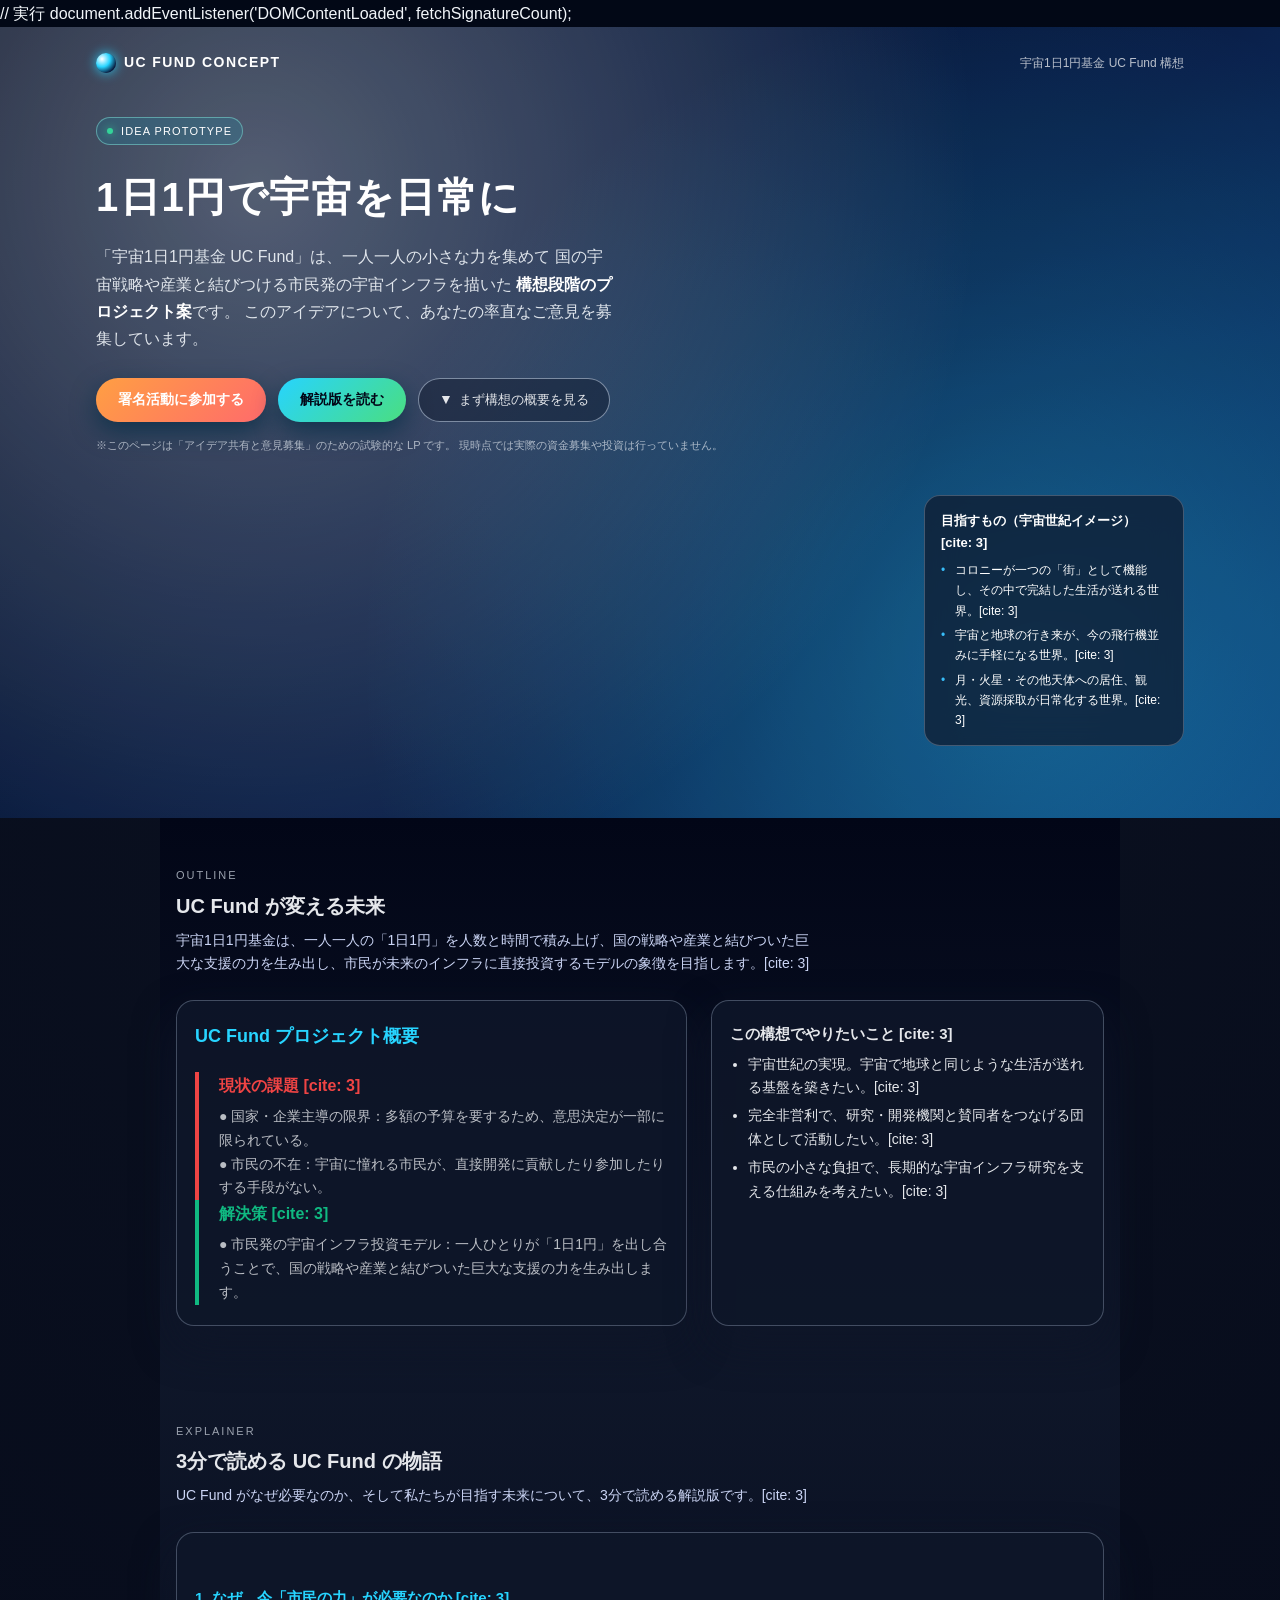
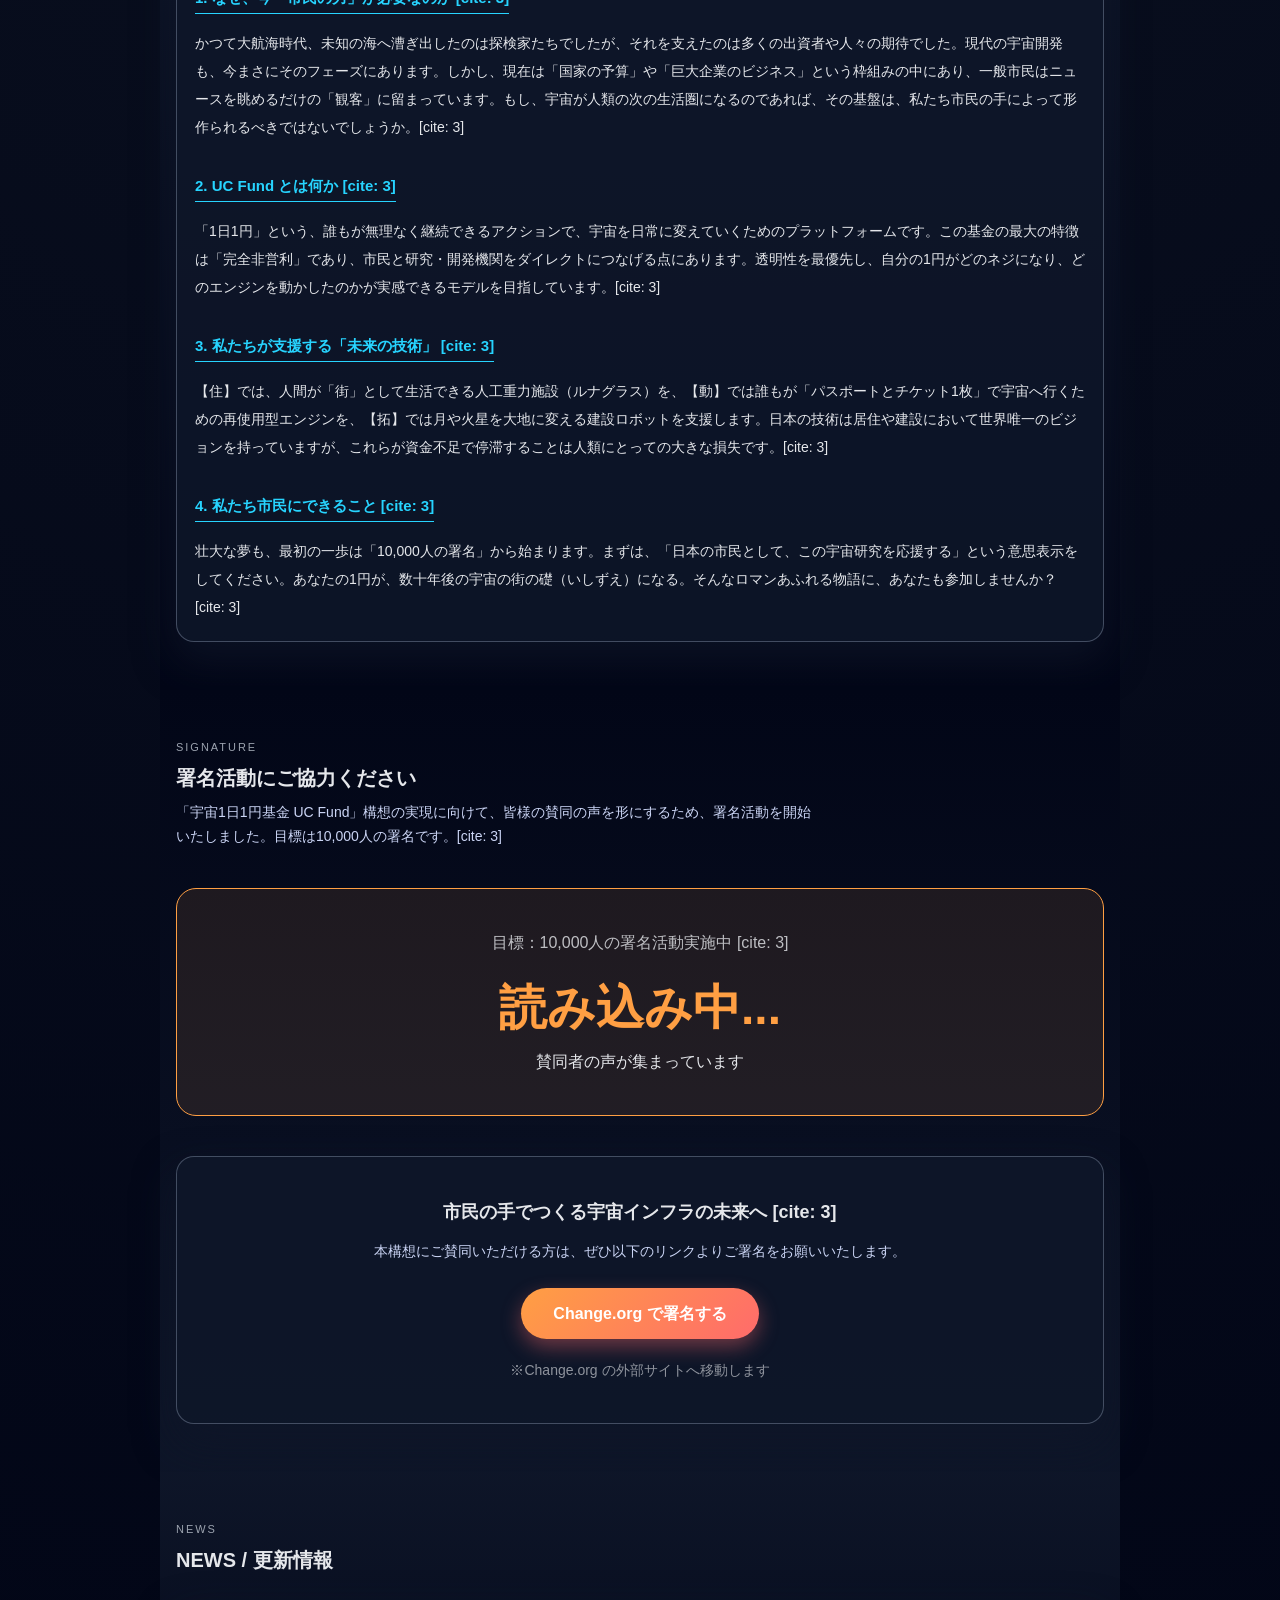
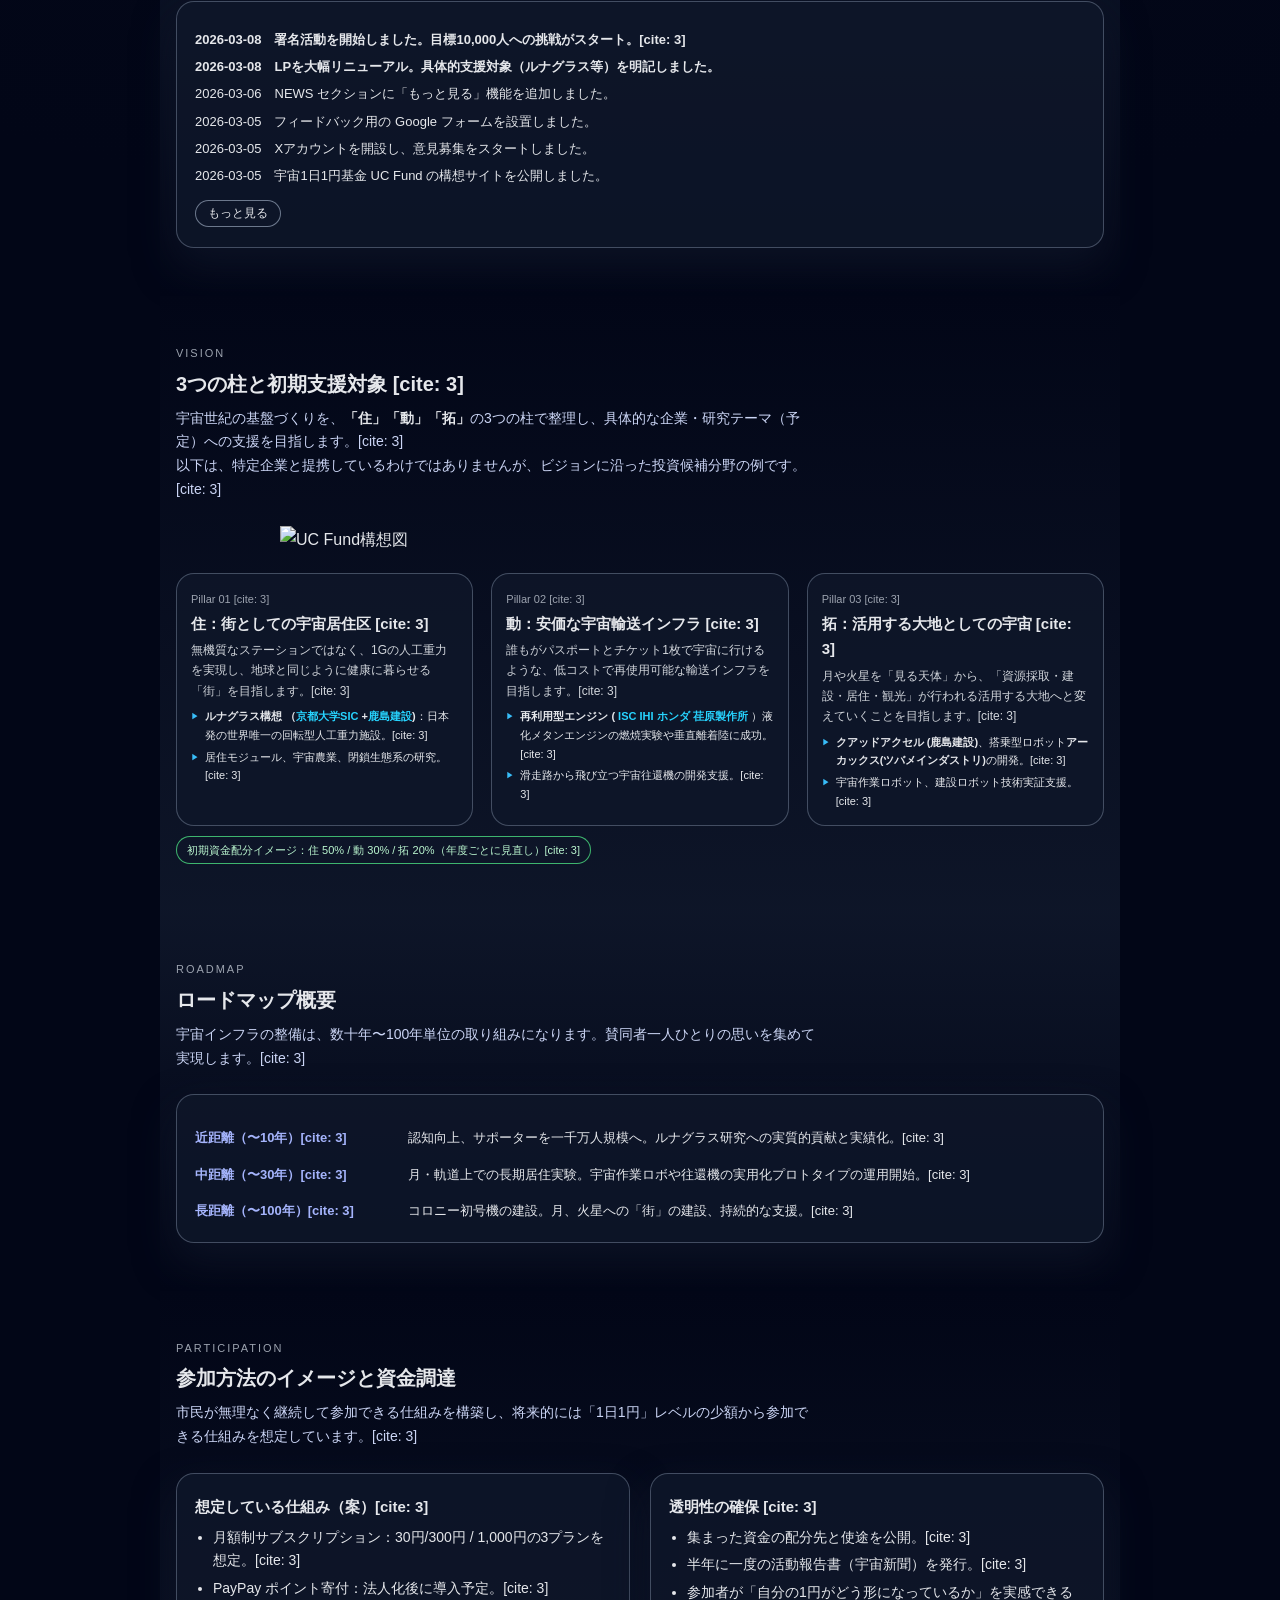
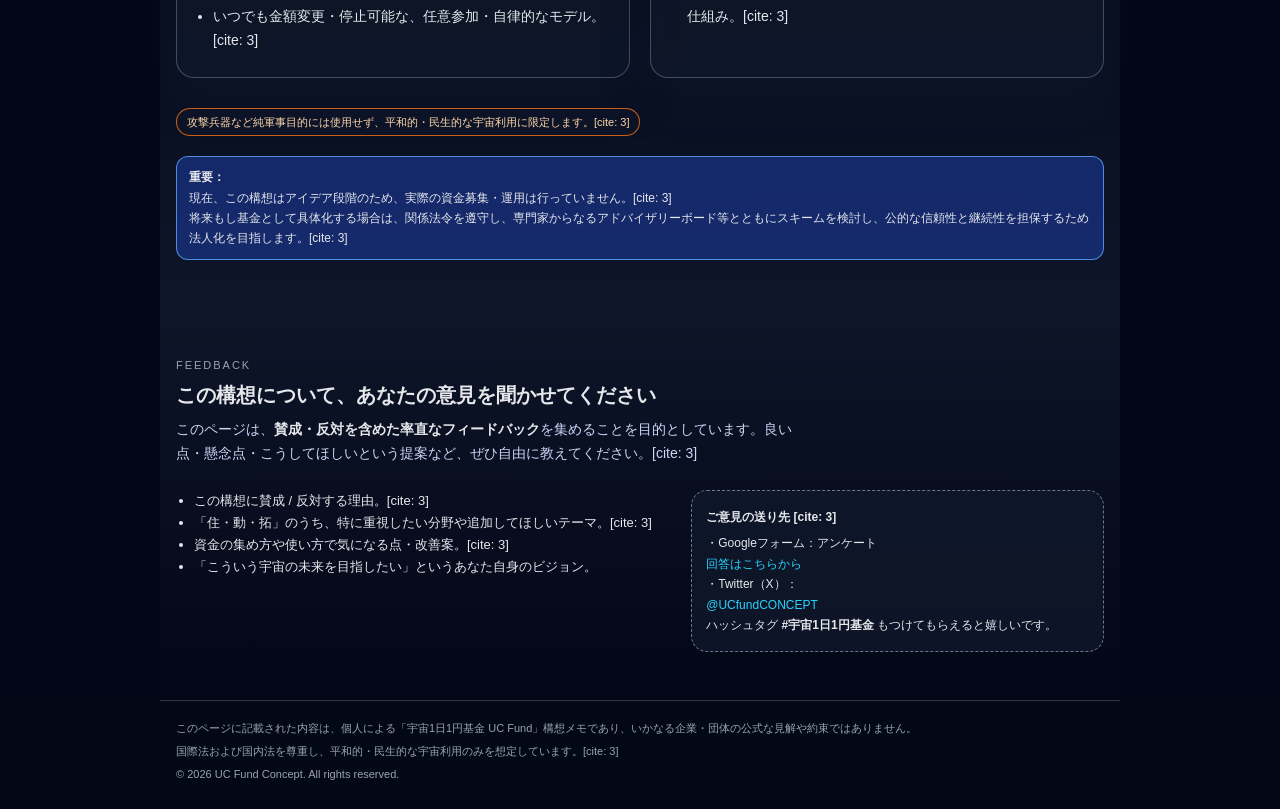
==== index.html @ dba1841e "Initial commit via Netlify" ====
<!DOCTYPE html>
<html lang="ja">
<head>
<meta charset="UTF-8">
<title>宇宙1日1円基金 UC Fund 構想</title>
<meta name="viewport" content="width=device-width, initial-scale=1">
<meta name="description" content="一日一円で宇宙を日常に。市民がつくる未来の宇宙インフラ『宇宙1日1円基金 UC Fund』構想へのご意見を募集しています。京都大学や鹿島建設等の研究を支援。">
<style>
:root {
  --main-blue: #0b3c75;
  --accent-cyan: #27d4ff;
  --accent-orange: #ff9f43;
  --bg-dark: #020816;
  --bg-light: #f5f7fb;
  --text-main: #f1f5f9;
}
* {
  box-sizing: border-box;
  margin: 0;
  padding: 0;
}
body {
  font-family: -apple-system, BlinkMacSystemFont, "Segoe UI", sans-serif;
  line-height: 1.7;
  color: var(--text-main);
  background: var(--bg-dark);
}
img {
  max-width: 100%;
  height: auto;
  display: block;
}
a {
  color: var(--accent-cyan);
  text-decoration: none;
}
a:hover {
  text-decoration: underline;
}
header {
  position: relative;
  min-height: 80vh;
  color: #fff;
  overflow: hidden;
}
header::before {
  content: "";
  position: absolute;
  inset: 0;
  background: radial-gradient(circle at 20% 20%, rgba(255,255,255,0.35), transparent 60%),
              radial-gradient(circle at 80% 80%, rgba(39,212,255,0.35), transparent 55%),
              linear-gradient(135deg, #020816, #081b3f 60%, #0b3c75);
  mix-blend-mode: screen;
  opacity: 0.9;
  z-index: 1;
}
.hero-bg {
  position: absolute;
  inset: 0;
  background: url("IMG_0103.PNG") center/cover no-repeat;
  filter: blur(2px) brightness(0.55);
  transform: scale(1.04);
  z-index: 0;
}
.hero-inner {
  position: relative;
  z-index: 2;
  max-width: 1120px;
  margin: 0 auto;
  padding: 24px 16px 72px;
  display: flex;
  flex-direction: column;
  justify-content: space-between;
  min-height: 80vh;
}
.hero-top {
  display: flex;
  justify-content: space-between;
  align-items: center;
  gap: 24px;
  flex-wrap: wrap;
}
.logo {
  font-weight: 700;
  letter-spacing: 0.1em;
  font-size: 14px;
  text-transform: uppercase;
  display: flex;
  align-items: center;
  gap: 8px;
}
.logo-mark {
  width: 20px;
  height: 20px;
  border-radius: 50%;
  background: radial-gradient(circle at 30% 30%, #fff, #27d4ff 40%, #081b3f 75%);
  box-shadow: 0 0 12px rgba(39,212,255,0.9);
}
.hero-content {
  max-width: 640px;
  margin-top: 40px;
}
.hero-tag {
  display: inline-flex;
  align-items: center;
  gap: 8px;
  padding: 4px 10px;
  border-radius: 999px;
  background: rgba(6, 182, 212, 0.15);
  border: 1px solid rgba(129, 230, 217, 0.5);
  font-size: 11px;
  letter-spacing: 0.1em;
  text-transform: uppercase;
}
.hero-tag span.dot {
  width: 6px;
  height: 6px;
  border-radius: 999px;
  background: #34d399;
  box-shadow: 0 0 8px rgba(52,211,153,0.9);
}
.hero-title {
  font-size: clamp(28px, 5vw, 40px);
  margin: 18px 0 12px;
  font-weight: 800;
  letter-spacing: 0.04em;
}
.hero-sub {
  font-size: 16px;
  max-width: 520px;
  color: rgba(241,245,249,0.9);
}
.hero-sub strong {
  color: #fff;
}
.hero-cta {
  margin-top: 26px;
  display: flex;
  flex-wrap: wrap;
  gap: 12px;
  align-items: center;
}
.btn-primary {
  display: inline-flex;
  align-items: center;
  justify-content: center;
  padding: 10px 22px;
  border-radius: 999px;
  border: none;
  background: linear-gradient(135deg, #27d4ff, #4ade80);
  color: #020617;
  font-weight: 700;
  font-size: 14px;
  cursor: pointer;
  box-shadow: 0 10px 25px rgba(8, 47, 73, 0.8);
  transition: transform 0.15s ease, box-shadow 0.15s ease, filter 0.15s ease;
}
.btn-primary:hover {
  transform: translateY(-1px);
  filter: brightness(1.05);
  box-shadow: 0 14px 32px rgba(8, 47, 73, 0.95);
}
.btn-signature {
  background: linear-gradient(135deg, #ff9f43, #ff6b6b);
  color: #fff;
}
.btn-signature:hover {
    box-shadow: 0 14px 32px rgba(255, 107, 107, 0.5);
}
.btn-outline {
  display: inline-flex;
  align-items: center;
  justify-content: center;
  padding: 9px 20px;
  border-radius: 999px;
  border: 1px solid rgba(148, 163, 184, 0.8);
  background: rgba(15,23,42,0.45);
  color: #e5e7eb;
  font-size: 13px;
  cursor: pointer;
  gap: 6px;
}
.btn-outline span.icon {
  font-size: 14px;
}
.hero-note {
  margin-top: 14px;
  font-size: 11px;
  color: rgba(226,232,240,0.7);
}
.hero-note strong {
  color: #e5e7eb;
}
.hero-side-card {
  margin-top: 40px;
  margin-left: auto;
  max-width: 260px;
  padding: 14px 16px;
  border-radius: 16px;
  background: rgba(15,23,42,0.7);
  backdrop-filter: blur(16px);
  border: 1px solid rgba(148,163,184,0.4);
  font-size: 12px;
}
.hero-side-card h3 {
  font-size: 13px;
  margin-bottom: 6px;
}
.hero-side-card ul {
  list-style: none;
  padding-left: 0;
}
.hero-side-card li {
  margin-left: 0;
  padding-left: 14px;
  position: relative;
  margin-top: 4px;
}
.hero-side-card li::before {
  content: "•";
  position: absolute;
  left: 0;
  color: #38bdf8;
}
main {
  background: radial-gradient(circle at top, #0b1120, #020617 55%, #020617);
  color: #e5e7eb;
}
section {
  max-width: 960px;
  margin: 0 auto;
  padding: 48px 16px;
}
section:nth-of-type(even) {
  background: linear-gradient(180deg, rgba(15,23,42,0.9), #020617);
}
section:nth-of-type(odd) {
  background: linear-gradient(180deg, #020617, rgba(15,23,42,0.9));
}
.section-header {
  margin-bottom: 24px;
}
.section-label {
  font-size: 11px;
  letter-spacing: 0.18em;
  text-transform: uppercase;
  color: #9ca3af;
  margin-bottom: 4px;
}
.section-title {
  font-size: 20px;
  font-weight: 700;
  margin-bottom: 6px;
}
.section-desc {
  font-size: 14px;
  color: #cbd5f5;
  max-width: 640px;
}
.section-desc strong {
  color: #e5e7eb;
}
.columns {
  display: grid;
  grid-template-columns: 1.3fr 1fr;
  gap: 24px;
}
.card {
  background: rgba(15,23,42,0.85);
  border-radius: 18px;
  padding: 20px 18px;
  border: 1px solid rgba(148,163,184,0.4);
  box-shadow: 0 18px 40px rgba(15, 23, 42, 0.7);
  font-size: 14px;
}
.card h3 {
  font-size: 15px;
  margin-bottom: 6px;
}
.card ul {
  margin-top: 6px;
  padding-left: 18px;
}
.card li {
  margin-bottom: 4px;
}
.pill-list {
  display: flex;
  flex-wrap: wrap;
  gap: 8px;
  margin-top: 10px;
  font-size: 11px;
}
.pill {
  padding: 4px 10px;
  border-radius: 999px;
  border: 1px solid rgba(148,163,184,0.7);
  background: rgba(15,23,42,0.6);
}
.pill--green {
  border-color: rgba(74, 222, 128, 0.8);
  color: #bbf7d0;
}
.pill--orange {
  border-color: rgba(249, 115, 22, 0.8);
  color: #fed7aa;
}
.pill--blue {
  border-color: rgba(56, 189, 248, 0.8);
  color: #bae6fd;
}
.three-columns {
  display: grid;
  grid-template-columns: repeat(3, minmax(0, 1fr));
  gap: 18px;
  margin-top: 10px;
}
.pillar-card {
  background: rgba(15,23,42,0.85);
  border-radius: 18px;
  padding: 16px 14px 14px;
  border: 1px solid rgba(148,163,184,0.4);
  font-size: 13px;
}
.pillar-tag {
  font-size: 11px;
  color: #9ca3af;
  margin-bottom: 2px;
}
.pillar-title {
  font-size: 15px;
  font-weight: 600;
  margin-bottom: 4px;
}
.pillar-body {
  font-size: 12px;
  color: #d1d5db;
  margin-bottom: 6px;
  min-height: 52px;
}
.pillar-list {
  list-style: none;
  padding-left: 0;
  font-size: 11px;
  color: #e5e7eb;
}
.pillar-list li {
  margin-top: 3px;
  padding-left: 14px;
  position: relative;
}
.pillar-list li::before {
  content: "▶";
  font-size: 8px;
  position: absolute;
  left: 0;
  top: 3px;
  color: #38bdf8;
}
.timeline {
  margin-top: 12px;
  display: grid;
  gap: 14px;
}
.timeline-item {
  display: grid;
  grid-template-columns: 0.9fr 3fr;
  gap: 10px;
  font-size: 13px;
}
.timeline-term {
  font-weight: 600;
  color: #a5b4fc;
}
.timeline-desc {
  color: #e5e7eb;
}
.participation-grid {
  display: grid;
  grid-template-columns: 1fr;
  gap: 20px;
  margin-top: 10px;
  font-size: 13px;
}
.participation-box {
    display: grid;
    grid-template-columns: 1fr 1fr;
    gap: 20px;
}
.note-box {
  font-size: 12px;
  padding: 10px 12px;
  border-radius: 12px;
  background: rgba(30,64,175,0.5);
  border: 1px solid rgba(96,165,250,0.8);
}
.story-card {
    line-height: 2;
}
.story-card h3 {
    color: var(--accent-cyan);
    margin: 30px 0 15px;
    border-bottom: 1px solid var(--accent-cyan);
    display: inline-block;
}
.counter-box {
    text-align: center;
    padding: 40px;
    background: rgba(255, 159, 67, 0.1);
    border-radius: 20px;
    border: 1px solid var(--accent-orange);
    margin: 40px 0;
}
.counter-num {
    font-size: 48px;
    font-weight: 900;
    color: var(--accent-orange);
    display: block;
}
.feedback-grid {
  display: grid;
  grid-template-columns: 1.2fr 1fr;
  gap: 20px;
  margin-top: 12px;
  font-size: 13px;
}
.feedback-list {
  list-style: disc;
  padding-left: 18px;
}
.feedback-card {
  background: rgba(15,23,42,0.9);
  border-radius: 16px;
  padding: 16px 14px;
  border: 1px dashed rgba(148,163,184,0.7);
  font-size: 12px;
}
.feedback-card strong {
  color: #e5e7eb;
}
.footer {
  border-top: 1px solid rgba(55,65,81,0.8);
  padding: 18px 16px 26px;
  font-size: 11px;
  color: #9ca3af;
  max-width: 960px;
  margin: 0 auto;
}
.footer p + p {
  margin-top: 4px;
}
@media (max-width: 768px) {
  .columns,
  .three-columns,
  .timeline-item,
  .participation-box,
  .feedback-grid {
    grid-template-columns: 1fr;
  }
  header {
    min-height: 90vh;
  }
  .hero-side-card {
    margin-left: 0;
    max-width: none;
  }
}
</style>
</head>
<body>
<script>
(function () {
  const maxVisible = 5; // 表示する最大件数
  document.addEventListener('DOMContentLoaded', () => {
    const list = document.getElementById('news-list');
    const items = list ? Array.from(list.querySelectorAll('li')) : [];
    const toggle = document.getElementById('news-toggle');
    if (!list || !toggle || items.length <= maxVisible) {
      if (toggle) toggle.style.display = 'none';
      return;
    }
    // 6件目以降を一旦非表示
    items.slice(maxVisible).forEach(li => {
      li.style.display = 'none';
    });
    let expanded = false;
    toggle.addEventListener('click', () => {
      expanded = !expanded;
      if (expanded) {
        items.forEach(li => li.style.display = '');
        toggle.textContent = '閉じる';
      } else {
        items.slice(maxVisible).forEach(li => {
          li.style.display = 'none';
        });
        toggle.textContent = 'もっと見る';
        // 上に戻す
        list.scrollIntoView({ behavior: 'smooth', block: 'start' });
      }
    });
  });
})();
async function fetchSignatureCount() {
  const gasUrl = "https://script.google.com/macros/s/AKfycbzK-saSpspj0CFCc8A-3s8QRPx3gKOolFUBikqXvl8yb0HFgFHilr3ZGt-QhFejClx8Ug/exec";
  const countElement = document.getElementById('sig-count');

  try {
    const response = await fetch(gasUrl);
    const data = await response.json();
    
    // data.count が数字として解釈可能かチェック
    const numCount = parseInt(data.count, 10);
    
    if (!isNaN(numCount)) {
      countElement.innerText = numCount.toLocaleString();
    } else {
      countElement.innerText = "---"; // 数字じゃない場合はハイフンを表示
    }
  } catch (error) {
    console.error("取得エラー:", error);
    countElement.innerText = "---";
  }
}
<!-- Google tag (gtag.js) -->
<script async src="https://www.googletagmanager.com/gtag/js?id=G-PY8CK51GXH"></script>
<script>
  window.dataLayer = window.dataLayer || [];
  function gtag(){dataLayer.push(arguments);}
  gtag('js', new Date());

  gtag('config', 'G-PY8CK51GXH');
</script>

// 実行
document.addEventListener('DOMContentLoaded', fetchSignatureCount);
</script>
<header>
  <div class="hero-bg" aria-hidden="true"></div>
  <div class="hero-inner">
    <div class="hero-top">
      <div class="logo">
        <div class="logo-mark"></div>
        <span>UC Fund Concept</span>
      </div>
      <div style="font-size:12px;color:#e5e7eb;opacity:.8;">
        宇宙1日1円基金 UC Fund 構想
      </div>
    </div>
    <div class="hero-content">
      <div class="hero-tag">
        <span class="dot"></span>
        <span>Idea Prototype</span>
      </div>
      <h1 class="hero-title">1日1円で宇宙を日常に</h1>
      <p class="hero-sub">
        「宇宙1日1円基金 UC Fund」は、一人一人の小さな力を集めて
        国の宇宙戦略や産業と結びつける市民発の宇宙インフラを描いた
        <strong>構想段階のプロジェクト案</strong>です。
        このアイデアについて、あなたの率直なご意見を募集しています。
      </p>
      <div class="hero-cta">
        <a href="#signature" class="btn-primary btn-signature">署名活動に参加する</a>
        <a href="#story" class="btn-primary">解説版を読む</a>
        <a href="#outline" class="btn-outline">
          <span class="icon">▼</span>
          まず構想の概要を見る
        </a>
      </div>
      <p class="hero-note">
        ※このページは「アイデア共有と意見募集」のための試験的な LP です。
        現時点では実際の資金募集や投資は行っていません。
      </p>
    </div>
    <aside class="hero-side-card">
      <h3>目指すもの（宇宙世紀イメージ）[cite: 3]</h3>
      <ul>
        <li>コロニーが一つの「街」として機能し、その中で完結した生活が送れる世界。[cite: 3]</li>
        <li>宇宙と地球の行き来が、今の飛行機並みに手軽になる世界。[cite: 3]</li>
        <li>月・火星・その他天体への居住、観光、資源採取が日常化する世界。[cite: 3]</li>
      </ul>
    </aside>
  </div>
</header>
<main>
  <section id="outline">
    <div class="section-header">
      <div class="section-label">Outline</div>
      <h2 class="section-title">UC Fund が変える未来</h2>
      <p class="section-desc">
        宇宙1日1円基金は、一人一人の「1日1円」を人数と時間で積み上げ、国の戦略や産業と結びついた巨大な支援の力を生み出し、市民が未来のインフラに直接投資するモデルの象徴を目指します。[cite: 3]
      </p>
    </div>
    <div class="columns">
      <div class="card">
        <h2 style="color: var(--accent-cyan); margin-bottom: 20px; font-size: 18px;">UC Fund プロジェクト概要</h2>
        <div class="grid-2">
          <div class="problem-box" style="border-left: 4px solid #ef4444; padding-left: 20px;">
            <h3 style="color: #ef4444; font-size: 16px;">現状の課題 [cite: 3]</h3>
            <p style="font-size: 14px; opacity: 0.8;">
              ● 国家・企業主導の限界：多額の予算を要するため、意思決定が一部に限られている。<br>
              ● 市民の不在：宇宙に憧れる市民が、直接開発に貢献したり参加したりする手段がない。
            </p>
          </div>
          <div class="solution-box" style="border-left: 4px solid #10b981; padding-left: 20px;">
            <h3 style="color: #10b981; font-size: 16px;">解決策 [cite: 3]</h3>
            <p style="font-size: 14px; opacity: 0.8;">
              ● 市民発の宇宙インフラ投資モデル：一人ひとりが「1日1円」を出し合うことで、国の戦略や産業と結びついた巨大な支援の力を生み出します。
            </p>
          </div>
        </div>
      </div>
      <div class="card">
        <h3>この構想でやりたいこと [cite: 3]</h3>
        <ul>
          <li>宇宙世紀の実現。宇宙で地球と同じような生活が送れる基盤を築きたい。[cite: 3]</li>
          <li>完全非営利で、研究・開発機関と賛同者をつなげる団体として活動したい。[cite: 3]</li>
          <li>市民の小さな負担で、長期的な宇宙インフラ研究を支える仕組みを考えたい。[cite: 3]</li>
        </ul>
      </div>
    </div>
  </section>

  <section id="story">
    <div class="section-header">
      <div class="section-label">Explainer</div>
      <h2 class="section-title">3分で読める UC Fund の物語</h2>
      <p class="section-desc">
        UC Fund がなぜ必要なのか、そして私たちが目指す未来について、3分で読める解説版です。[cite: 3]
      </p>
    </div>
    <div class="card story-card">
        <h3>1. なぜ、今「市民の力」が必要なのか [cite: 3]</h3>
        <p>かつて大航海時代、未知の海へ漕ぎ出したのは探検家たちでしたが、それを支えたのは多くの出資者や人々の期待でした。現代の宇宙開発も、今まさにそのフェーズにあります。しかし、現在は「国家の予算」や「巨大企業のビジネス」という枠組みの中にあり、一般市民はニュースを眺めるだけの「観客」に留まっています。もし、宇宙が人類の次の生活圏になるのであれば、その基盤は、私たち市民の手によって形作られるべきではないでしょうか。[cite: 3]</p>

        <h3>2. UC Fund とは何か [cite: 3]</h3>
        <p>「1日1円」という、誰もが無理なく継続できるアクションで、宇宙を日常に変えていくためのプラットフォームです。この基金の最大の特徴は「完全非営利」であり、市民と研究・開発機関をダイレクトにつなげる点にあります。透明性を最優先し、自分の1円がどのネジになり、どのエンジンを動かしたのかが実感できるモデルを目指しています。[cite: 3]</p>

        <h3>3. 私たちが支援する「未来の技術」 [cite: 3]</h3>
        <p>【住】では、人間が「街」として生活できる人工重力施設（ルナグラス）を、【動】では誰もが「パスポートとチケット1枚」で宇宙へ行くための再使用型エンジンを、【拓】では月や火星を大地に変える建設ロボットを支援します。日本の技術は居住や建設において世界唯一のビジョンを持っていますが、これらが資金不足で停滞することは人類にとっての大きな損失です。[cite: 3]</p>

        <h3>4. 私たち市民にできること [cite: 3]</h3>
        <p>壮大な夢も、最初の一歩は「10,000人の署名」から始まります。まずは、「日本の市民として、この宇宙研究を応援する」という意思表示をしてください。あなたの1円が、数十年後の宇宙の街の礎（いしずえ）になる。そんなロマンあふれる物語に、あなたも参加しませんか？[cite: 3]</p>
    </div>
  </section>

  <section id="signature">
    <div class="section-header">
      <div class="section-label">Signature</div>
      <h2 class="section-title">署名活動にご協力ください</h2>
      <p class="section-desc">
        「宇宙1日1円基金 UC Fund」構想の実現に向けて、皆様の賛同の声を形にするため、署名活動を開始いたしました。目標は10,000人の署名です。[cite: 3]
      </p>
    </div>
    <div class="counter-box">
        <p style="margin-bottom: 10px; opacity: 0.8;">目標：10,000人の署名活動実施中 [cite: 3]</p>
        <span class="counter-num" id="sig-count">読み込み中...</span>
        <p>賛同者の声が集まっています</p>
    </div>
    <div class="card" style="text-align: center; padding: 40px 20px;">
      <h3 style="font-size: 18px; margin-bottom: 12px;">市民の手でつくる宇宙インフラの未来へ [cite: 3]</h3>
      <p style="margin-bottom: 24px; color: #cbd5f5;">本構想にご賛同いただける方は、ぜひ以下のリンクよりご署名をお願いいたします。</p>
      <a href="https://c.org/QYcgwPDdTQ" target="_blank" rel="noopener noreferrer" class="btn-primary" style="background: linear-gradient(135deg, #ff9f43, #ff6b6b); color: white; padding: 12px 32px; font-size: 16px; display: inline-flex; box-shadow: 0 8px 20px rgba(255, 107, 107, 0.4);">
        Change.org で署名する
      </a>
      <p style="margin-top: 20px; font-size: 14px; opacity: 0.6;">※Change.org の外部サイトへ移動します</p>
    </div>
  </section>

  <section id="news">
    <div class="section-header">
      <div class="section-label">News</div>
      <h2 class="section-title">NEWS / 更新情報</h2>
    </div>
    <div class="card">
      <ul id="news-list" style="list-style:none;padding-left:0;font-size:13px;line-height:1.8;">
        <li><strong>2026-03-08　署名活動を開始しました。目標10,000人への挑戦がスタート。[cite: 3]</strong></li>
        <li><strong>2026-03-08　LPを大幅リニューアル。具体的支援対象（ルナグラス等）を明記しました。</strong></li>
        <li>2026-03-06　NEWS セクションに「もっと見る」機能を追加しました。</li>
        <li>2026-03-05　フィードバック用の Google フォームを設置しました。</li>
        <li>2026-03-05　Xアカウントを開設し、意見募集をスタートしました。</li>
        <li>2026-03-05　宇宙1日1円基金 UC Fund の構想サイトを公開しました。</li>
      </ul>
      <button id="news-toggle"
        style="margin-top:8px;font-size:12px;border-radius:999px;
        border:1px solid rgba(148,163,184,0.7);
        background:rgba(15,23,42,0.6);color:#e5e7eb;
        padding:4px 12px;cursor:pointer;">
        もっと見る
      </button>
    </div>
  </section>

  <section id="pillars">
    <div class="section-header">
      <div class="section-label">Vision</div>
      <h2 class="section-title">3つの柱と初期支援対象 [cite: 3]</h2>
      <p class="section-desc">
        宇宙世紀の基盤づくりを、<strong>「住」「動」「拓」</strong>の3つの柱で整理し、具体的な企業・研究テーマ（予定）への支援を目指します。[cite: 3]<br>
        以下は、特定企業と提携しているわけではありませんが、ビジョンに沿った投資候補分野の例です。[cite: 3]
      </p>
    </div>
    <div style="max-width: 720px;margin: 0 auto 20px;">
      <img src="IMG_0121.png" alt="UC Fund構想図">
    </div>
    <div class="three-columns">
      <div class="pillar-card">
        <div class="pillar-tag">Pillar 01 [cite: 3]</div>
        <div class="pillar-title">住：街としての宇宙居住区 [cite: 3]</div>
        <p class="pillar-body">
          無機質なステーションではなく、1Gの人工重力を実現し、地球と同じように健康に暮らせる「街」を目指します。[cite: 3]
        </p>
        <ul class="pillar-list">
          <li><strong>ルナグラス構想 （<a href="https://space.innovationkyoto.org/"target="_blank" rel="noopener noreferrer">京都大学SIC</a> +<a href="https://www.kajima.co.jp/"target="_blank" rel="noopener noreferrer">鹿島建設</a>)</strong>：日本発の世界唯一の回転型人工重力施設。[cite: 3]</li>
          <li>居住モジュール、宇宙農業、閉鎖生態系の研究。[cite: 3]</li>
        </ul>
      </div>
      <div class="pillar-card">
        <div class="pillar-tag">Pillar 02 [cite: 3]</div>
        <div class="pillar-title">動：安価な宇宙輸送インフラ [cite: 3]</div>
        <p class="pillar-body">
          誰もがパスポートとチケット1枚で宇宙に行けるような、低コストで再使用可能な輸送インフラを目指します。[cite: 3]
        </p>
        <ul class="pillar-list">
          <li><strong>再利用型エンジン (
            <a href="https://innovative-space-carrier.co.jp/"target="_blank" rel="noopener noreferrer">ISC</a>
            <a href="https://www.ihi.co.jp/"target="_blank" rel="noopener noreferrer">IHI</a>
            <a href="https://global.honda/jp/topics/2025/c_2025-06-17c.html"target="_blank" rel="noopener noreferrer">ホンダ</a>
            <a href="https://www.ebara.com/jp-ja/"target="_blank" rel="noopener noreferrer">荏原製作所</a>
            </strong>）液化メタンエンジンの燃焼実験や垂直離着陸に成功。[cite: 3]</li>
          <li>滑走路から飛び立つ宇宙往還機の開発支援。[cite: 3]</li>
        </ul>
      </div>
      <div class="pillar-card">
        <div class="pillar-tag">Pillar 03 [cite: 3]</div>
        <div class="pillar-title">拓：活用する大地としての宇宙 [cite: 3]</div>
        <p class="pillar-body">
          月や火星を「見る天体」から、「資源採取・建設・居住・観光」が行われる活用する大地へと変えていくことを目指します。[cite: 3]
        </p>
        <ul class="pillar-list">
          <li><strong>クアッドアクセル (鹿島建設)</strong>、搭乗型ロボット<strong>アーカックス(ツバメインダストリ)</strong>の開発。[cite: 3]</li>
          <li>宇宙作業ロボット、建設ロボット技術実証支援。[cite: 3]</li>
        </ul>
      </div>
    </div>
    <div class="pill-list">
      <div class="pill pill--green">初期資金配分イメージ：住 50% / 動 30% / 拓 20%（年度ごとに見直し）[cite: 3]</div>
    </div>
  </section>

  <section id="roadmap">
    <div class="section-header">
      <div class="section-label">Roadmap</div>
      <h2 class="section-title">ロードマップ概要</h2>
      <p class="section-desc">
        宇宙インフラの整備は、数十年〜100年単位の取り組みになります。賛同者一人ひとりの思いを集めて実現します。[cite: 3]
      </p>
    </div>
    <div class="card">
      <div class="timeline">
        <div class="timeline-item">
          <div class="timeline-term">近距離（〜10年）[cite: 3]</div>
          <div class="timeline-desc">
            認知向上、サポーターを一千万人規模へ。ルナグラス研究への実質的貢献と実績化。[cite: 3]
          </div>
        </div>
        <div class="timeline-item">
          <div class="timeline-term">中距離（〜30年）[cite: 3]</div>
          <div class="timeline-desc">
            月・軌道上での長期居住実験。宇宙作業ロボや往還機の実用化プロトタイプの運用開始。[cite: 3]
          </div>
        </div>
        <div class="timeline-item">
          <div class="timeline-term">長距離（〜100年）[cite: 3]</div>
          <div class="timeline-desc">
            コロニー初号機の建設。月、火星への「街」の建設、持続的な支援。[cite: 3]
          </div>
        </div>
      </div>
    </div>
  </section>

  <section id="join">
    <div class="section-header">
      <div class="section-label">Participation</div>
      <h2 class="section-title">参加方法のイメージと資金調達</h2>
      <p class="section-desc">
        市民が無理なく継続して参加できる仕組みを構築し、将来的には「1日1円」レベルの少額から参加できる仕組みを想定しています。[cite: 3]
      </p>
    </div>
    <div class="participation-grid">
      <div class="participation-box">
          <div class="card">
            <h3>想定している仕組み（案）[cite: 3]</h3>
            <ul>
              <li>月額制サブスクリプション：30円/300円 / 1,000円の3プランを想定。[cite: 3]</li>
              <li>PayPay ポイント寄付：法人化後に導入予定。[cite: 3]</li>
              <li>いつでも金額変更・停止可能な、任意参加・自律的なモデル。[cite: 3]</li>
            </ul>
          </div>
          <div class="card">
              <h3>透明性の確保 [cite: 3]</h3>
              <ul>
                  <li>集まった資金の配分先と使途を公開。[cite: 3]</li>
                  <li>半年に一度の活動報告書（宇宙新聞）を発行。[cite: 3]</li>
                  <li>参加者が「自分の1円がどう形になっているか」を実感できる仕組み。[cite: 3]</li>
              </ul>
          </div>
      </div>
      <div class="pill-list">
          <div class="pill pill--orange">攻撃兵器など純軍事目的には使用せず、平和的・民生的な宇宙利用に限定します。[cite: 3]</div>
      </div>
      <div class="note-box">
        <strong>重要：</strong><br>
        現在、この構想はアイデア段階のため、実際の資金募集・運用は行っていません。[cite: 3]<br>
        将来もし基金として具体化する場合は、関係法令を遵守し、専門家からなるアドバイザリーボード等とともにスキームを検討し、公的な信頼性と継続性を担保するため法人化を目指します。[cite: 3]
      </div>
    </div>
  </section>

  <section id="feedback">
    <div class="section-header">
      <div class="section-label">Feedback</div>
      <h2 class="section-title">この構想について、あなたの意見を聞かせてください</h2>
      <p class="section-desc">
        このページは、<strong>賛成・反対を含めた率直なフィードバック</strong>を集めることを目的としています。良い点・懸念点・こうしてほしいという提案など、ぜひ自由に教えてください。[cite: 3]
      </p>
    </div>
    <div class="feedback-grid">
      <div>
        <ul class="feedback-list">
          <li>この構想に賛成 / 反対する理由。[cite: 3]</li>
          <li>「住・動・拓」のうち、特に重視したい分野や追加してほしいテーマ。[cite: 3]</li>
          <li>資金の集め方や使い方で気になる点・改善案。[cite: 3]</li>
          <li>「こういう宇宙の未来を目指したい」というあなた自身のビジョン。</li>
        </ul>
      </div>
      <div class="feedback-card">
        <p><strong>ご意見の送り先 [cite: 3]</strong></p>
        <p style="margin-top:6px;">
          ・Googleフォーム：アンケート<br>
          <a href="https://docs.google.com/forms/d/e/1FAIpQLSeUBxsr8aXGwboyF2-lyW_5braWRDRTJMWRIaagtPt9Yx170Q/viewform?usp=publish-editor" target="_blank" rel="noopener noreferrer">
            回答はこちらから
          </a><br>
          ・Twitter（X）：<br>
          <a href="https://x.com/UCfundCONCEPT" target="_blank" rel="noopener noreferrer">
            @UCfundCONCEPT
          </a><br>
          ハッシュタグ <strong>#宇宙1日1円基金</strong> もつけてもらえると嬉しいです。
        </p>
      </div>
    </div>
  </section>
</main>
<footer class="footer">
  <p>
    このページに記載された内容は、個人による「宇宙1日1円基金 UC Fund」構想メモであり、いかなる企業・団体の公式な見解や約束ではありません。
  </p>
  <p>
    国際法および国内法を尊重し、平和的・民生的な宇宙利用のみを想定しています。[cite: 3]
  </p>
  <p>
    &copy; 2026 UC Fund Concept. All rights reserved.
  </p>
</footer>
</body>
</html>
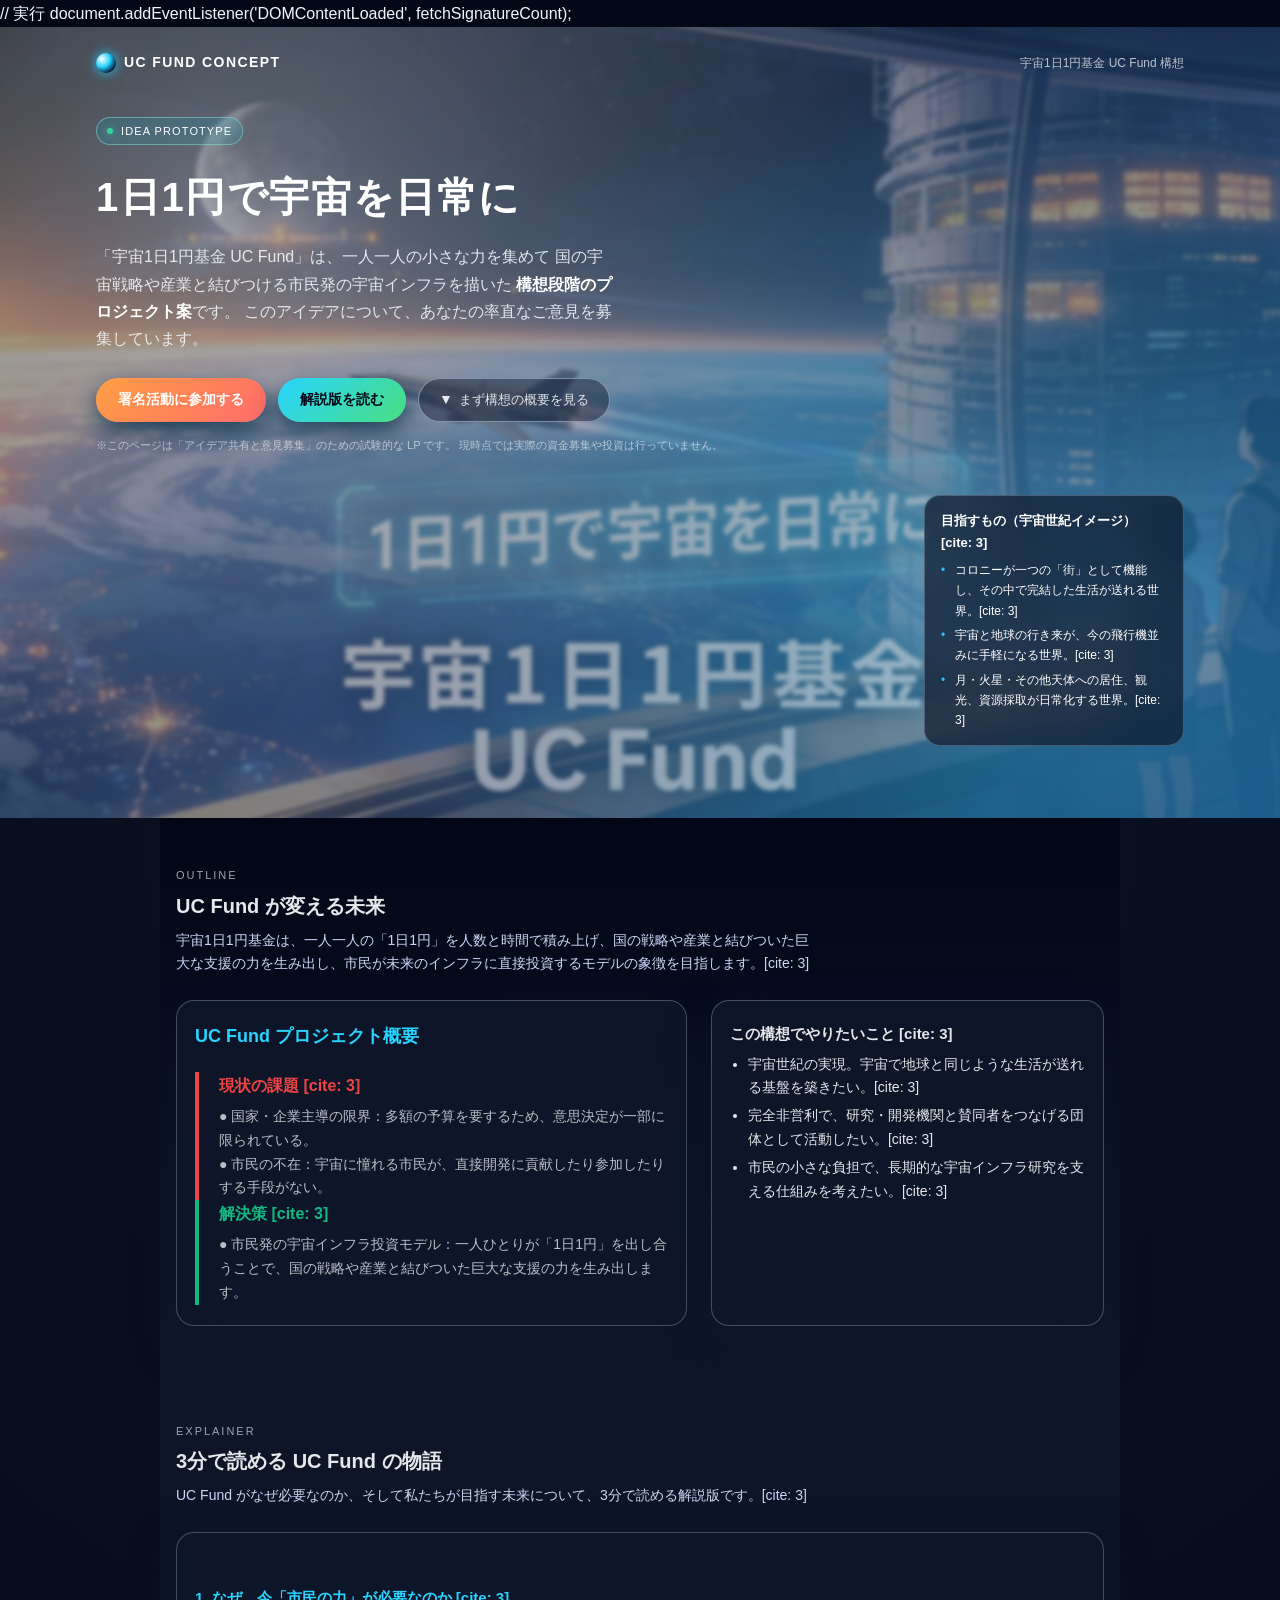
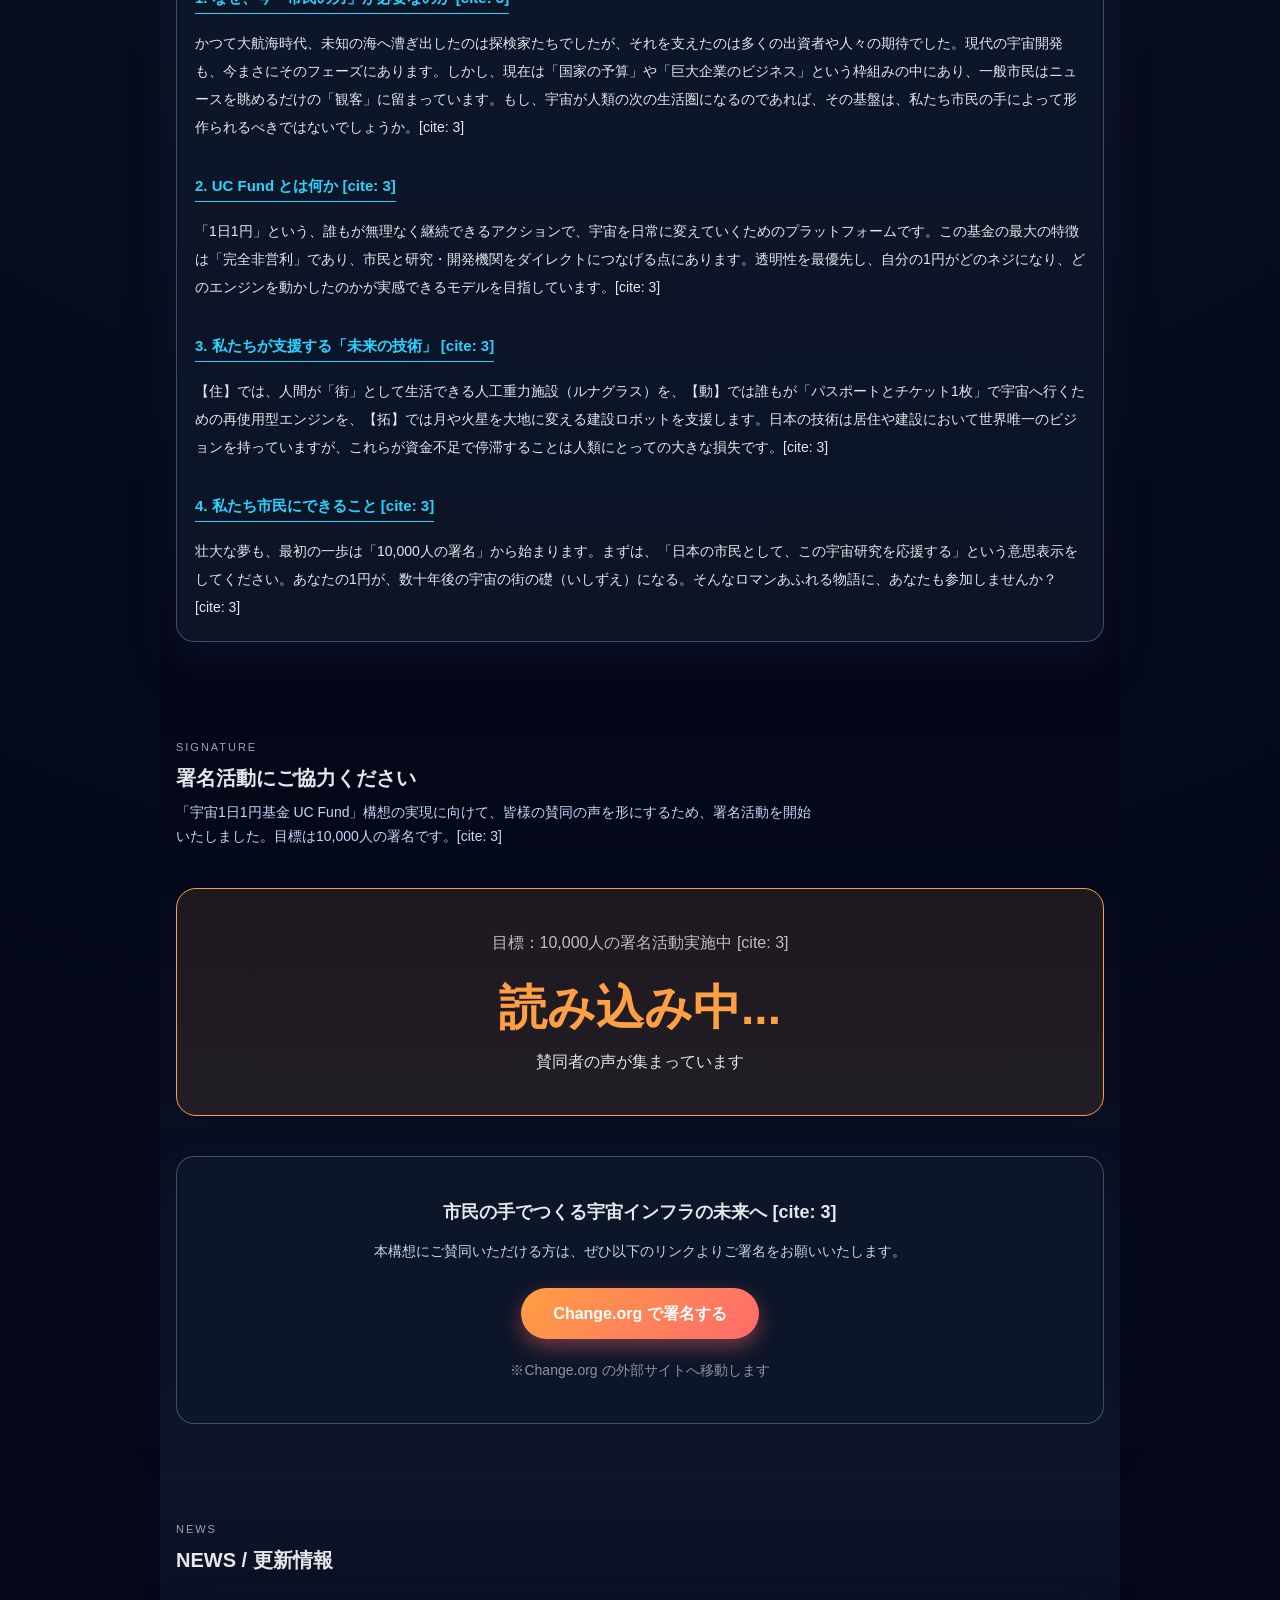
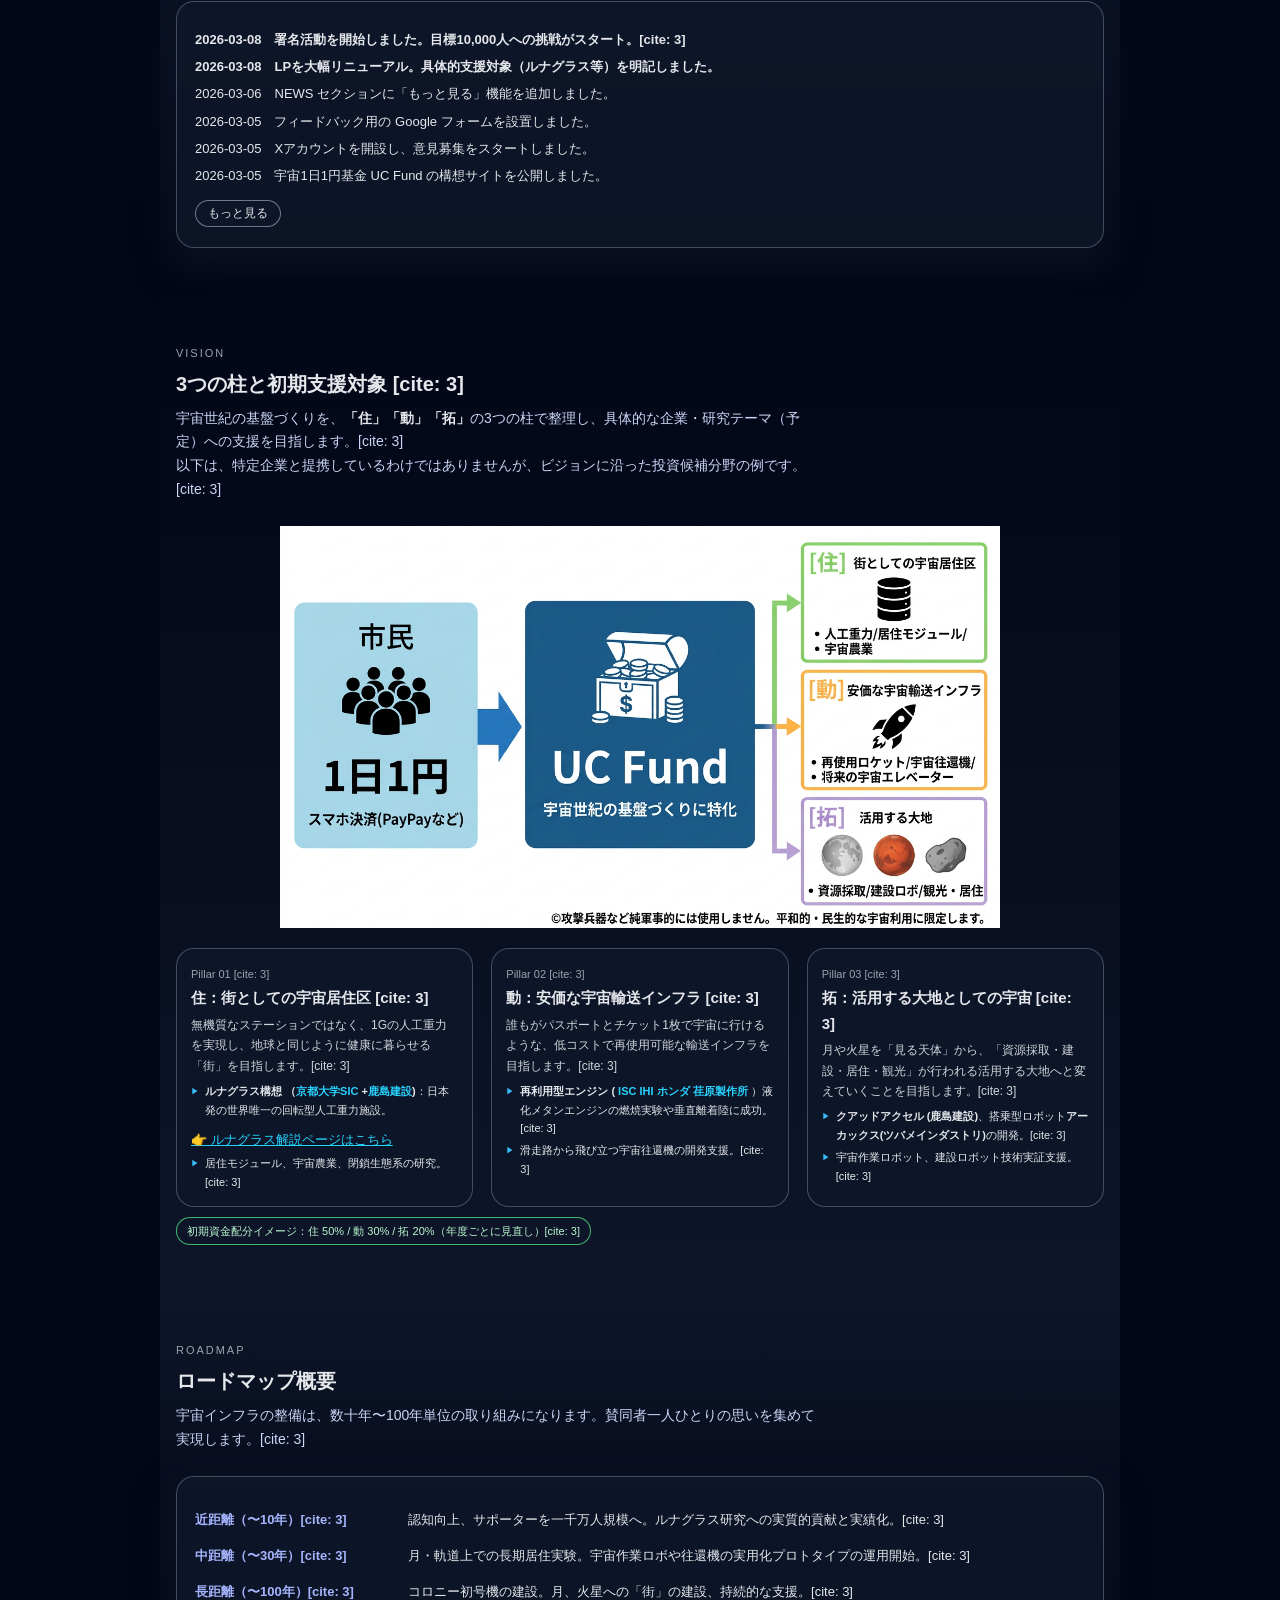
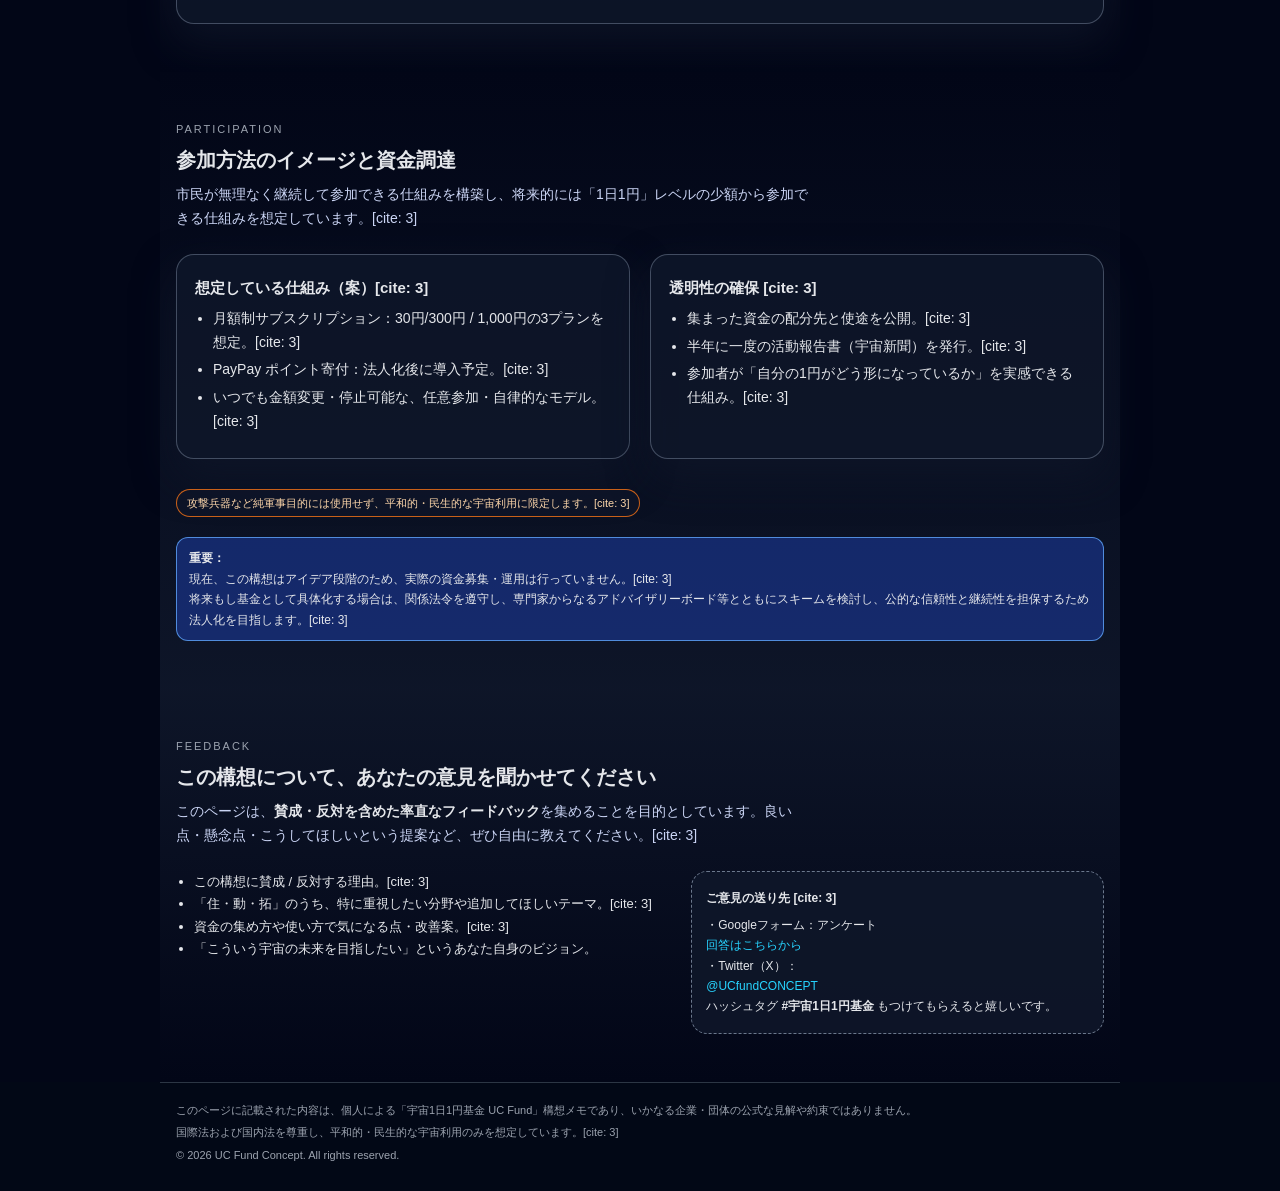
==== commit b9e8f2d7: "Add files via upload" ====
--- a/index.html
+++ b/index.html
@@ -710,7 +710,9 @@
           無機質なステーションではなく、1Gの人工重力を実現し、地球と同じように健康に暮らせる「街」を目指します。[cite: 3]
         </p>
         <ul class="pillar-list">
-          <li><strong>ルナグラス構想 （<a href="https://space.innovationkyoto.org/"target="_blank" rel="noopener noreferrer">京都大学SIC</a> +<a href="https://www.kajima.co.jp/"target="_blank" rel="noopener noreferrer">鹿島建設</a>)</strong>：日本発の世界唯一の回転型人工重力施設。[cite: 3]</li>
+          <li><strong>ルナグラス構想 （<a href="https://space.innovationkyoto.org/"target="_blank" rel="noopener noreferrer">京都大学SIC</a> +<a href="https://www.kajima.co.jp/"target="_blank" rel="noopener noreferrer">鹿島建設</a>)</strong>：日本発の世界唯一の回転型人工重力施設。</li>
+          <a href="https://ucfundproject-ops.github.io/runa/" style="display: inline-block; margin-top: 10px; font-size: 13px; color: var(--accent-cyan); text-decoration: underline;">
+    👉 ルナグラス解説ページはこちら</a>
           <li>居住モジュール、宇宙農業、閉鎖生態系の研究。[cite: 3]</li>
         </ul>
       </div>
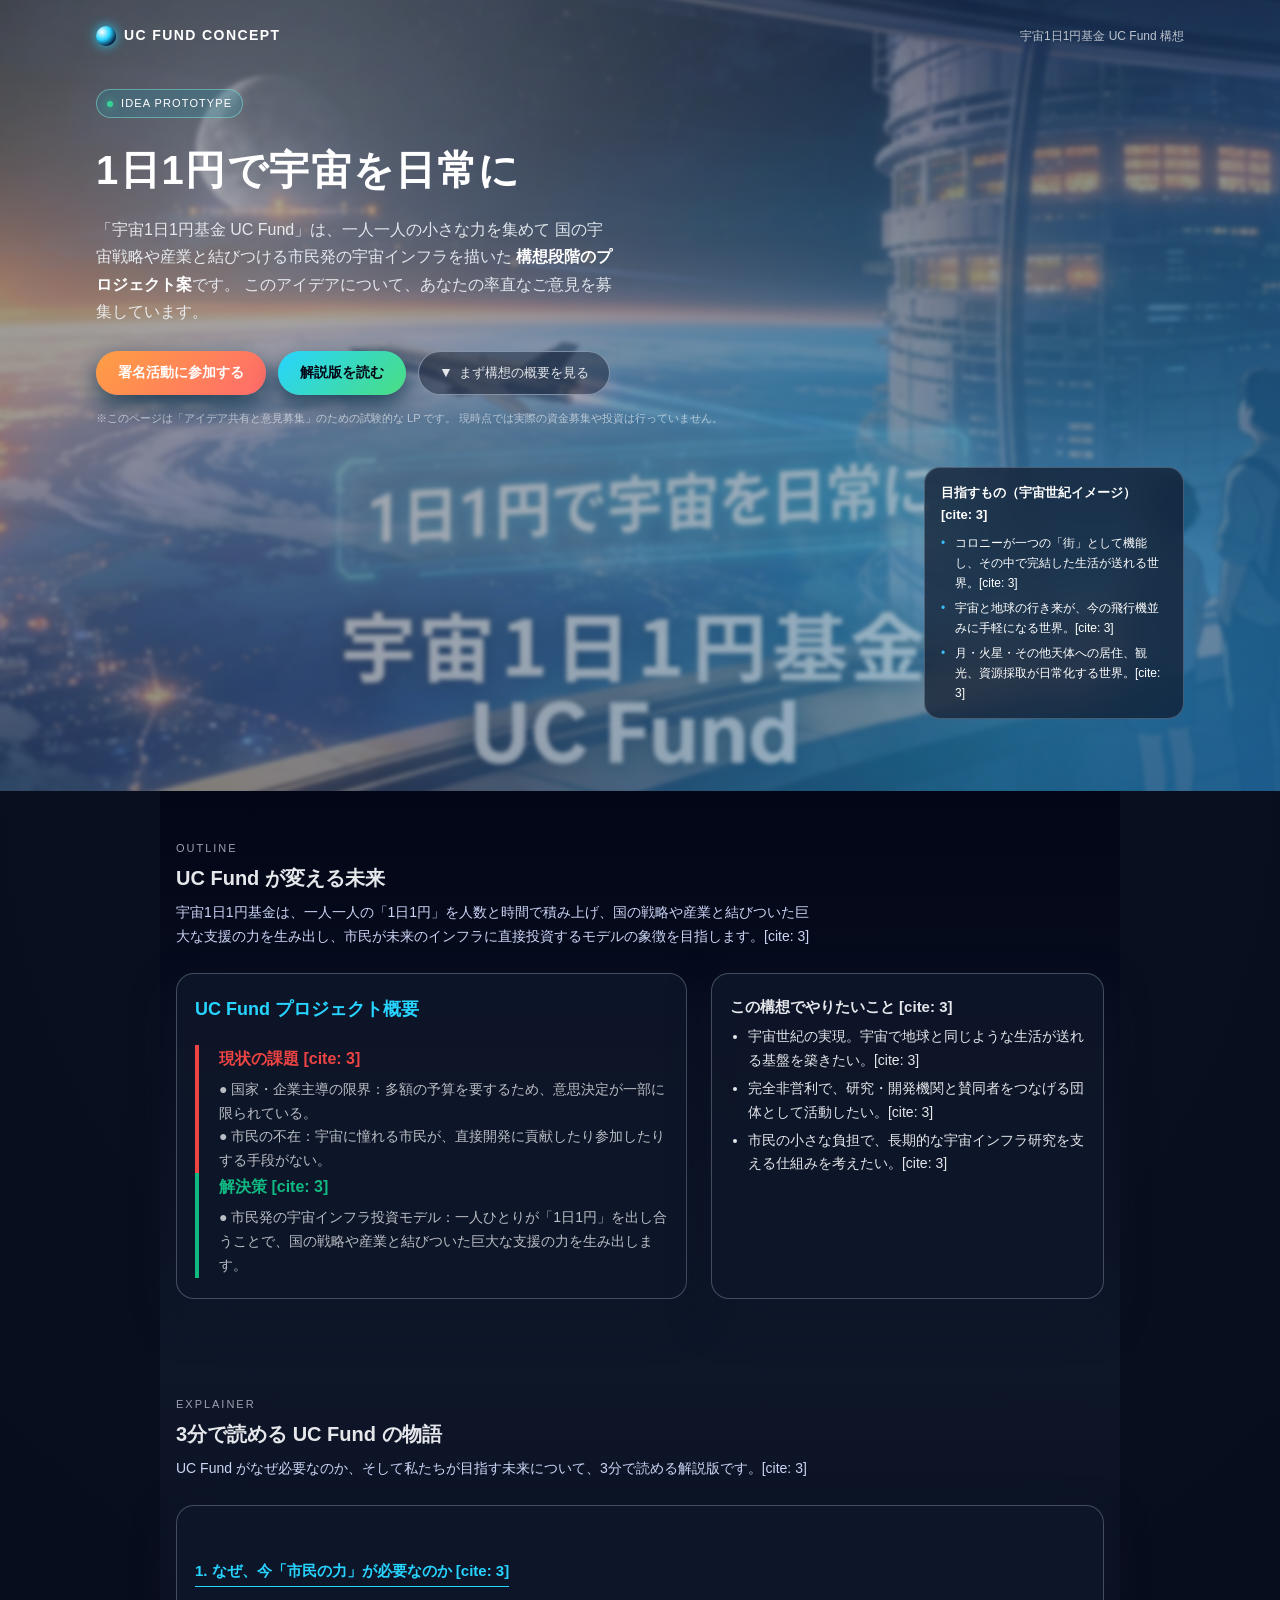
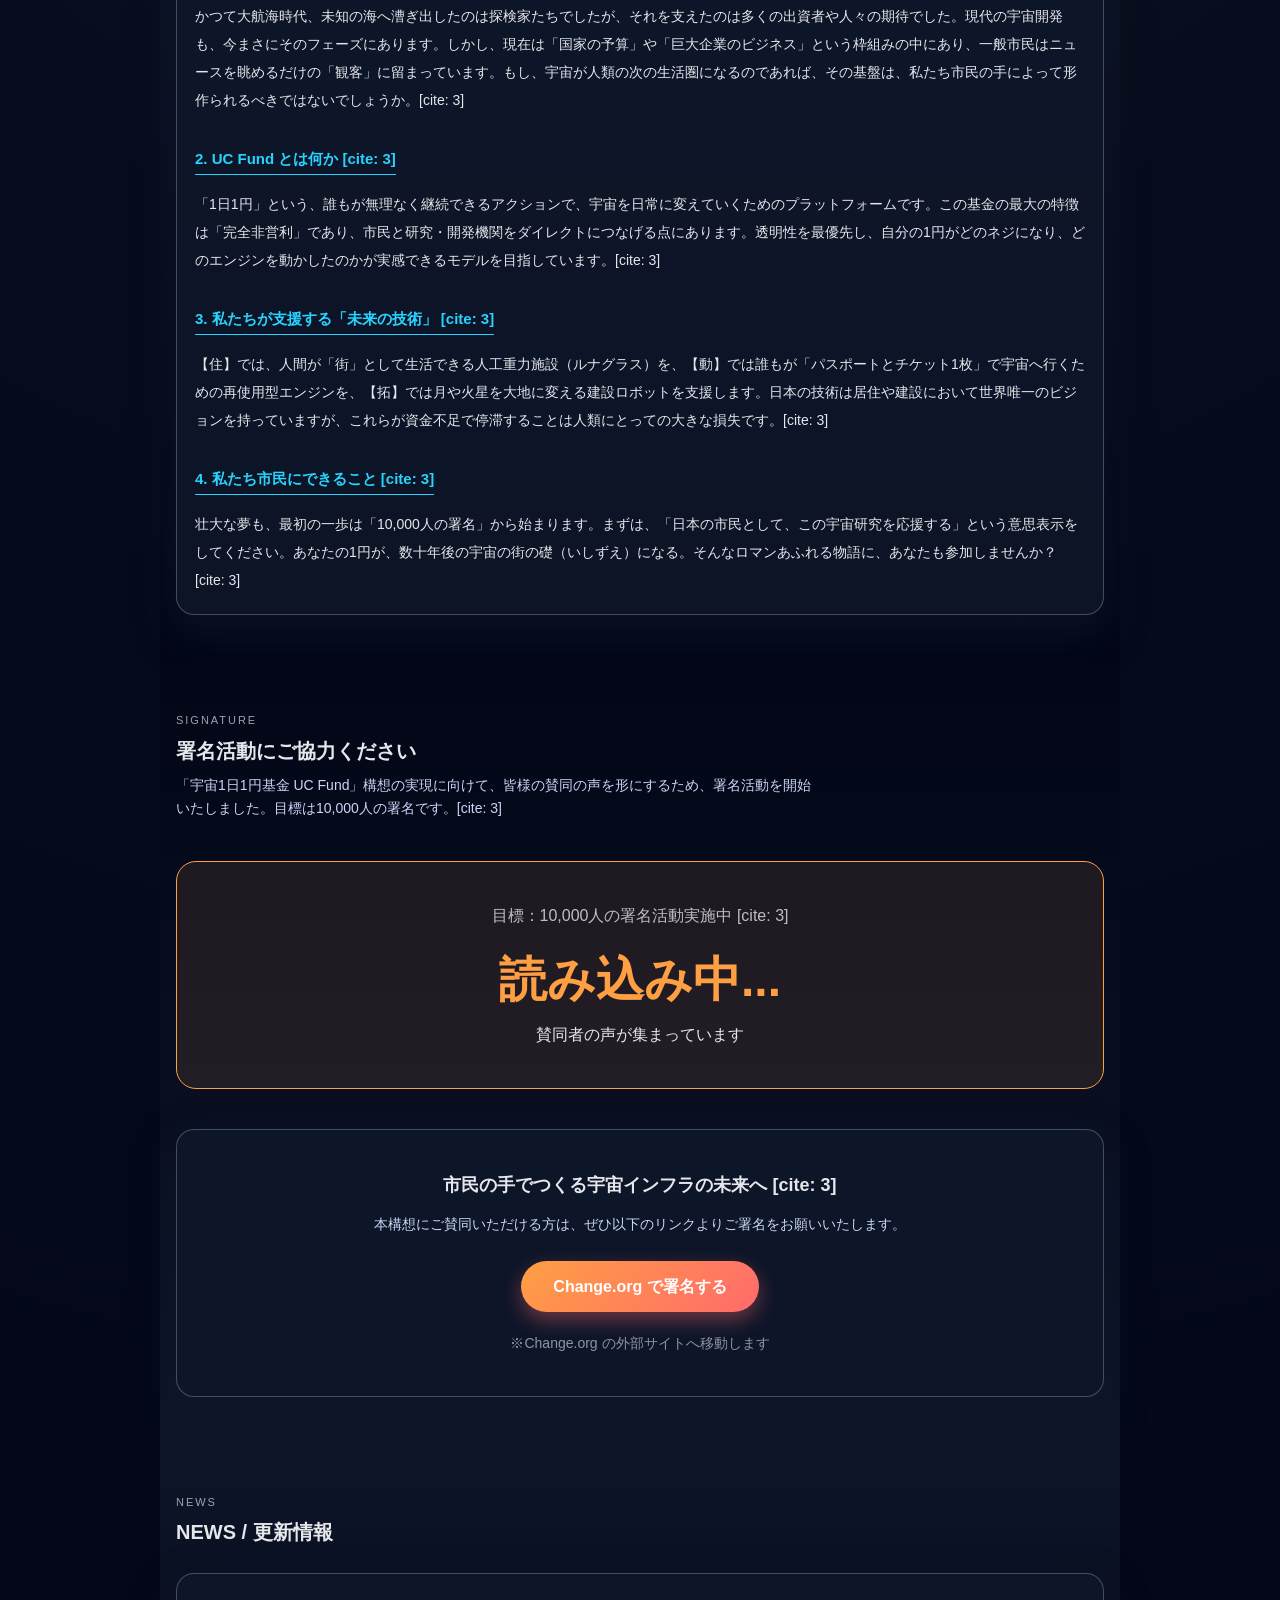
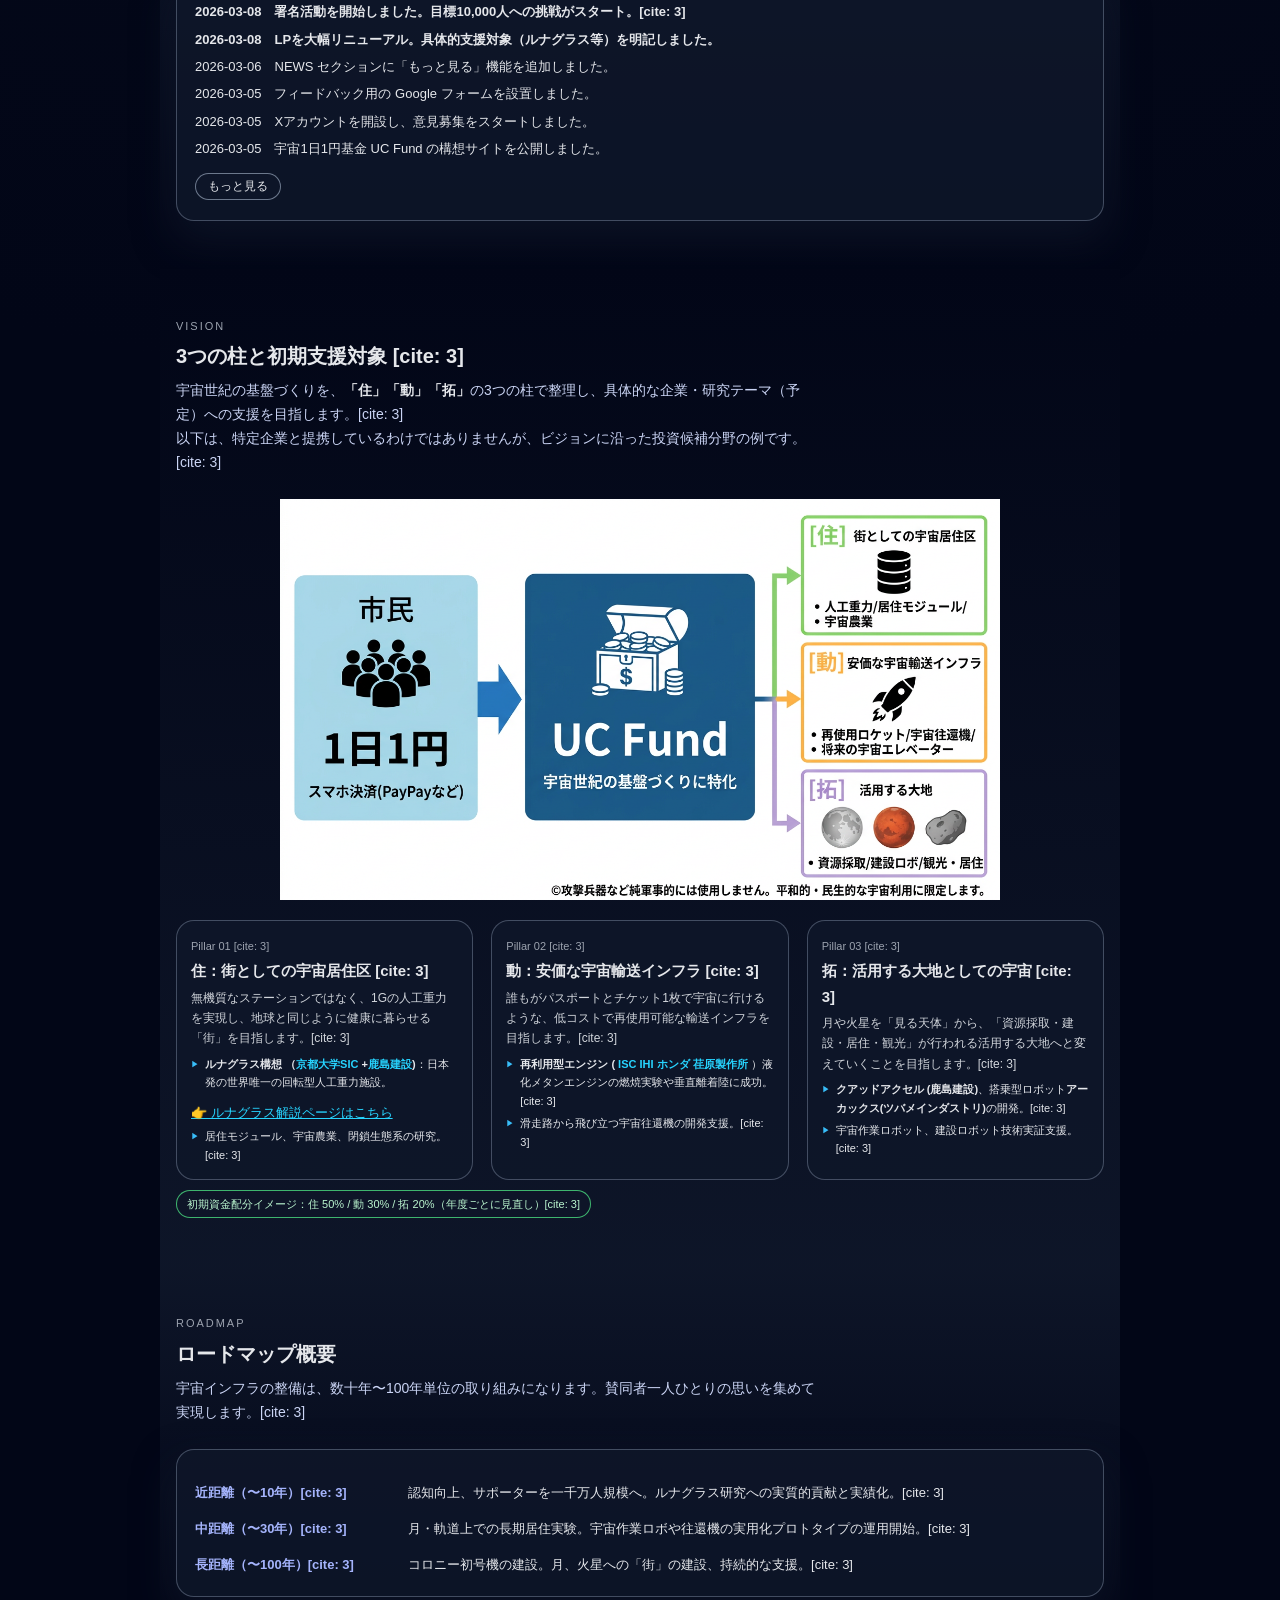
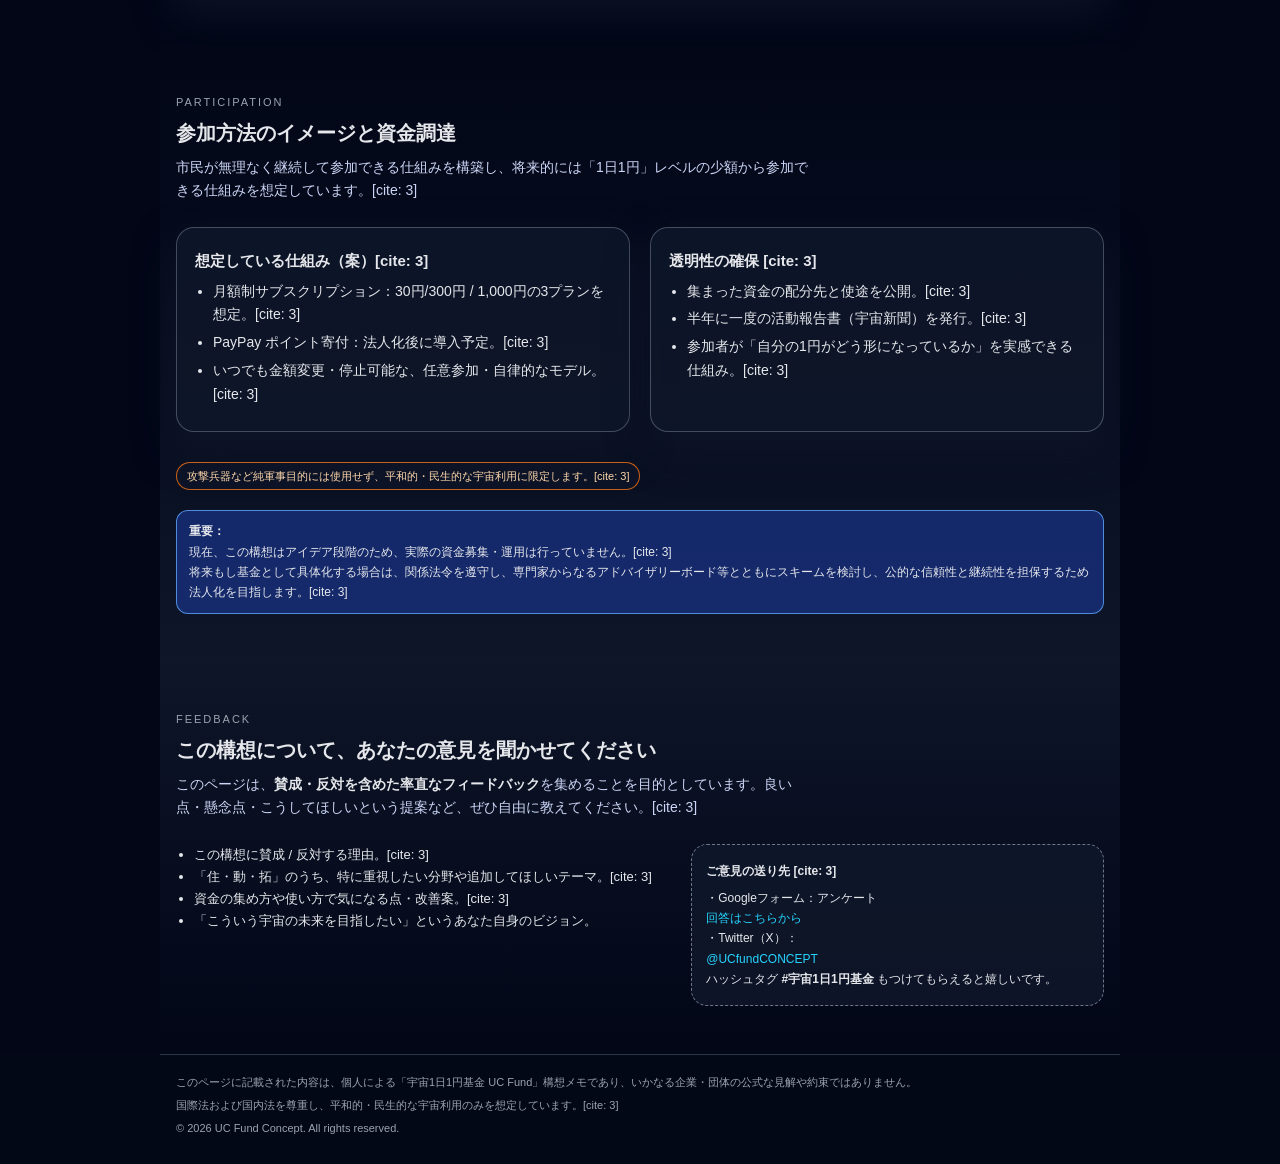
==== commit 1128b770: "Add files via upload" ====
--- a/index.html
+++ b/index.html
@@ -529,10 +529,7 @@
   gtag('js', new Date());
 
   gtag('config', 'G-PY8CK51GXH');
-</script>
-
-// 実行
-document.addEventListener('DOMContentLoaded', fetchSignatureCount);
+  document.addEventListener('DOMContentLoaded', fetchSignatureCount);
 </script>
 <header>
   <div class="hero-bg" aria-hidden="true"></div>
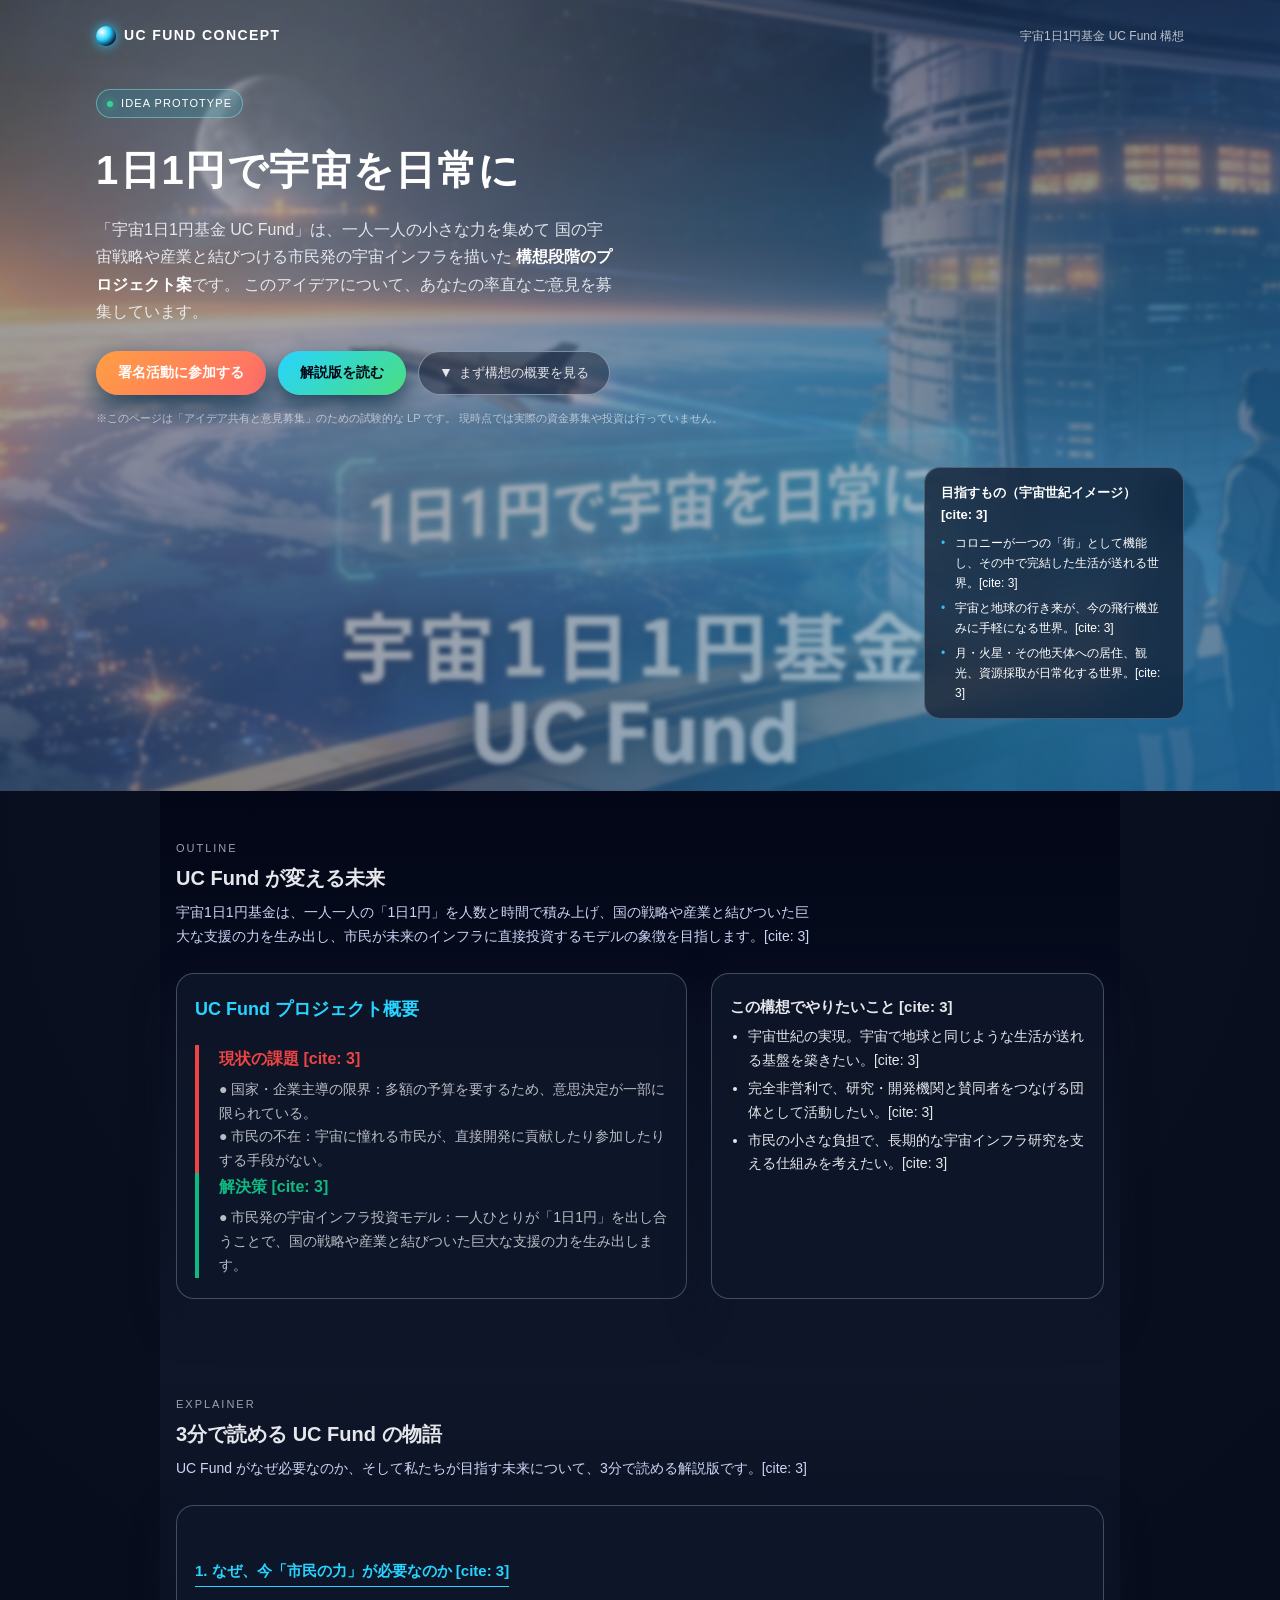
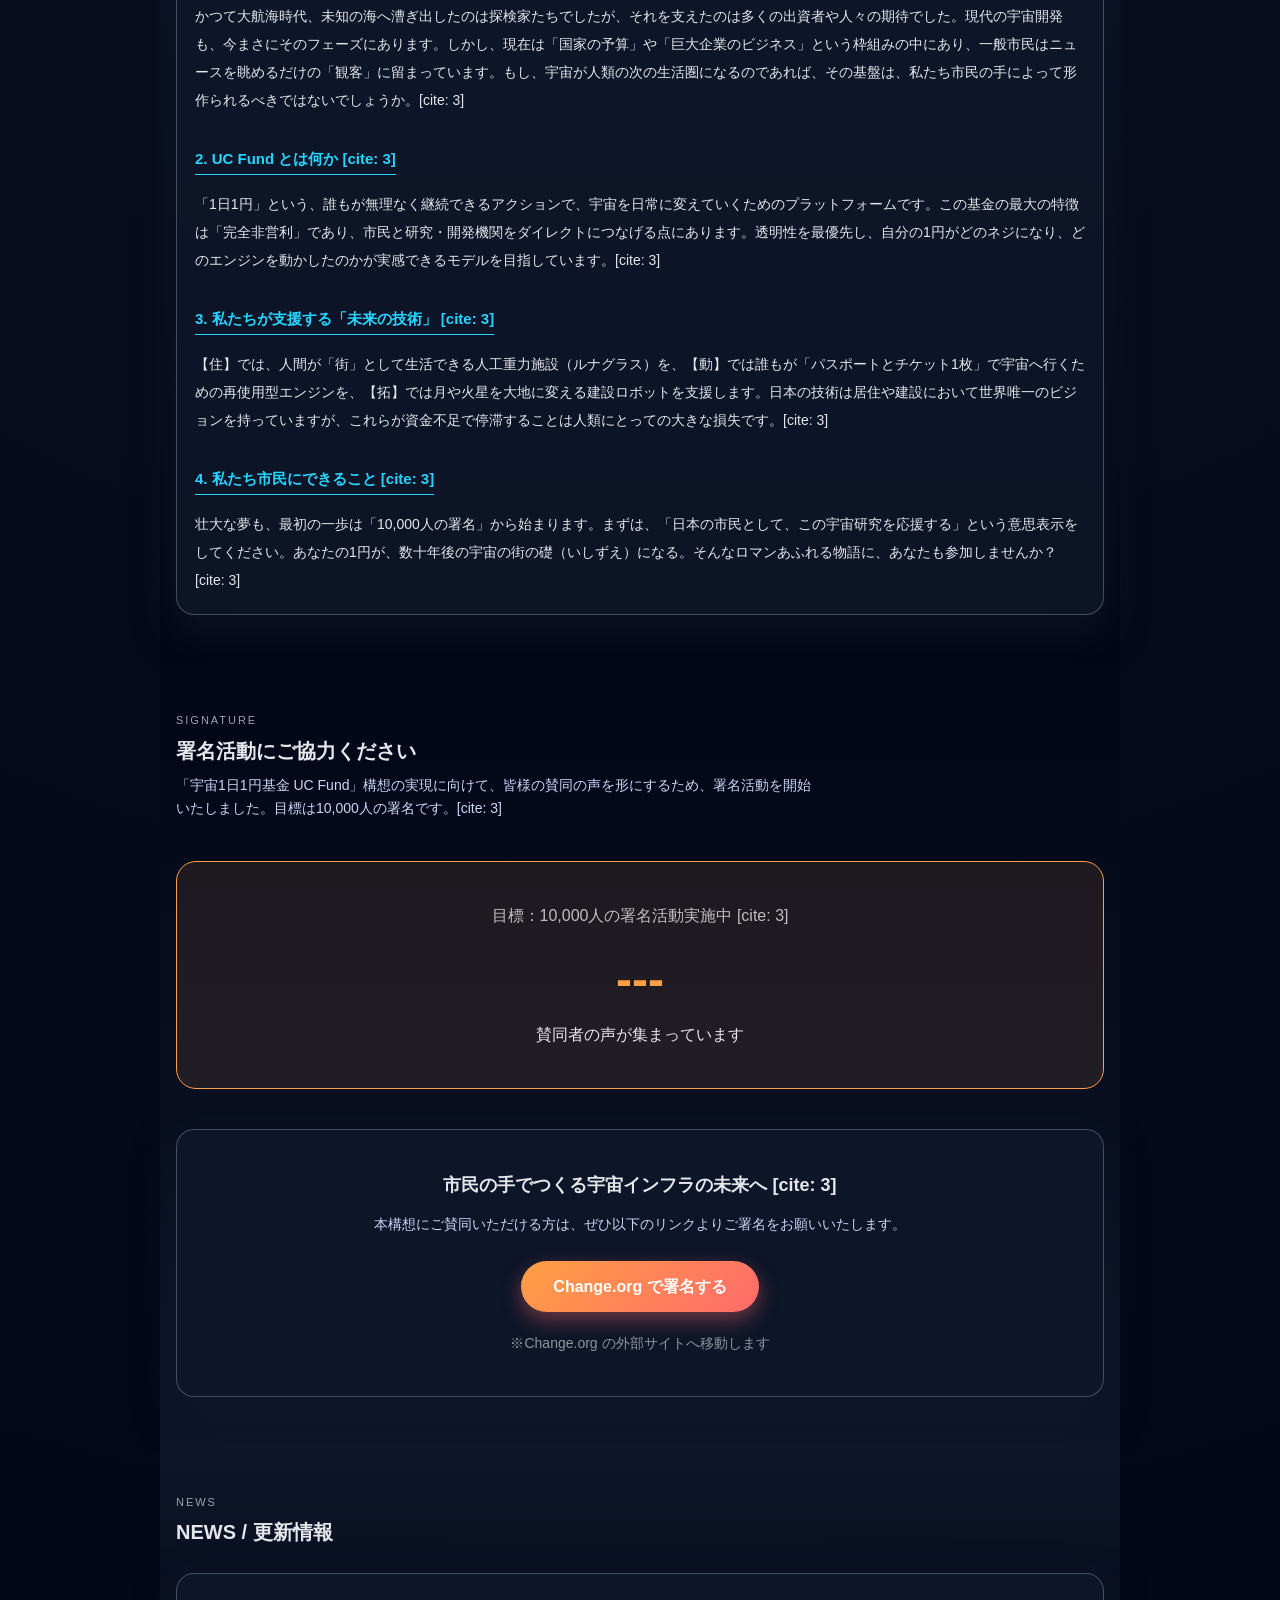
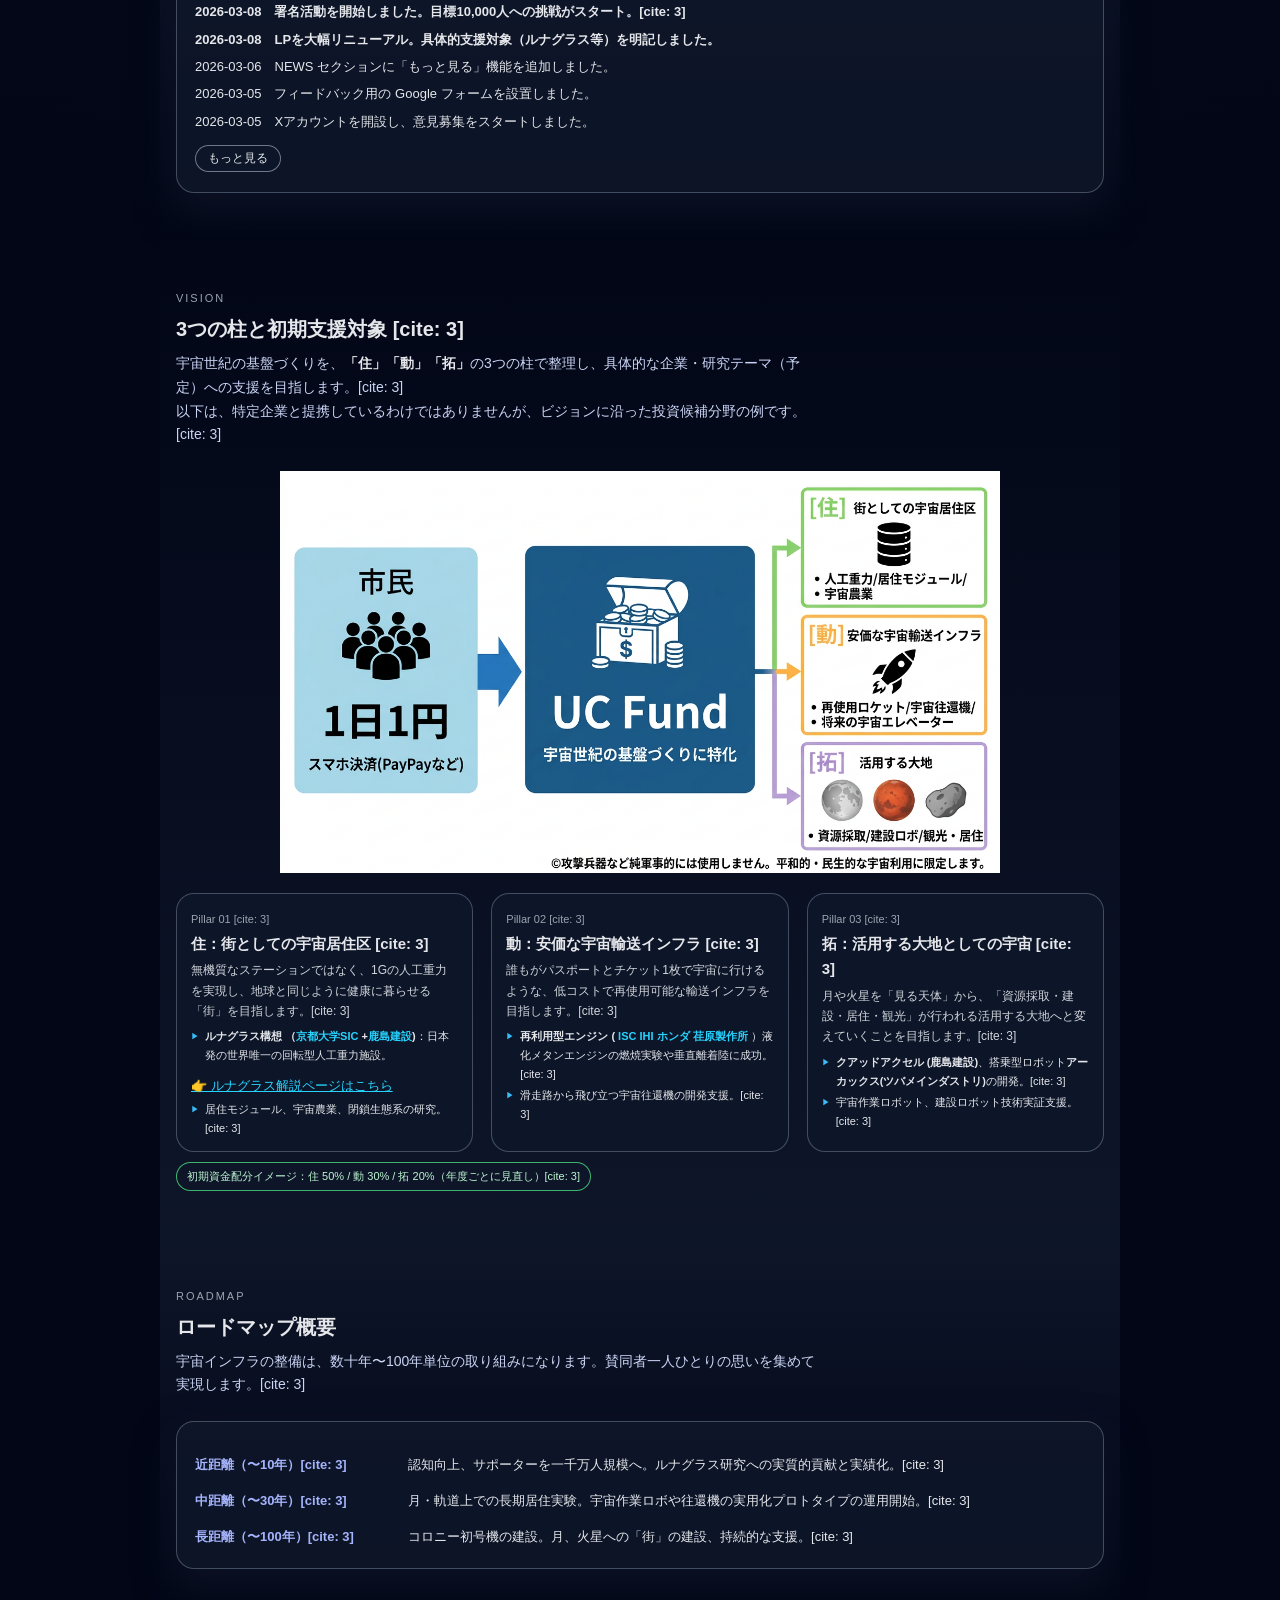
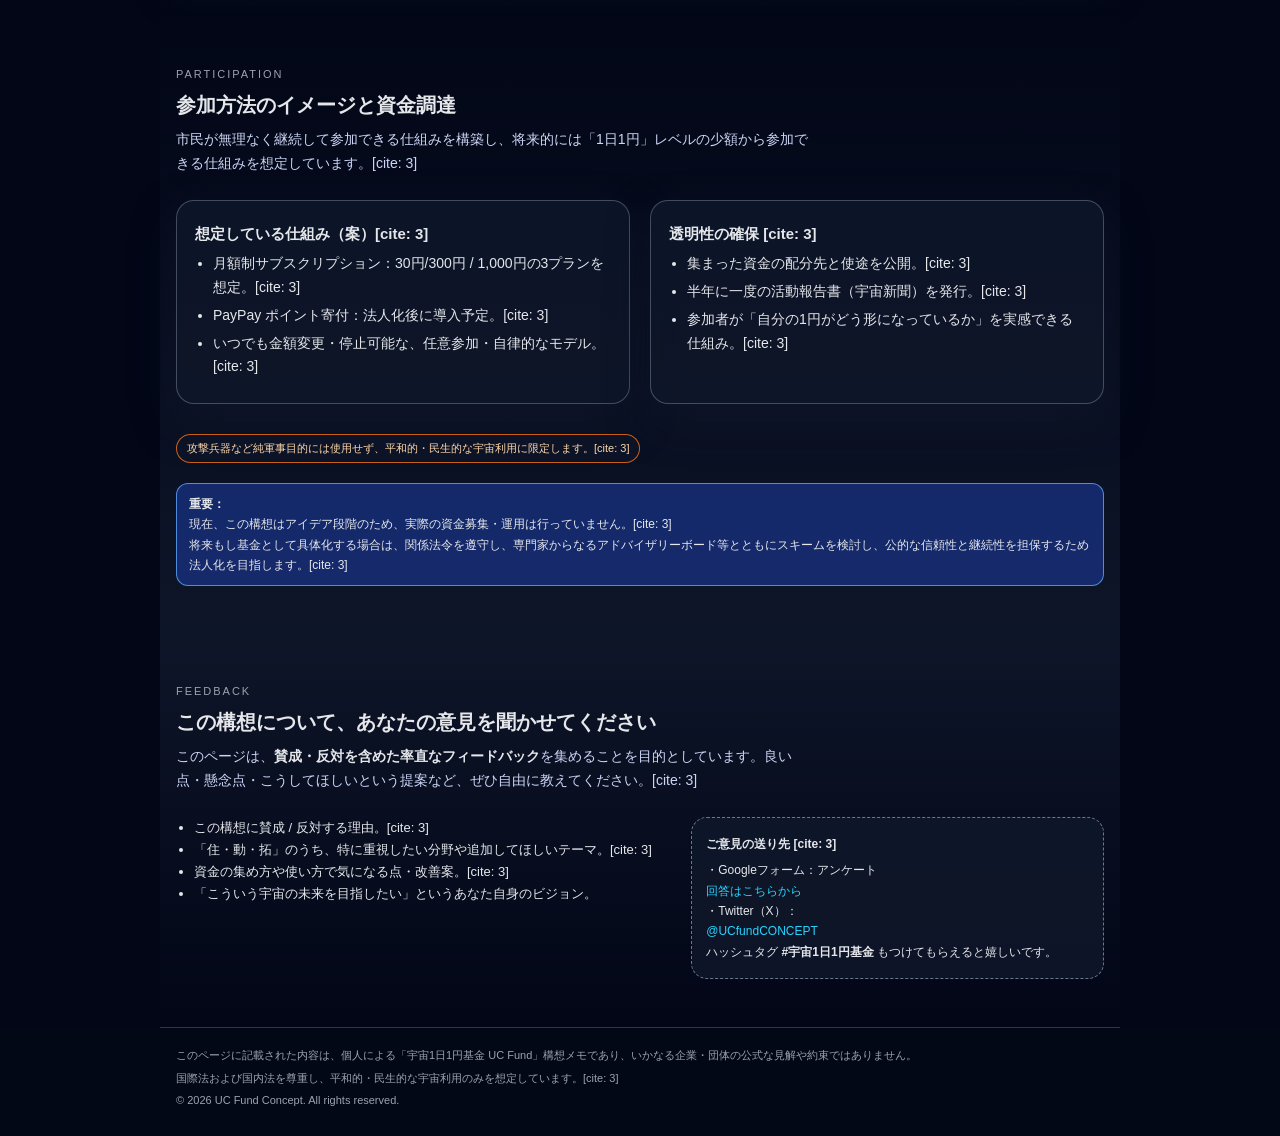
==== commit 9cf6270f: "Add files via upload" ====
--- a/index.html
+++ b/index.html
@@ -468,67 +468,62 @@
 </style>
 </head>
 <body>
-<script>
-(function () {
-  const maxVisible = 5; // 表示する最大件数
-  document.addEventListener('DOMContentLoaded', () => {
-    const list = document.getElementById('news-list');
-    const items = list ? Array.from(list.querySelectorAll('li')) : [];
-    const toggle = document.getElementById('news-toggle');
-    if (!list || !toggle || items.length <= maxVisible) {
-      if (toggle) toggle.style.display = 'none';
-      return;
-    }
-    // 6件目以降を一旦非表示
-    items.slice(maxVisible).forEach(li => {
-      li.style.display = 'none';
-    });
-    let expanded = false;
-    toggle.addEventListener('click', () => {
-      expanded = !expanded;
-      if (expanded) {
-        items.forEach(li => li.style.display = '');
-        toggle.textContent = '閉じる';
-      } else {
-        items.slice(maxVisible).forEach(li => {
-          li.style.display = 'none';
-        });
-        toggle.textContent = 'もっと見る';
-        // 上に戻す
-        list.scrollIntoView({ behavior: 'smooth', block: 'start' });
-      }
-    });
-  });
-})();
-async function fetchSignatureCount() {
-  const gasUrl = "https://script.google.com/macros/s/AKfycbzK-saSpspj0CFCc8A-3s8QRPx3gKOolFUBikqXvl8yb0HFgFHilr3ZGt-QhFejClx8Ug/exec";
-  const countElement = document.getElementById('sig-count');
-
-  try {
-    const response = await fetch(gasUrl);
-    const data = await response.json();
-    
-    // data.count が数字として解釈可能かチェック
-    const numCount = parseInt(data.count, 10);
-    
-    if (!isNaN(numCount)) {
-      countElement.innerText = numCount.toLocaleString();
-    } else {
-      countElement.innerText = "---"; // 数字じゃない場合はハイフンを表示
-    }
-  } catch (error) {
-    console.error("取得エラー:", error);
-    countElement.innerText = "---";
-  }
-}
-<!-- Google tag (gtag.js) -->
 <script async src="https://www.googletagmanager.com/gtag/js?id=G-PY8CK51GXH"></script>
 <script>
   window.dataLayer = window.dataLayer || [];
   function gtag(){dataLayer.push(arguments);}
   gtag('js', new Date());
-
   gtag('config', 'G-PY8CK51GXH');
+
+  // --- 1. ニュースの表示/非表示切り替え ---
+  (function () {
+    const maxVisible = 5; 
+    document.addEventListener('DOMContentLoaded', () => {
+      const list = document.getElementById('news-list');
+      const items = list ? Array.from(list.querySelectorAll('li')) : [];
+      const toggle = document.getElementById('news-toggle');
+      if (!list || !toggle || items.length <= maxVisible) {
+        if (toggle) toggle.style.display = 'none';
+        return;
+      }
+      items.slice(maxVisible).forEach(li => { li.style.display = 'none'; });
+      let expanded = false;
+      toggle.addEventListener('click', () => {
+        expanded = !expanded;
+        if (expanded) {
+          items.forEach(li => li.style.display = '');
+          toggle.textContent = '閉じる';
+        } else {
+          items.slice(maxVisible).forEach(li => { li.style.display = 'none'; });
+          toggle.textContent = 'もっと見る';
+          list.scrollIntoView({ behavior: 'smooth', block: 'start' });
+        }
+      });
+    });
+  })();
+
+  // --- 2. 署名カウンター取得機能 ---
+  async function fetchSignatureCount() {
+    const gasUrl = "https://script.google.com/macros/s/AKfycbzK-saSpspj0CFCc8A-3s8QRPx3gKOolFUBikqXvl8yb0HFgFHilr3ZGt-QhFejClx8Ug/exec";
+    const countElement = document.getElementById('sig-count');
+    if(!countElement) return;
+
+    try {
+      const response = await fetch(gasUrl);
+      const data = await response.json();
+      const numCount = parseInt(data.count, 10);
+      if (!isNaN(numCount)) {
+        countElement.innerText = numCount.toLocaleString();
+      } else {
+        countElement.innerText = "---";
+      }
+    } catch (error) {
+      console.error("取得エラー:", error);
+      countElement.innerText = "---";
+    }
+  }
+
+  // --- 3. 実行指示 ---
   document.addEventListener('DOMContentLoaded', fetchSignatureCount);
 </script>
 <header>
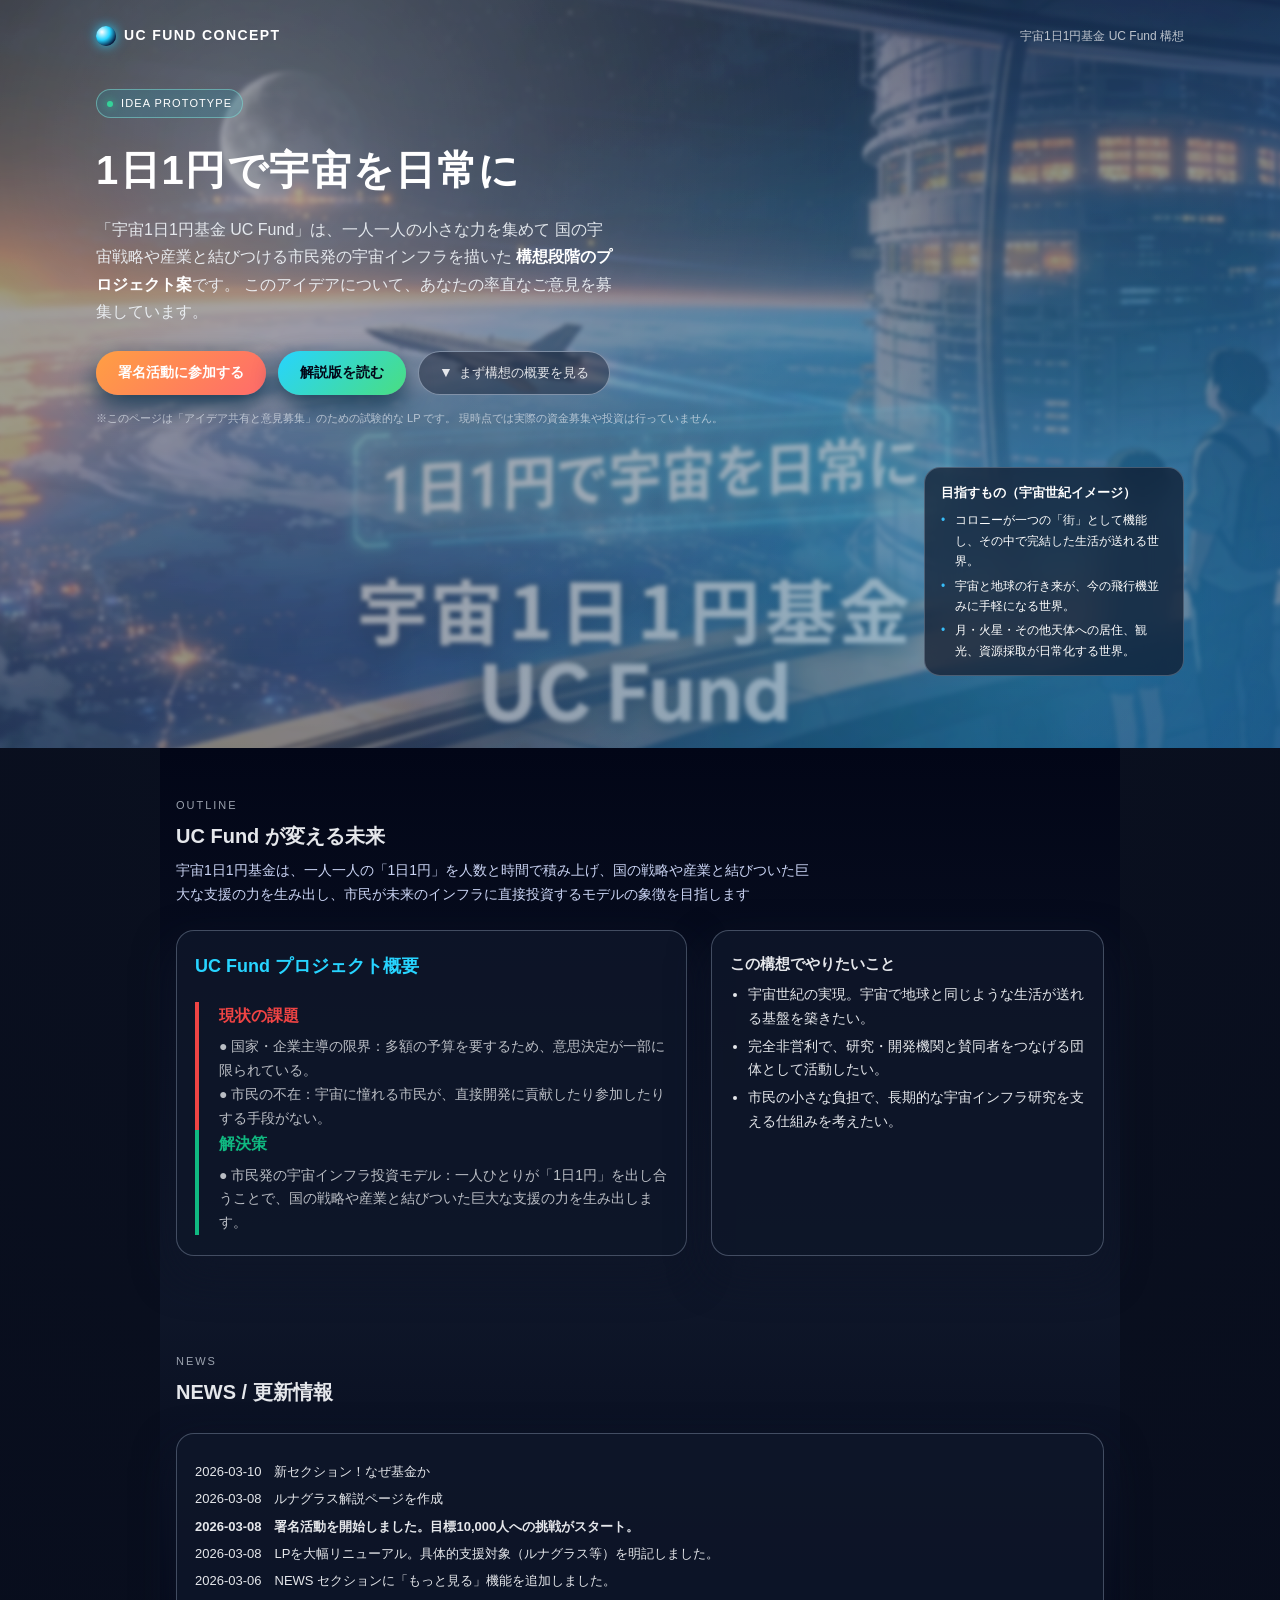
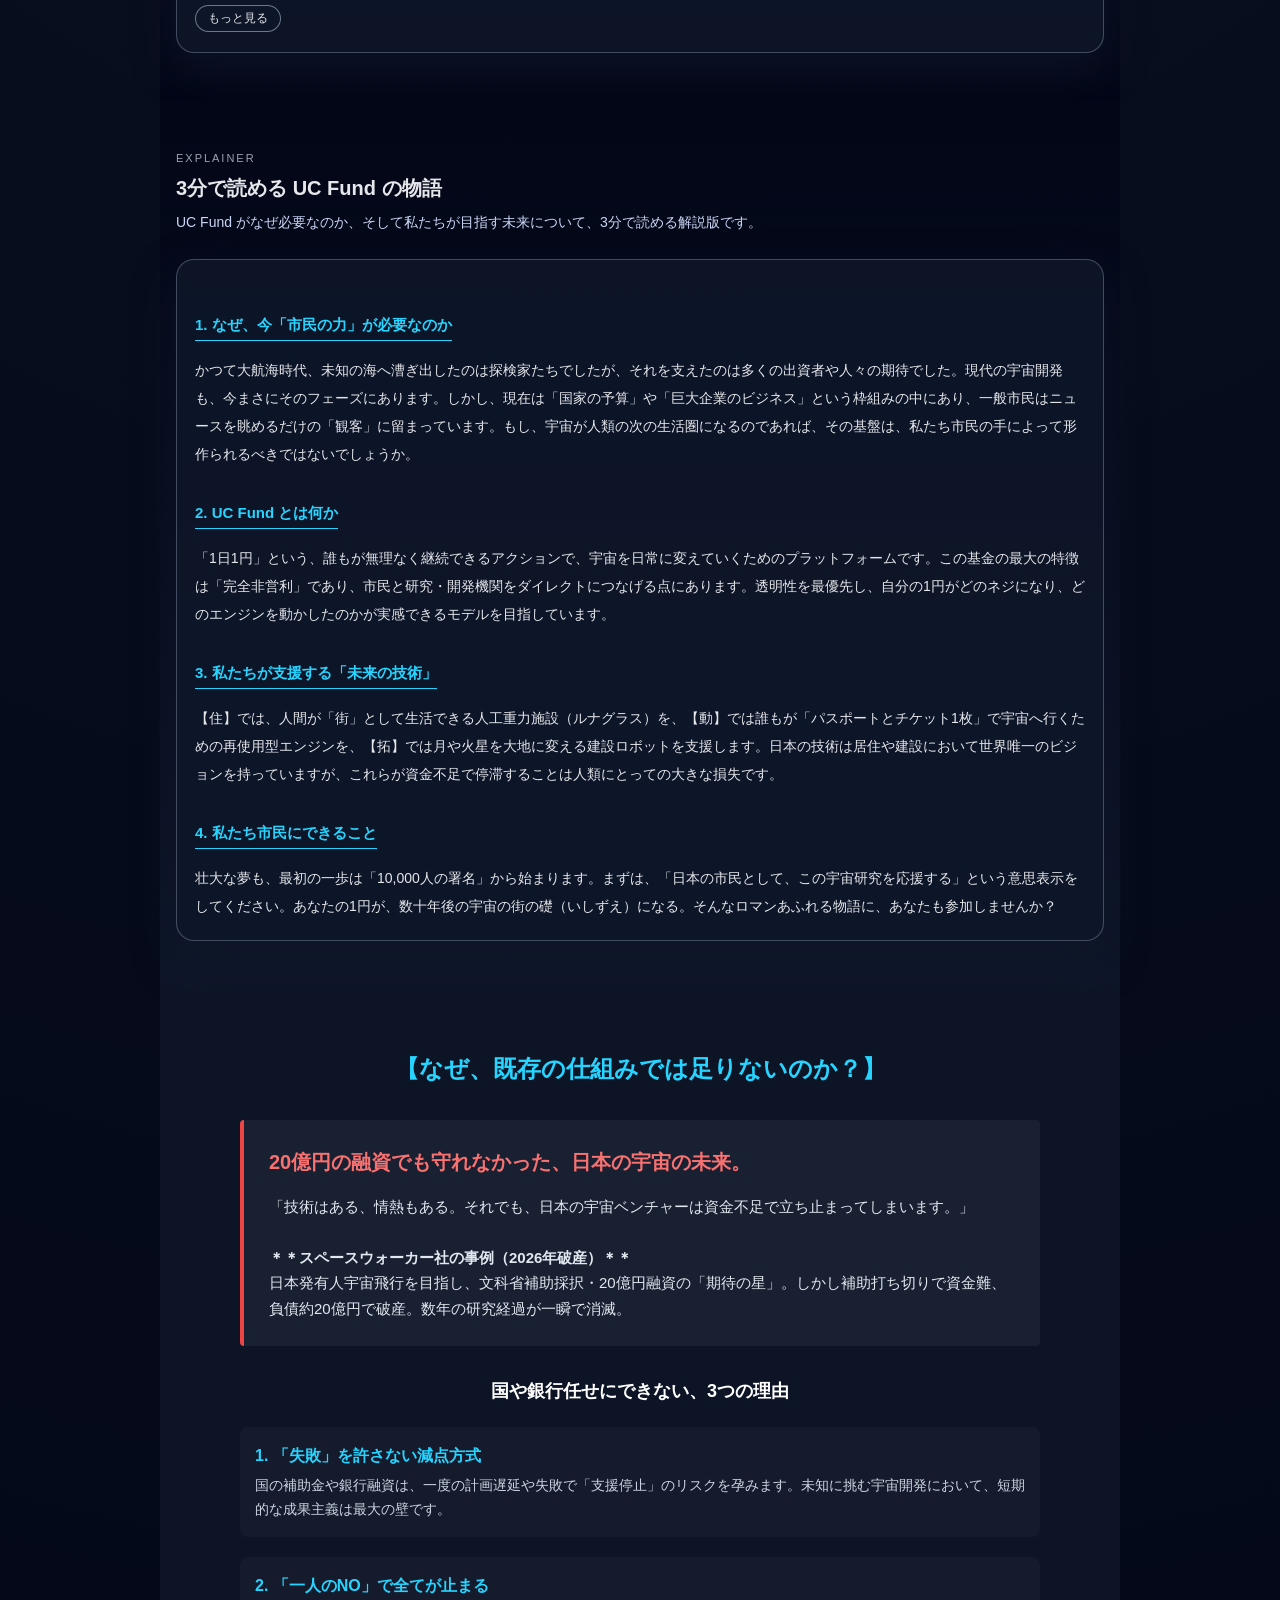
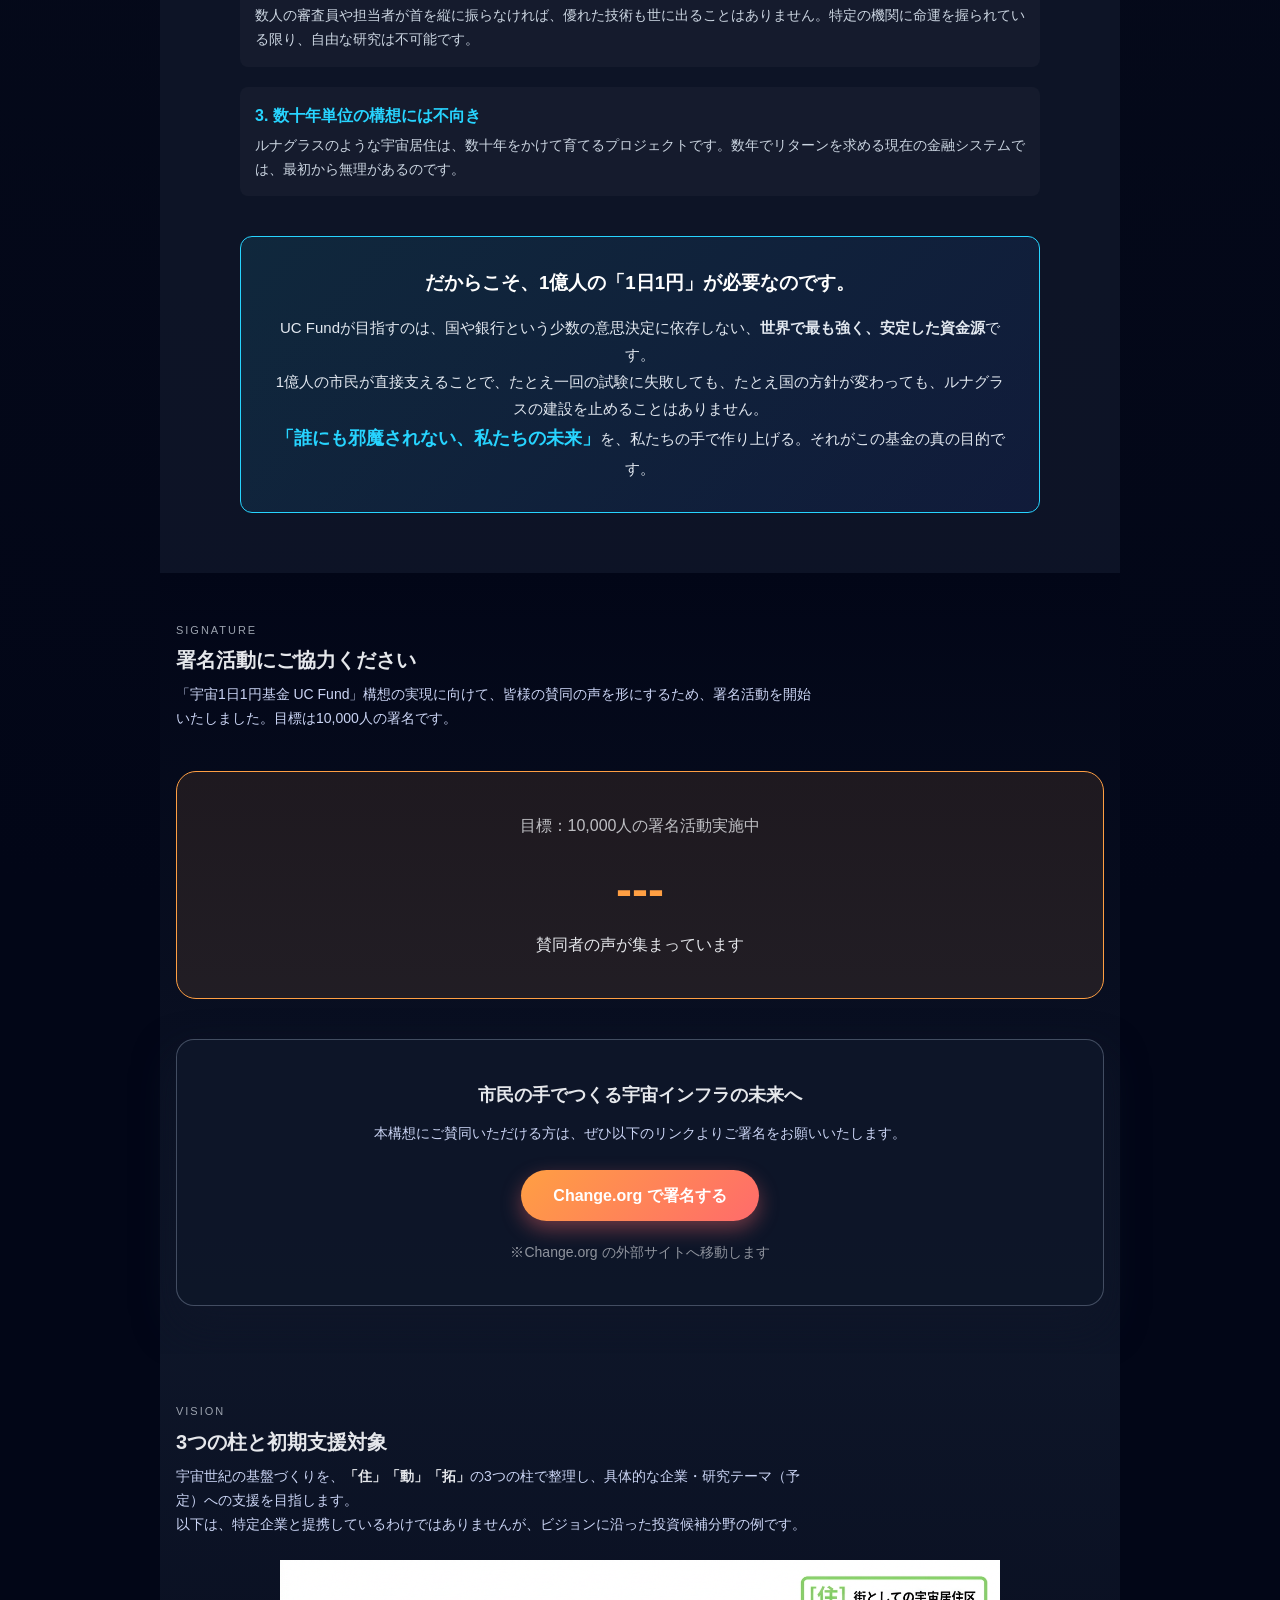
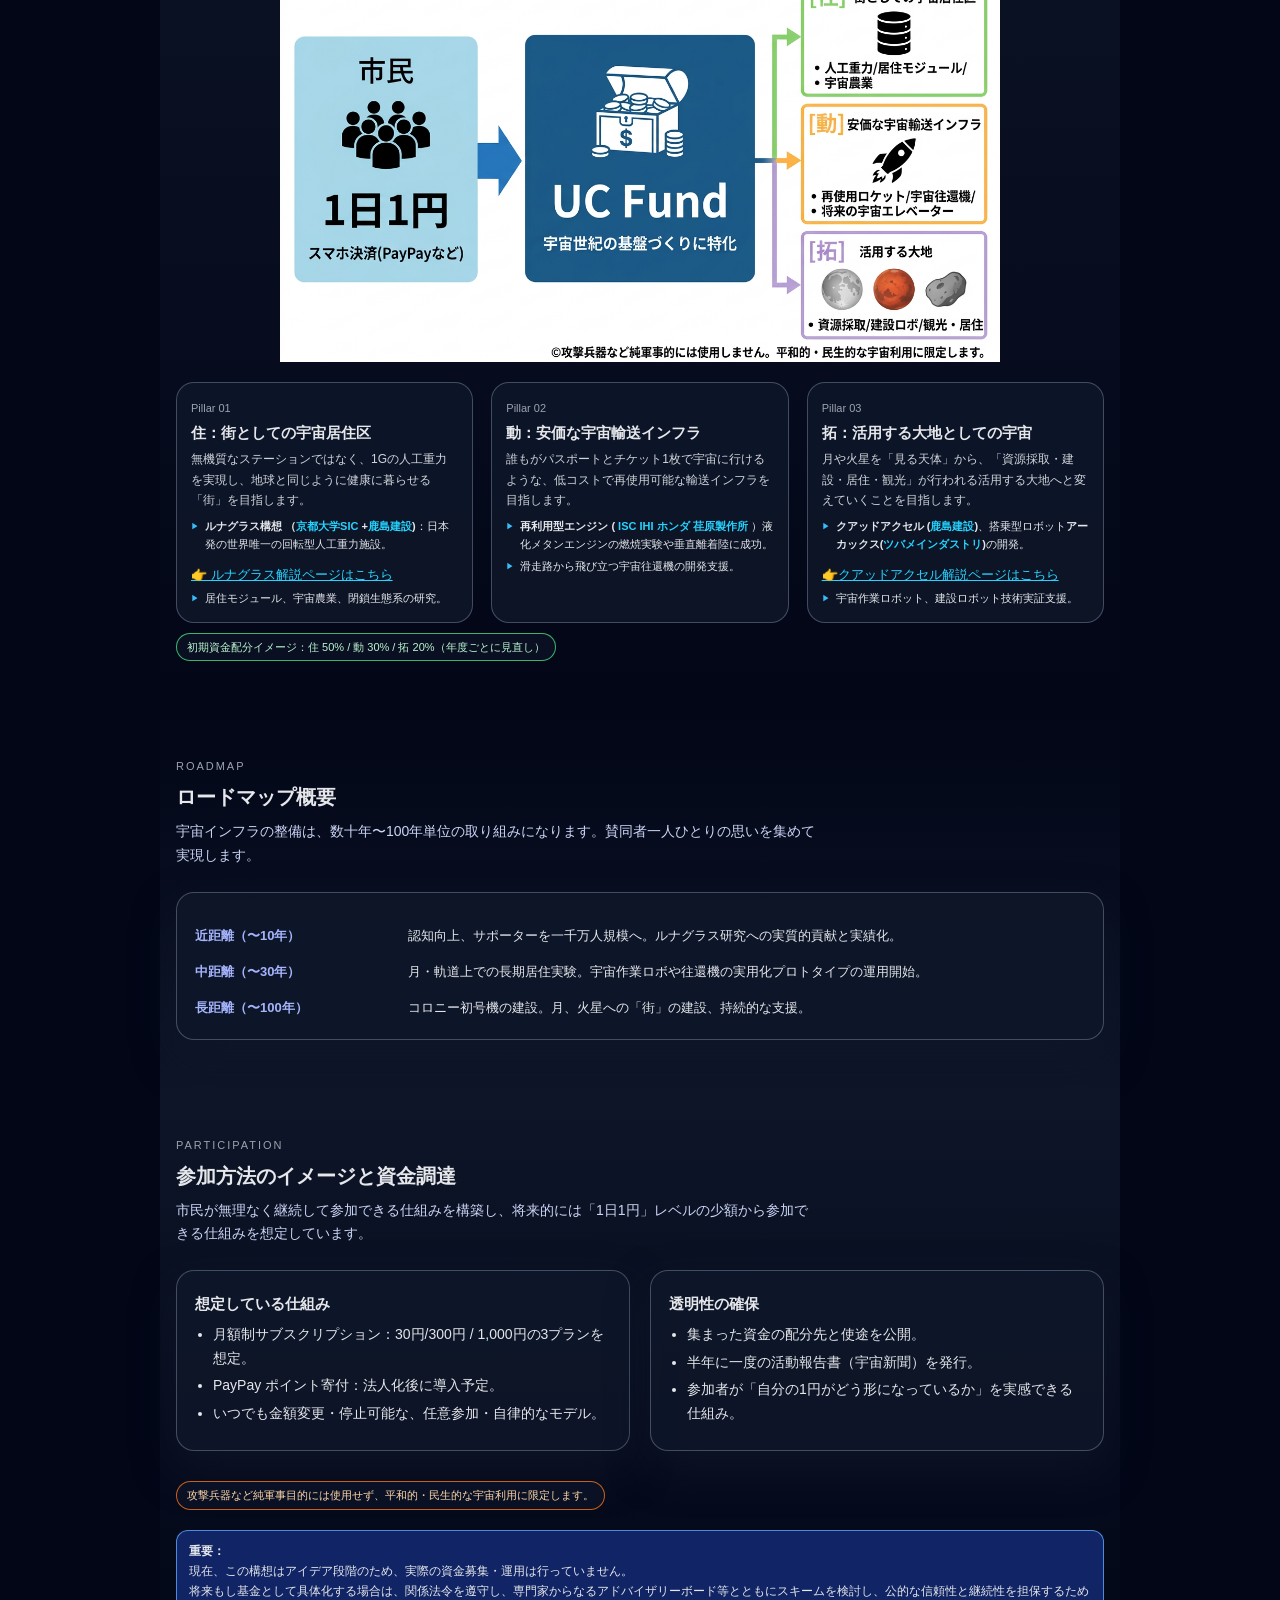
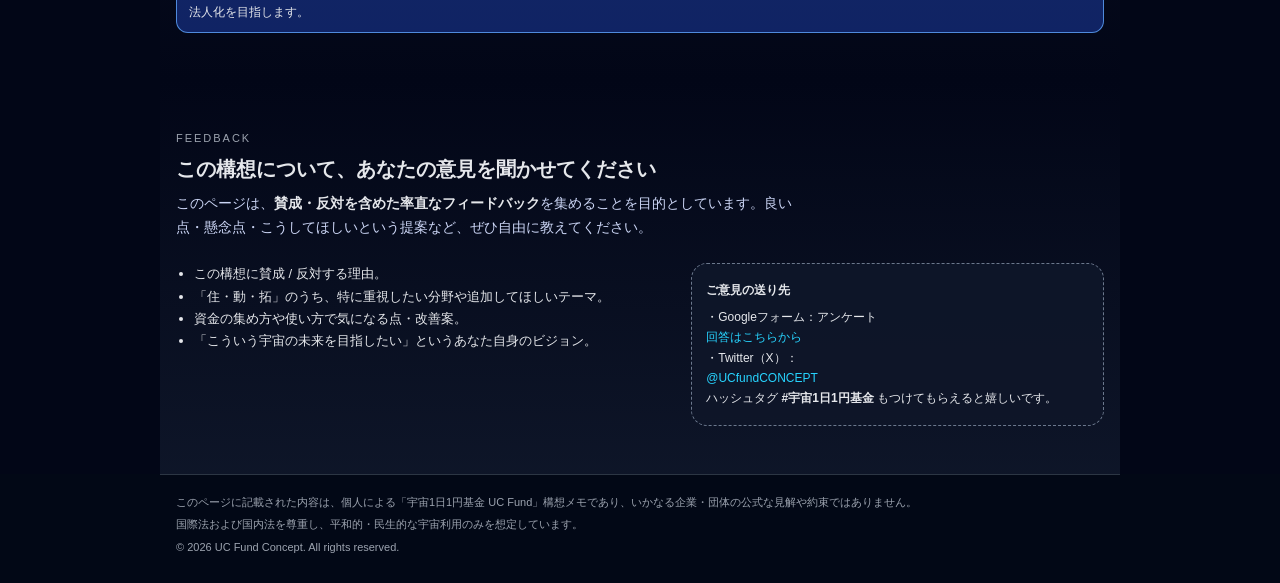
==== commit 20ad3ff9: "Add files via upload" ====
--- a/index.html
+++ b/index.html
@@ -564,11 +564,11 @@
       </p>
     </div>
     <aside class="hero-side-card">
-      <h3>目指すもの（宇宙世紀イメージ）[cite: 3]</h3>
+      <h3>目指すもの（宇宙世紀イメージ）</h3>
       <ul>
-        <li>コロニーが一つの「街」として機能し、その中で完結した生活が送れる世界。[cite: 3]</li>
-        <li>宇宙と地球の行き来が、今の飛行機並みに手軽になる世界。[cite: 3]</li>
-        <li>月・火星・その他天体への居住、観光、資源採取が日常化する世界。[cite: 3]</li>
+        <li>コロニーが一つの「街」として機能し、その中で完結した生活が送れる世界。</li>
+        <li>宇宙と地球の行き来が、今の飛行機並みに手軽になる世界。</li>
+        <li>月・火星・その他天体への居住、観光、資源採取が日常化する世界。</li>
       </ul>
     </aside>
   </div>
@@ -579,7 +579,7 @@
       <div class="section-label">Outline</div>
       <h2 class="section-title">UC Fund が変える未来</h2>
       <p class="section-desc">
-        宇宙1日1円基金は、一人一人の「1日1円」を人数と時間で積み上げ、国の戦略や産業と結びついた巨大な支援の力を生み出し、市民が未来のインフラに直接投資するモデルの象徴を目指します。[cite: 3]
+        宇宙1日1円基金は、一人一人の「1日1円」を人数と時間で積み上げ、国の戦略や産業と結びついた巨大な支援の力を生み出し、市民が未来のインフラに直接投資するモデルの象徴を目指します
       </p>
     </div>
     <div class="columns">
@@ -587,14 +587,14 @@
         <h2 style="color: var(--accent-cyan); margin-bottom: 20px; font-size: 18px;">UC Fund プロジェクト概要</h2>
         <div class="grid-2">
           <div class="problem-box" style="border-left: 4px solid #ef4444; padding-left: 20px;">
-            <h3 style="color: #ef4444; font-size: 16px;">現状の課題 [cite: 3]</h3>
+            <h3 style="color: #ef4444; font-size: 16px;">現状の課題 </h3>
             <p style="font-size: 14px; opacity: 0.8;">
               ● 国家・企業主導の限界：多額の予算を要するため、意思決定が一部に限られている。<br>
               ● 市民の不在：宇宙に憧れる市民が、直接開発に貢献したり参加したりする手段がない。
             </p>
           </div>
           <div class="solution-box" style="border-left: 4px solid #10b981; padding-left: 20px;">
-            <h3 style="color: #10b981; font-size: 16px;">解決策 [cite: 3]</h3>
+            <h3 style="color: #10b981; font-size: 16px;">解決策 </h3>
             <p style="font-size: 14px; opacity: 0.8;">
               ● 市民発の宇宙インフラ投資モデル：一人ひとりが「1日1円」を出し合うことで、国の戦略や産業と結びついた巨大な支援の力を生み出します。
             </p>
@@ -602,59 +602,13 @@
         </div>
       </div>
       <div class="card">
-        <h3>この構想でやりたいこと [cite: 3]</h3>
+        <h3>この構想でやりたいこと </h3>
         <ul>
-          <li>宇宙世紀の実現。宇宙で地球と同じような生活が送れる基盤を築きたい。[cite: 3]</li>
-          <li>完全非営利で、研究・開発機関と賛同者をつなげる団体として活動したい。[cite: 3]</li>
-          <li>市民の小さな負担で、長期的な宇宙インフラ研究を支える仕組みを考えたい。[cite: 3]</li>
+          <li>宇宙世紀の実現。宇宙で地球と同じような生活が送れる基盤を築きたい。</li>
+          <li>完全非営利で、研究・開発機関と賛同者をつなげる団体として活動したい。</li>
+          <li>市民の小さな負担で、長期的な宇宙インフラ研究を支える仕組みを考えたい。</li>
         </ul>
       </div>
-    </div>
-  </section>
-
-  <section id="story">
-    <div class="section-header">
-      <div class="section-label">Explainer</div>
-      <h2 class="section-title">3分で読める UC Fund の物語</h2>
-      <p class="section-desc">
-        UC Fund がなぜ必要なのか、そして私たちが目指す未来について、3分で読める解説版です。[cite: 3]
-      </p>
-    </div>
-    <div class="card story-card">
-        <h3>1. なぜ、今「市民の力」が必要なのか [cite: 3]</h3>
-        <p>かつて大航海時代、未知の海へ漕ぎ出したのは探検家たちでしたが、それを支えたのは多くの出資者や人々の期待でした。現代の宇宙開発も、今まさにそのフェーズにあります。しかし、現在は「国家の予算」や「巨大企業のビジネス」という枠組みの中にあり、一般市民はニュースを眺めるだけの「観客」に留まっています。もし、宇宙が人類の次の生活圏になるのであれば、その基盤は、私たち市民の手によって形作られるべきではないでしょうか。[cite: 3]</p>
-
-        <h3>2. UC Fund とは何か [cite: 3]</h3>
-        <p>「1日1円」という、誰もが無理なく継続できるアクションで、宇宙を日常に変えていくためのプラットフォームです。この基金の最大の特徴は「完全非営利」であり、市民と研究・開発機関をダイレクトにつなげる点にあります。透明性を最優先し、自分の1円がどのネジになり、どのエンジンを動かしたのかが実感できるモデルを目指しています。[cite: 3]</p>
-
-        <h3>3. 私たちが支援する「未来の技術」 [cite: 3]</h3>
-        <p>【住】では、人間が「街」として生活できる人工重力施設（ルナグラス）を、【動】では誰もが「パスポートとチケット1枚」で宇宙へ行くための再使用型エンジンを、【拓】では月や火星を大地に変える建設ロボットを支援します。日本の技術は居住や建設において世界唯一のビジョンを持っていますが、これらが資金不足で停滞することは人類にとっての大きな損失です。[cite: 3]</p>
-
-        <h3>4. 私たち市民にできること [cite: 3]</h3>
-        <p>壮大な夢も、最初の一歩は「10,000人の署名」から始まります。まずは、「日本の市民として、この宇宙研究を応援する」という意思表示をしてください。あなたの1円が、数十年後の宇宙の街の礎（いしずえ）になる。そんなロマンあふれる物語に、あなたも参加しませんか？[cite: 3]</p>
-    </div>
-  </section>
-
-  <section id="signature">
-    <div class="section-header">
-      <div class="section-label">Signature</div>
-      <h2 class="section-title">署名活動にご協力ください</h2>
-      <p class="section-desc">
-        「宇宙1日1円基金 UC Fund」構想の実現に向けて、皆様の賛同の声を形にするため、署名活動を開始いたしました。目標は10,000人の署名です。[cite: 3]
-      </p>
-    </div>
-    <div class="counter-box">
-        <p style="margin-bottom: 10px; opacity: 0.8;">目標：10,000人の署名活動実施中 [cite: 3]</p>
-        <span class="counter-num" id="sig-count">読み込み中...</span>
-        <p>賛同者の声が集まっています</p>
-    </div>
-    <div class="card" style="text-align: center; padding: 40px 20px;">
-      <h3 style="font-size: 18px; margin-bottom: 12px;">市民の手でつくる宇宙インフラの未来へ [cite: 3]</h3>
-      <p style="margin-bottom: 24px; color: #cbd5f5;">本構想にご賛同いただける方は、ぜひ以下のリンクよりご署名をお願いいたします。</p>
-      <a href="https://c.org/QYcgwPDdTQ" target="_blank" rel="noopener noreferrer" class="btn-primary" style="background: linear-gradient(135deg, #ff9f43, #ff6b6b); color: white; padding: 12px 32px; font-size: 16px; display: inline-flex; box-shadow: 0 8px 20px rgba(255, 107, 107, 0.4);">
-        Change.org で署名する
-      </a>
-      <p style="margin-top: 20px; font-size: 14px; opacity: 0.6;">※Change.org の外部サイトへ移動します</p>
     </div>
   </section>
 
@@ -665,8 +619,10 @@
     </div>
     <div class="card">
       <ul id="news-list" style="list-style:none;padding-left:0;font-size:13px;line-height:1.8;">
-        <li><strong>2026-03-08　署名活動を開始しました。目標10,000人への挑戦がスタート。[cite: 3]</strong></li>
-        <li><strong>2026-03-08　LPを大幅リニューアル。具体的支援対象（ルナグラス等）を明記しました。</strong></li>
+        <li>2026-03-10　新セクション！なぜ基金か</li>
+        <li>2026-03-08　ルナグラス解説ページを作成</li>
+        <li><strong>2026-03-08　署名活動を開始しました。目標10,000人への挑戦がスタート。</strong></li>
+        <li>2026-03-08　LPを大幅リニューアル。具体的支援対象（ルナグラス等）を明記しました。</li>
         <li>2026-03-06　NEWS セクションに「もっと見る」機能を追加しました。</li>
         <li>2026-03-05　フィードバック用の Google フォームを設置しました。</li>
         <li>2026-03-05　Xアカウントを開設し、意見募集をスタートしました。</li>
@@ -682,13 +638,104 @@
     </div>
   </section>
 
+
+  <section id="story">
+    <div class="section-header">
+      <div class="section-label">Explainer</div>
+      <h2 class="section-title">3分で読める UC Fund の物語</h2>
+      <p class="section-desc">
+        UC Fund がなぜ必要なのか、そして私たちが目指す未来について、3分で読める解説版です。
+      </p>
+    </div>
+    <div class="card story-card">
+        <h3>1. なぜ、今「市民の力」が必要なのか </h3>
+        <p>かつて大航海時代、未知の海へ漕ぎ出したのは探検家たちでしたが、それを支えたのは多くの出資者や人々の期待でした。現代の宇宙開発も、今まさにそのフェーズにあります。しかし、現在は「国家の予算」や「巨大企業のビジネス」という枠組みの中にあり、一般市民はニュースを眺めるだけの「観客」に留まっています。もし、宇宙が人類の次の生活圏になるのであれば、その基盤は、私たち市民の手によって形作られるべきではないでしょうか。</p>
+
+        <h3>2. UC Fund とは何か </h3>
+        <p>「1日1円」という、誰もが無理なく継続できるアクションで、宇宙を日常に変えていくためのプラットフォームです。この基金の最大の特徴は「完全非営利」であり、市民と研究・開発機関をダイレクトにつなげる点にあります。透明性を最優先し、自分の1円がどのネジになり、どのエンジンを動かしたのかが実感できるモデルを目指しています。</p>
+
+        <h3>3. 私たちが支援する「未来の技術」 </h3>
+        <p>【住】では、人間が「街」として生活できる人工重力施設（ルナグラス）を、【動】では誰もが「パスポートとチケット1枚」で宇宙へ行くための再使用型エンジンを、【拓】では月や火星を大地に変える建設ロボットを支援します。日本の技術は居住や建設において世界唯一のビジョンを持っていますが、これらが資金不足で停滞することは人類にとっての大きな損失です。</p>
+
+        <h3>4. 私たち市民にできること </h3>
+        <p>壮大な夢も、最初の一歩は「10,000人の署名」から始まります。まずは、「日本の市民として、この宇宙研究を応援する」という意思表示をしてください。あなたの1円が、数十年後の宇宙の街の礎（いしずえ）になる。そんなロマンあふれる物語に、あなたも参加しませんか？</p>
+    </div>
+  </section>
+
+  <section id="why-fund" style="padding: 60px 20px; background: rgba(15, 23, 42, 0.8);">
+    <div style="max-width: 800px; margin: 0 auto;">
+        <h2 style="text-align: center; color: var(--accent-cyan); font-size: 24px; margin-bottom: 30px;">
+            【なぜ、既存の仕組みでは足りないのか？】
+        </h2>
+        
+        <div style="background: rgba(255, 255, 255, 0.05); padding: 25px; border-left: 4px solid #ef4444; border-radius: 4px; margin-bottom: 30px;">
+            <h3 style="color: #f87171; font-size: 20px; margin-bottom: 15px;">20億円の融資でも守れなかった、日本の宇宙の未来。</h3>
+            <p style="font-size: 15px; line-height: 1.7; color: #e2e8f0;">
+                「技術はある、情熱もある。それでも、日本の宇宙ベンチャーは資金不足で立ち止まってしまいます。」<br><br>
+                <strong>＊＊スペースウォーカー社の事例（2026年破産）＊＊</strong><br>
+                日本発有人宇宙飛行を目指し、文科省補助採択・20億円融資の「期待の星」。しかし補助打ち切りで資金難、負債約20億円で破産。数年の研究経過が一瞬で消滅。
+            </p>
+        </div>
+
+        <h3 style="color: white; font-size: 18px; margin-bottom: 20px; text-align: center;">国や銀行任せにできない、3つの理由</h3>
+        
+        <div style="display: grid; gap: 20px; margin-bottom: 40px;">
+            <div style="background: rgba(255,255,255,0.03); padding: 15px; border-radius: 8px;">
+                <span style="color: var(--accent-cyan); font-weight: bold;">1. 「失敗」を許さない減点方式</span><br>
+                <p style="font-size: 14px; color: #cbd5e1; margin-top: 5px;">国の補助金や銀行融資は、一度の計画遅延や失敗で「支援停止」のリスクを孕みます。未知に挑む宇宙開発において、短期的な成果主義は最大の壁です。</p>
+            </div>
+            <div style="background: rgba(255,255,255,0.03); padding: 15px; border-radius: 8px;">
+                <span style="color: var(--accent-cyan); font-weight: bold;">2. 「一人のNO」で全てが止まる</span><br>
+                <p style="font-size: 14px; color: #cbd5e1; margin-top: 5px;">数人の審査員や担当者が首を縦に振らなければ、優れた技術も世に出ることはありません。特定の機関に命運を握られている限り、自由な研究は不可能です。</p>
+            </div>
+            <div style="background: rgba(255,255,255,0.03); padding: 15px; border-radius: 8px;">
+                <span style="color: var(--accent-cyan); font-weight: bold;">3. 数十年単位の構想には不向き</span><br>
+                <p style="font-size: 14px; color: #cbd5e1; margin-top: 5px;">ルナグラスのような宇宙居住は、数十年をかけて育てるプロジェクトです。数年でリターンを求める現在の金融システムでは、最初から無理があるのです。</p>
+            </div>
+        </div>
+
+        <div style="text-align: center; background: linear-gradient(135deg, rgba(39, 212, 255, 0.1) 0%, rgba(30, 58, 138, 0.2) 100%); padding: 30px; border-radius: 12px; border: 1px solid var(--accent-cyan);">
+            <h3 style="color: white; margin-bottom: 15px;">だからこそ、1億人の「1日1円」が必要なのです。</h3>
+            <p style="font-size: 15px; line-height: 1.8; color: #e2e8f0;">
+                UC Fundが目指すのは、国や銀行という少数の意思決定に依存しない、<strong>世界で最も強く、安定した資金源</strong>です。<br>
+                1億人の市民が直接支えることで、たとえ一回の試験に失敗しても、たとえ国の方針が変わっても、ルナグラスの建設を止めることはありません。<br>
+                <span style="color: var(--accent-cyan); font-weight: bold; font-size: 18px;">「誰にも邪魔されない、私たちの未来」</span>を、私たちの手で作り上げる。それがこの基金の真の目的です。
+            </p>
+        </div>
+    </div>
+</section>
+
+  <section id="signature">
+    <div class="section-header">
+      <div class="section-label">Signature</div>
+      <h2 class="section-title">署名活動にご協力ください</h2>
+      <p class="section-desc">
+        「宇宙1日1円基金 UC Fund」構想の実現に向けて、皆様の賛同の声を形にするため、署名活動を開始いたしました。目標は10,000人の署名です。
+      </p>
+    </div>
+    <div class="counter-box">
+        <p style="margin-bottom: 10px; opacity: 0.8;">目標：10,000人の署名活動実施中 </p>
+        <span class="counter-num" id="sig-count">読み込み中...</span>
+        <p>賛同者の声が集まっています</p>
+    </div>
+    <div class="card" style="text-align: center; padding: 40px 20px;">
+      <h3 style="font-size: 18px; margin-bottom: 12px;">市民の手でつくる宇宙インフラの未来へ </h3>
+      <p style="margin-bottom: 24px; color: #cbd5f5;">本構想にご賛同いただける方は、ぜひ以下のリンクよりご署名をお願いいたします。</p>
+      <a href="https://c.org/QYcgwPDdTQ" target="_blank" rel="noopener noreferrer" class="btn-primary" style="background: linear-gradient(135deg, #ff9f43, #ff6b6b); color: white; padding: 12px 32px; font-size: 16px; display: inline-flex; box-shadow: 0 8px 20px rgba(255, 107, 107, 0.4);">
+        Change.org で署名する
+      </a>
+      <p style="margin-top: 20px; font-size: 14px; opacity: 0.6;">※Change.org の外部サイトへ移動します</p>
+    </div>
+  </section>
+
+  
   <section id="pillars">
     <div class="section-header">
       <div class="section-label">Vision</div>
-      <h2 class="section-title">3つの柱と初期支援対象 [cite: 3]</h2>
+      <h2 class="section-title">3つの柱と初期支援対象 </h2>
       <p class="section-desc">
-        宇宙世紀の基盤づくりを、<strong>「住」「動」「拓」</strong>の3つの柱で整理し、具体的な企業・研究テーマ（予定）への支援を目指します。[cite: 3]<br>
-        以下は、特定企業と提携しているわけではありませんが、ビジョンに沿った投資候補分野の例です。[cite: 3]
+        宇宙世紀の基盤づくりを、<strong>「住」「動」「拓」</strong>の3つの柱で整理し、具体的な企業・研究テーマ（予定）への支援を目指します。<br>
+        以下は、特定企業と提携しているわけではありませんが、ビジョンに沿った投資候補分野の例です。
       </p>
     </div>
     <div style="max-width: 720px;margin: 0 auto 20px;">
@@ -696,23 +743,23 @@
     </div>
     <div class="three-columns">
       <div class="pillar-card">
-        <div class="pillar-tag">Pillar 01 [cite: 3]</div>
-        <div class="pillar-title">住：街としての宇宙居住区 [cite: 3]</div>
+        <div class="pillar-tag">Pillar 01 </div>
+        <div class="pillar-title">住：街としての宇宙居住区 </div>
         <p class="pillar-body">
-          無機質なステーションではなく、1Gの人工重力を実現し、地球と同じように健康に暮らせる「街」を目指します。[cite: 3]
+          無機質なステーションではなく、1Gの人工重力を実現し、地球と同じように健康に暮らせる「街」を目指します。
         </p>
         <ul class="pillar-list">
           <li><strong>ルナグラス構想 （<a href="https://space.innovationkyoto.org/"target="_blank" rel="noopener noreferrer">京都大学SIC</a> +<a href="https://www.kajima.co.jp/"target="_blank" rel="noopener noreferrer">鹿島建設</a>)</strong>：日本発の世界唯一の回転型人工重力施設。</li>
           <a href="https://ucfundproject-ops.github.io/runa/" style="display: inline-block; margin-top: 10px; font-size: 13px; color: var(--accent-cyan); text-decoration: underline;">
     👉 ルナグラス解説ページはこちら</a>
-          <li>居住モジュール、宇宙農業、閉鎖生態系の研究。[cite: 3]</li>
+          <li>居住モジュール、宇宙農業、閉鎖生態系の研究。</li>
         </ul>
       </div>
       <div class="pillar-card">
-        <div class="pillar-tag">Pillar 02 [cite: 3]</div>
-        <div class="pillar-title">動：安価な宇宙輸送インフラ [cite: 3]</div>
+        <div class="pillar-tag">Pillar 02 </div>
+        <div class="pillar-title">動：安価な宇宙輸送インフラ </div>
         <p class="pillar-body">
-          誰もがパスポートとチケット1枚で宇宙に行けるような、低コストで再使用可能な輸送インフラを目指します。[cite: 3]
+          誰もがパスポートとチケット1枚で宇宙に行けるような、低コストで再使用可能な輸送インフラを目指します。
         </p>
         <ul class="pillar-list">
           <li><strong>再利用型エンジン (
@@ -720,24 +767,27 @@
             <a href="https://www.ihi.co.jp/"target="_blank" rel="noopener noreferrer">IHI</a>
             <a href="https://global.honda/jp/topics/2025/c_2025-06-17c.html"target="_blank" rel="noopener noreferrer">ホンダ</a>
             <a href="https://www.ebara.com/jp-ja/"target="_blank" rel="noopener noreferrer">荏原製作所</a>
-            </strong>）液化メタンエンジンの燃焼実験や垂直離着陸に成功。[cite: 3]</li>
-          <li>滑走路から飛び立つ宇宙往還機の開発支援。[cite: 3]</li>
+            </strong>）液化メタンエンジンの燃焼実験や垂直離着陸に成功。</li>
+          <li>滑走路から飛び立つ宇宙往還機の開発支援。</li>
         </ul>
       </div>
       <div class="pillar-card">
-        <div class="pillar-tag">Pillar 03 [cite: 3]</div>
-        <div class="pillar-title">拓：活用する大地としての宇宙 [cite: 3]</div>
+        <div class="pillar-tag">Pillar 03 </div>
+        <div class="pillar-title">拓：活用する大地としての宇宙 </div>
         <p class="pillar-body">
-          月や火星を「見る天体」から、「資源採取・建設・居住・観光」が行われる活用する大地へと変えていくことを目指します。[cite: 3]
+          月や火星を「見る天体」から、「資源採取・建設・居住・観光」が行われる活用する大地へと変えていくことを目指します。
         </p>
         <ul class="pillar-list">
-          <li><strong>クアッドアクセル (鹿島建設)</strong>、搭乗型ロボット<strong>アーカックス(ツバメインダストリ)</strong>の開発。[cite: 3]</li>
-          <li>宇宙作業ロボット、建設ロボット技術実証支援。[cite: 3]</li>
+          <li><strong>クアッドアクセル (<a href="https://www.kajima.co.jp/"target="_blank" rel="noopener noreferrer">鹿島建設</a>)</strong>、搭乗型ロボット<strong>アーカックス(<a href="https://tsubame-hi.com/"target="_blank" rel="noopener noreferrer">ツバメインダストリ</a>)</strong>の開発。</li>
+          <a href="" style="display: inline-block; margin-top: 10px; font-size: 13px; color: var(--accent-cyan); text-decoration: underline;">
+            👉クアッドアクセル解説ページはこちら
+          </a>
+          <li>宇宙作業ロボット、建設ロボット技術実証支援。</li>
         </ul>
       </div>
     </div>
     <div class="pill-list">
-      <div class="pill pill--green">初期資金配分イメージ：住 50% / 動 30% / 拓 20%（年度ごとに見直し）[cite: 3]</div>
+      <div class="pill pill--green">初期資金配分イメージ：住 50% / 動 30% / 拓 20%（年度ごとに見直し）</div>
     </div>
   </section>
 
@@ -746,27 +796,27 @@
       <div class="section-label">Roadmap</div>
       <h2 class="section-title">ロードマップ概要</h2>
       <p class="section-desc">
-        宇宙インフラの整備は、数十年〜100年単位の取り組みになります。賛同者一人ひとりの思いを集めて実現します。[cite: 3]
+        宇宙インフラの整備は、数十年〜100年単位の取り組みになります。賛同者一人ひとりの思いを集めて実現します。
       </p>
     </div>
     <div class="card">
       <div class="timeline">
         <div class="timeline-item">
-          <div class="timeline-term">近距離（〜10年）[cite: 3]</div>
+          <div class="timeline-term">近距離（〜10年）</div>
           <div class="timeline-desc">
-            認知向上、サポーターを一千万人規模へ。ルナグラス研究への実質的貢献と実績化。[cite: 3]
+            認知向上、サポーターを一千万人規模へ。ルナグラス研究への実質的貢献と実績化。
           </div>
         </div>
         <div class="timeline-item">
-          <div class="timeline-term">中距離（〜30年）[cite: 3]</div>
+          <div class="timeline-term">中距離（〜30年）</div>
           <div class="timeline-desc">
-            月・軌道上での長期居住実験。宇宙作業ロボや往還機の実用化プロトタイプの運用開始。[cite: 3]
+            月・軌道上での長期居住実験。宇宙作業ロボや往還機の実用化プロトタイプの運用開始。
           </div>
         </div>
         <div class="timeline-item">
-          <div class="timeline-term">長距離（〜100年）[cite: 3]</div>
+          <div class="timeline-term">長距離（〜100年）</div>
           <div class="timeline-desc">
-            コロニー初号機の建設。月、火星への「街」の建設、持続的な支援。[cite: 3]
+            コロニー初号機の建設。月、火星への「街」の建設、持続的な支援。
           </div>
         </div>
       </div>
@@ -778,35 +828,35 @@
       <div class="section-label">Participation</div>
       <h2 class="section-title">参加方法のイメージと資金調達</h2>
       <p class="section-desc">
-        市民が無理なく継続して参加できる仕組みを構築し、将来的には「1日1円」レベルの少額から参加できる仕組みを想定しています。[cite: 3]
+        市民が無理なく継続して参加できる仕組みを構築し、将来的には「1日1円」レベルの少額から参加できる仕組みを想定しています。
       </p>
     </div>
     <div class="participation-grid">
       <div class="participation-box">
           <div class="card">
-            <h3>想定している仕組み（案）[cite: 3]</h3>
+            <h3>想定している仕組み</h3>
             <ul>
-              <li>月額制サブスクリプション：30円/300円 / 1,000円の3プランを想定。[cite: 3]</li>
-              <li>PayPay ポイント寄付：法人化後に導入予定。[cite: 3]</li>
-              <li>いつでも金額変更・停止可能な、任意参加・自律的なモデル。[cite: 3]</li>
+              <li>月額制サブスクリプション：30円/300円 / 1,000円の3プランを想定。</li>
+              <li>PayPay ポイント寄付：法人化後に導入予定。</li>
+              <li>いつでも金額変更・停止可能な、任意参加・自律的なモデル。</li>
             </ul>
           </div>
           <div class="card">
-              <h3>透明性の確保 [cite: 3]</h3>
+              <h3>透明性の確保 </h3>
               <ul>
-                  <li>集まった資金の配分先と使途を公開。[cite: 3]</li>
-                  <li>半年に一度の活動報告書（宇宙新聞）を発行。[cite: 3]</li>
-                  <li>参加者が「自分の1円がどう形になっているか」を実感できる仕組み。[cite: 3]</li>
+                  <li>集まった資金の配分先と使途を公開。</li>
+                  <li>半年に一度の活動報告書（宇宙新聞）を発行。</li>
+                  <li>参加者が「自分の1円がどう形になっているか」を実感できる仕組み。</li>
               </ul>
           </div>
       </div>
       <div class="pill-list">
-          <div class="pill pill--orange">攻撃兵器など純軍事目的には使用せず、平和的・民生的な宇宙利用に限定します。[cite: 3]</div>
+          <div class="pill pill--orange">攻撃兵器など純軍事目的には使用せず、平和的・民生的な宇宙利用に限定します。</div>
       </div>
       <div class="note-box">
         <strong>重要：</strong><br>
-        現在、この構想はアイデア段階のため、実際の資金募集・運用は行っていません。[cite: 3]<br>
-        将来もし基金として具体化する場合は、関係法令を遵守し、専門家からなるアドバイザリーボード等とともにスキームを検討し、公的な信頼性と継続性を担保するため法人化を目指します。[cite: 3]
+        現在、この構想はアイデア段階のため、実際の資金募集・運用は行っていません。<br>
+        将来もし基金として具体化する場合は、関係法令を遵守し、専門家からなるアドバイザリーボード等とともにスキームを検討し、公的な信頼性と継続性を担保するため法人化を目指します。
       </div>
     </div>
   </section>
@@ -816,20 +866,20 @@
       <div class="section-label">Feedback</div>
       <h2 class="section-title">この構想について、あなたの意見を聞かせてください</h2>
       <p class="section-desc">
-        このページは、<strong>賛成・反対を含めた率直なフィードバック</strong>を集めることを目的としています。良い点・懸念点・こうしてほしいという提案など、ぜひ自由に教えてください。[cite: 3]
+        このページは、<strong>賛成・反対を含めた率直なフィードバック</strong>を集めることを目的としています。良い点・懸念点・こうしてほしいという提案など、ぜひ自由に教えてください。
       </p>
     </div>
     <div class="feedback-grid">
       <div>
         <ul class="feedback-list">
-          <li>この構想に賛成 / 反対する理由。[cite: 3]</li>
-          <li>「住・動・拓」のうち、特に重視したい分野や追加してほしいテーマ。[cite: 3]</li>
-          <li>資金の集め方や使い方で気になる点・改善案。[cite: 3]</li>
+          <li>この構想に賛成 / 反対する理由。</li>
+          <li>「住・動・拓」のうち、特に重視したい分野や追加してほしいテーマ。</li>
+          <li>資金の集め方や使い方で気になる点・改善案。</li>
           <li>「こういう宇宙の未来を目指したい」というあなた自身のビジョン。</li>
         </ul>
       </div>
       <div class="feedback-card">
-        <p><strong>ご意見の送り先 [cite: 3]</strong></p>
+        <p><strong>ご意見の送り先 </strong></p>
         <p style="margin-top:6px;">
           ・Googleフォーム：アンケート<br>
           <a href="https://docs.google.com/forms/d/e/1FAIpQLSeUBxsr8aXGwboyF2-lyW_5braWRDRTJMWRIaagtPt9Yx170Q/viewform?usp=publish-editor" target="_blank" rel="noopener noreferrer">
@@ -850,7 +900,7 @@
     このページに記載された内容は、個人による「宇宙1日1円基金 UC Fund」構想メモであり、いかなる企業・団体の公式な見解や約束ではありません。
   </p>
   <p>
-    国際法および国内法を尊重し、平和的・民生的な宇宙利用のみを想定しています。[cite: 3]
+    国際法および国内法を尊重し、平和的・民生的な宇宙利用のみを想定しています。
   </p>
   <p>
     &copy; 2026 UC Fund Concept. All rights reserved.
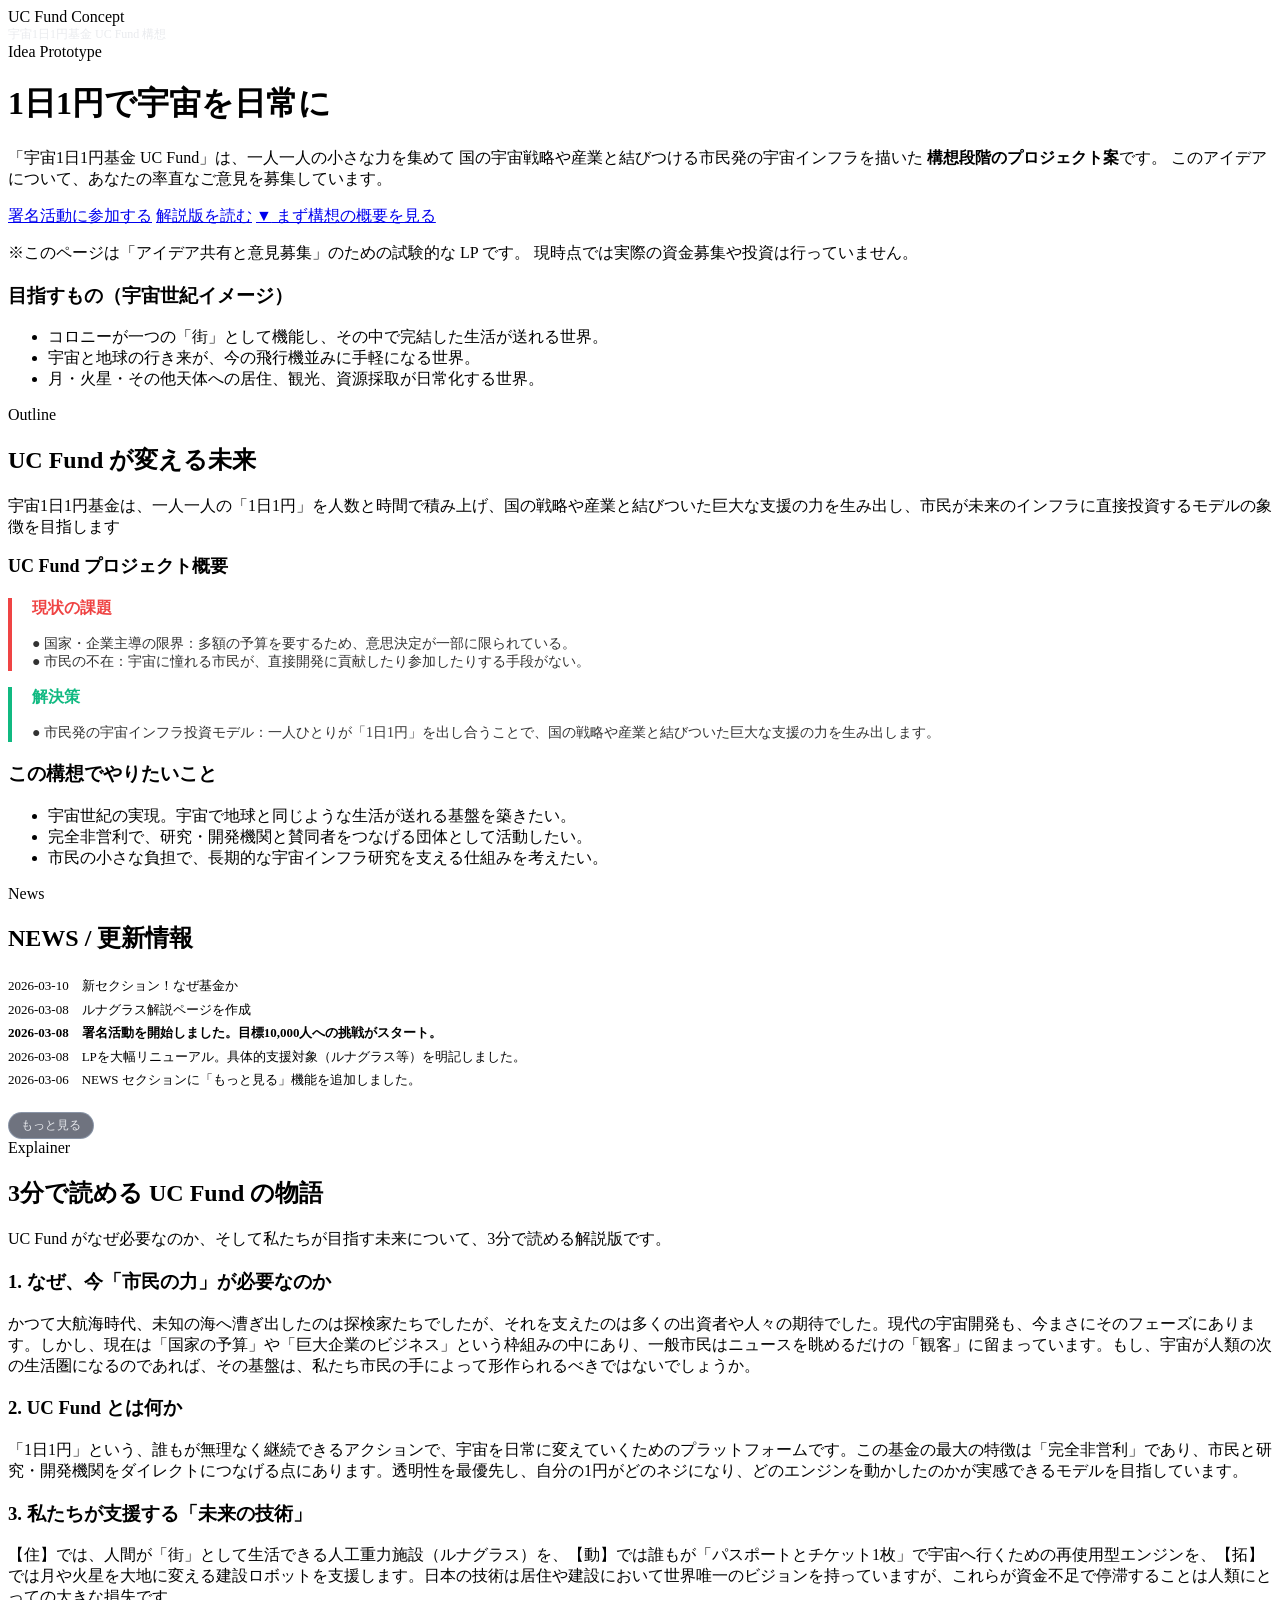
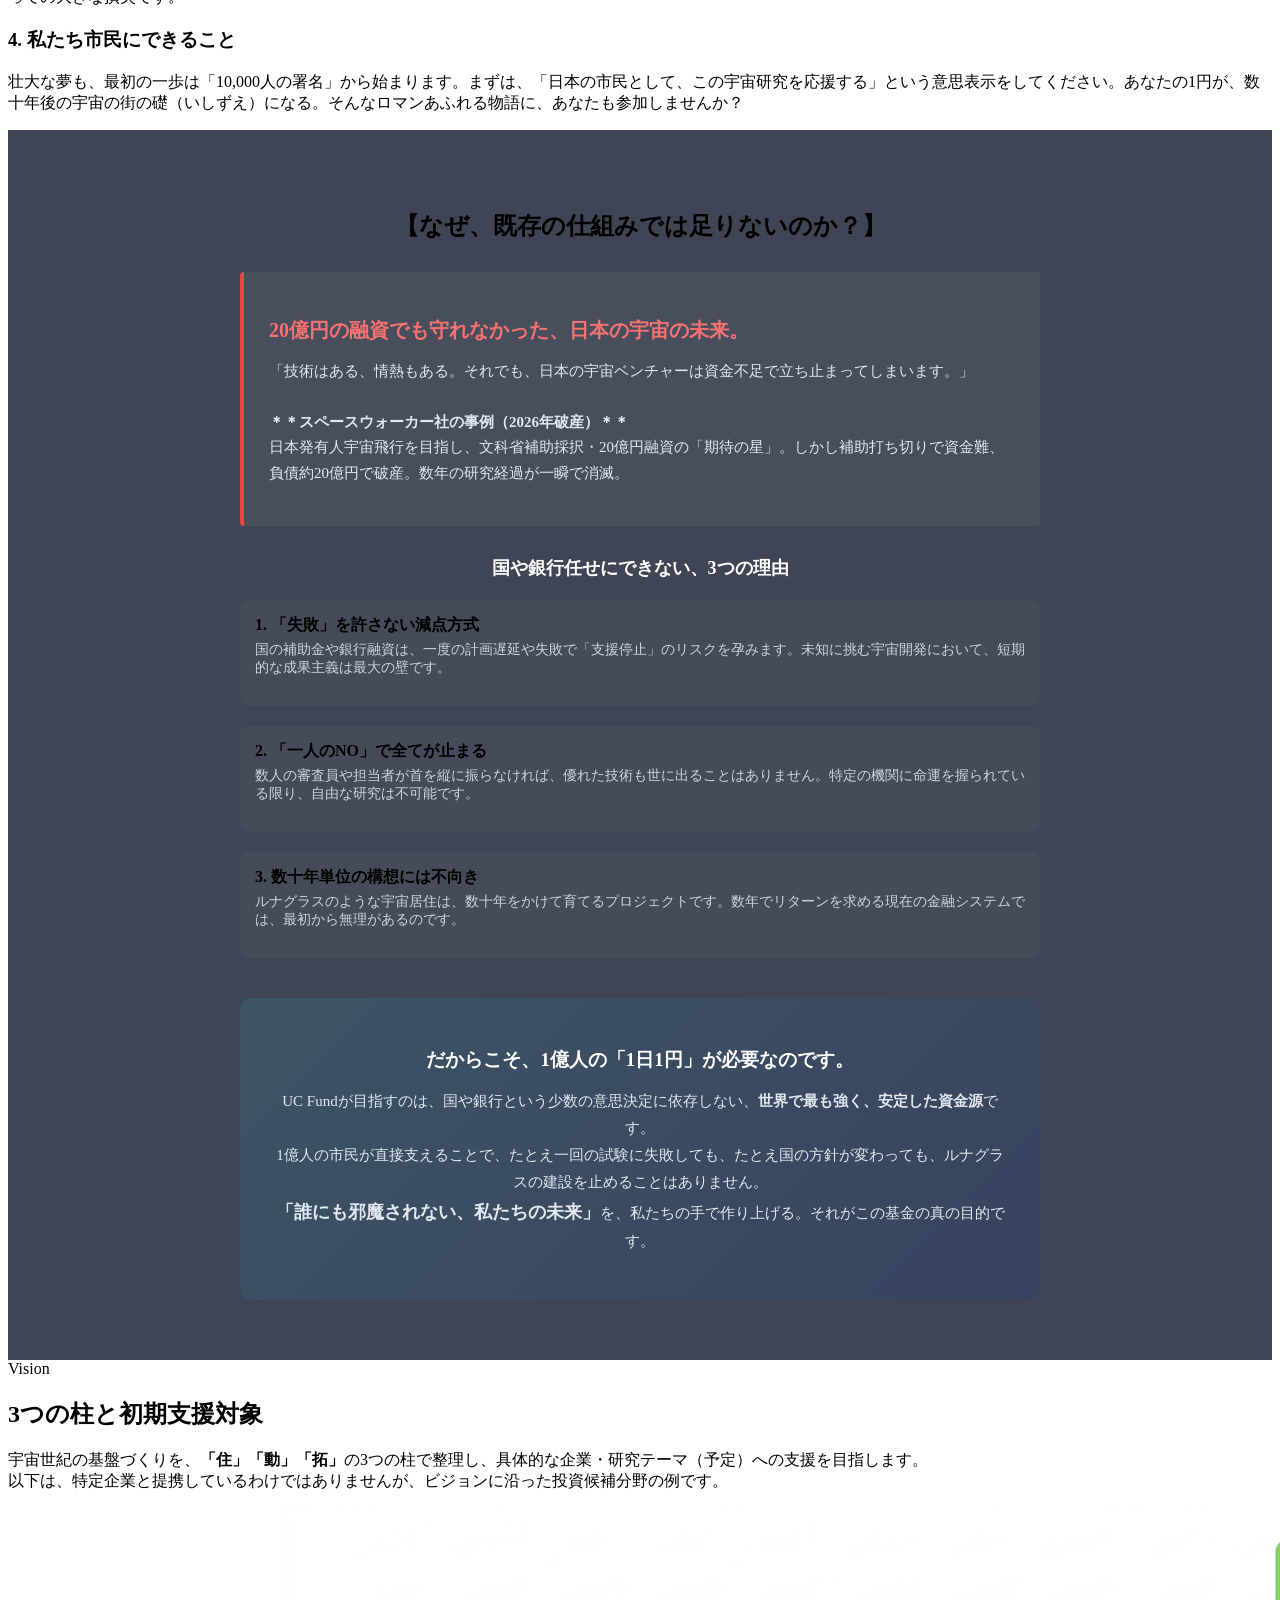
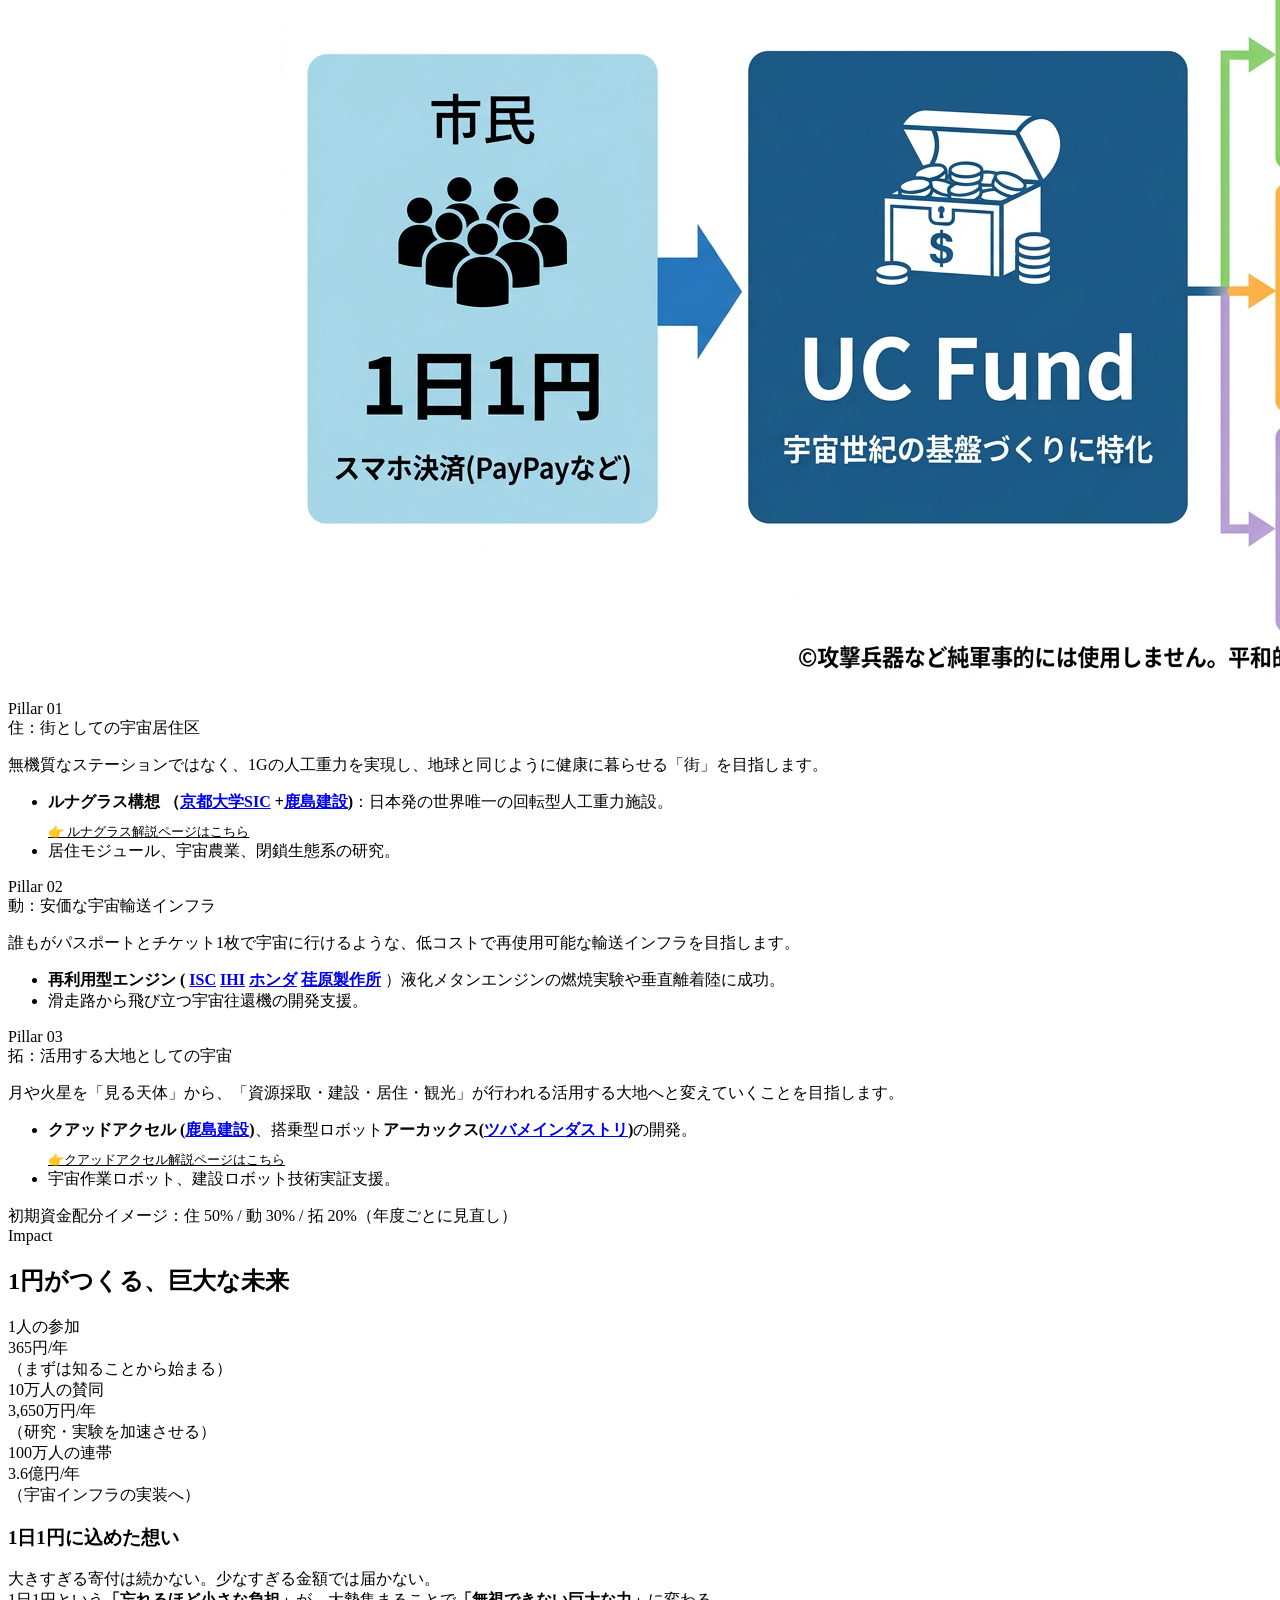
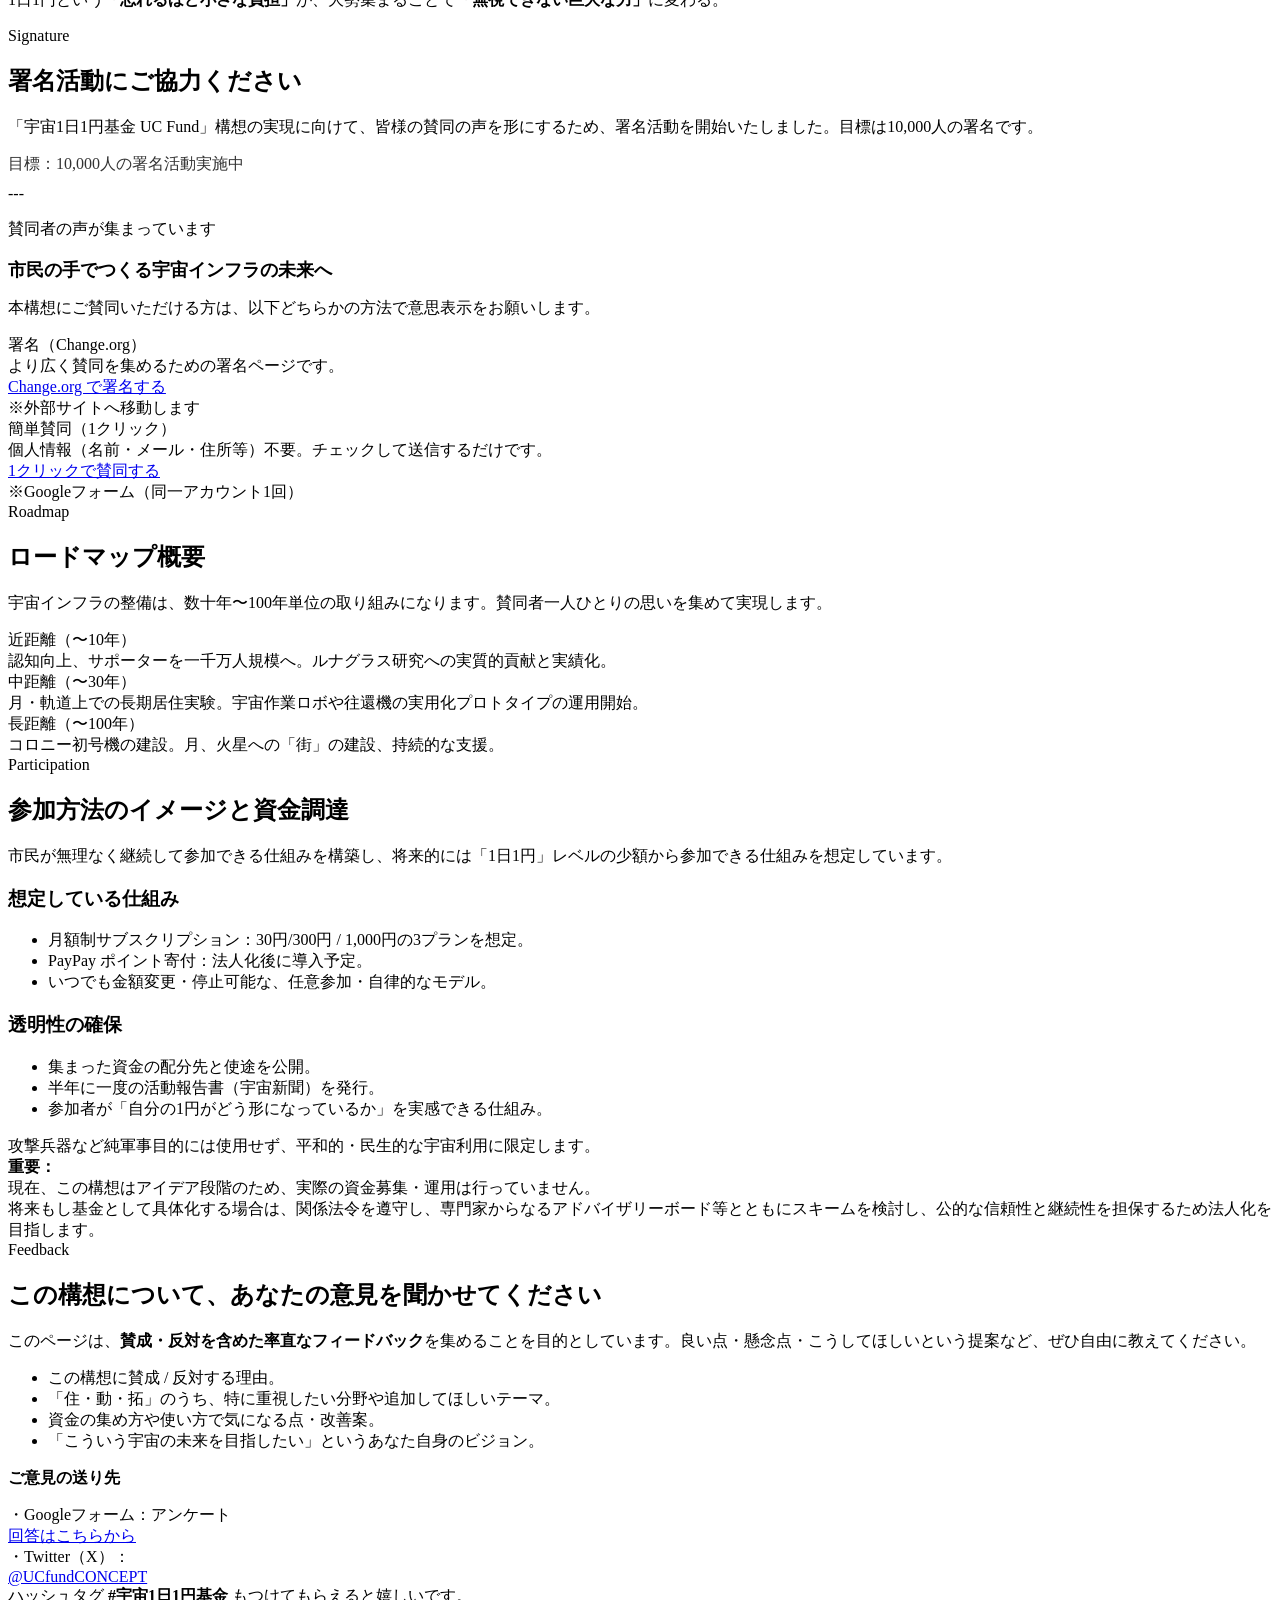
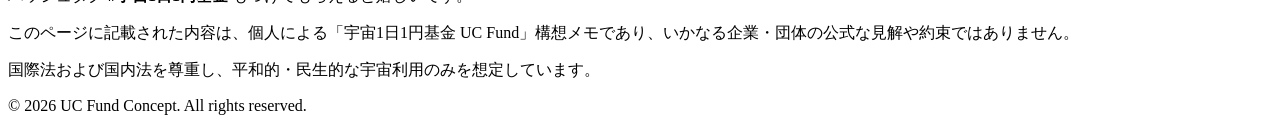
==== commit 04a10890: "Add files via upload" ====
--- a/index.html
+++ b/index.html
@@ -1,910 +1,526 @@
 <!DOCTYPE html>
 <html lang="ja">
 <head>
-<meta charset="UTF-8">
-<title>宇宙1日1円基金 UC Fund 構想</title>
-<meta name="viewport" content="width=device-width, initial-scale=1">
-<meta name="description" content="一日一円で宇宙を日常に。市民がつくる未来の宇宙インフラ『宇宙1日1円基金 UC Fund』構想へのご意見を募集しています。京都大学や鹿島建設等の研究を支援。">
-<style>
-:root {
-  --main-blue: #0b3c75;
-  --accent-cyan: #27d4ff;
-  --accent-orange: #ff9f43;
-  --bg-dark: #020816;
-  --bg-light: #f5f7fb;
-  --text-main: #f1f5f9;
-}
-* {
-  box-sizing: border-box;
-  margin: 0;
-  padding: 0;
-}
-body {
-  font-family: -apple-system, BlinkMacSystemFont, "Segoe UI", sans-serif;
-  line-height: 1.7;
-  color: var(--text-main);
-  background: var(--bg-dark);
-}
-img {
-  max-width: 100%;
-  height: auto;
-  display: block;
-}
-a {
-  color: var(--accent-cyan);
-  text-decoration: none;
-}
-a:hover {
-  text-decoration: underline;
-}
-header {
-  position: relative;
-  min-height: 80vh;
-  color: #fff;
-  overflow: hidden;
-}
-header::before {
-  content: "";
-  position: absolute;
-  inset: 0;
-  background: radial-gradient(circle at 20% 20%, rgba(255,255,255,0.35), transparent 60%),
-              radial-gradient(circle at 80% 80%, rgba(39,212,255,0.35), transparent 55%),
-              linear-gradient(135deg, #020816, #081b3f 60%, #0b3c75);
-  mix-blend-mode: screen;
-  opacity: 0.9;
-  z-index: 1;
-}
-.hero-bg {
-  position: absolute;
-  inset: 0;
-  background: url("IMG_0103.PNG") center/cover no-repeat;
-  filter: blur(2px) brightness(0.55);
-  transform: scale(1.04);
-  z-index: 0;
-}
-.hero-inner {
-  position: relative;
-  z-index: 2;
-  max-width: 1120px;
-  margin: 0 auto;
-  padding: 24px 16px 72px;
-  display: flex;
-  flex-direction: column;
-  justify-content: space-between;
-  min-height: 80vh;
-}
-.hero-top {
-  display: flex;
-  justify-content: space-between;
-  align-items: center;
-  gap: 24px;
-  flex-wrap: wrap;
-}
-.logo {
-  font-weight: 700;
-  letter-spacing: 0.1em;
-  font-size: 14px;
-  text-transform: uppercase;
-  display: flex;
-  align-items: center;
-  gap: 8px;
-}
-.logo-mark {
-  width: 20px;
-  height: 20px;
-  border-radius: 50%;
-  background: radial-gradient(circle at 30% 30%, #fff, #27d4ff 40%, #081b3f 75%);
-  box-shadow: 0 0 12px rgba(39,212,255,0.9);
-}
-.hero-content {
-  max-width: 640px;
-  margin-top: 40px;
-}
-.hero-tag {
-  display: inline-flex;
-  align-items: center;
-  gap: 8px;
-  padding: 4px 10px;
-  border-radius: 999px;
-  background: rgba(6, 182, 212, 0.15);
-  border: 1px solid rgba(129, 230, 217, 0.5);
-  font-size: 11px;
-  letter-spacing: 0.1em;
-  text-transform: uppercase;
-}
-.hero-tag span.dot {
-  width: 6px;
-  height: 6px;
-  border-radius: 999px;
-  background: #34d399;
-  box-shadow: 0 0 8px rgba(52,211,153,0.9);
-}
-.hero-title {
-  font-size: clamp(28px, 5vw, 40px);
-  margin: 18px 0 12px;
-  font-weight: 800;
-  letter-spacing: 0.04em;
-}
-.hero-sub {
-  font-size: 16px;
-  max-width: 520px;
-  color: rgba(241,245,249,0.9);
-}
-.hero-sub strong {
-  color: #fff;
-}
-.hero-cta {
-  margin-top: 26px;
-  display: flex;
-  flex-wrap: wrap;
-  gap: 12px;
-  align-items: center;
-}
-.btn-primary {
-  display: inline-flex;
-  align-items: center;
-  justify-content: center;
-  padding: 10px 22px;
-  border-radius: 999px;
-  border: none;
-  background: linear-gradient(135deg, #27d4ff, #4ade80);
-  color: #020617;
-  font-weight: 700;
-  font-size: 14px;
-  cursor: pointer;
-  box-shadow: 0 10px 25px rgba(8, 47, 73, 0.8);
-  transition: transform 0.15s ease, box-shadow 0.15s ease, filter 0.15s ease;
-}
-.btn-primary:hover {
-  transform: translateY(-1px);
-  filter: brightness(1.05);
-  box-shadow: 0 14px 32px rgba(8, 47, 73, 0.95);
-}
-.btn-signature {
-  background: linear-gradient(135deg, #ff9f43, #ff6b6b);
-  color: #fff;
-}
-.btn-signature:hover {
-    box-shadow: 0 14px 32px rgba(255, 107, 107, 0.5);
-}
-.btn-outline {
-  display: inline-flex;
-  align-items: center;
-  justify-content: center;
-  padding: 9px 20px;
-  border-radius: 999px;
-  border: 1px solid rgba(148, 163, 184, 0.8);
-  background: rgba(15,23,42,0.45);
-  color: #e5e7eb;
-  font-size: 13px;
-  cursor: pointer;
-  gap: 6px;
-}
-.btn-outline span.icon {
-  font-size: 14px;
-}
-.hero-note {
-  margin-top: 14px;
-  font-size: 11px;
-  color: rgba(226,232,240,0.7);
-}
-.hero-note strong {
-  color: #e5e7eb;
-}
-.hero-side-card {
-  margin-top: 40px;
-  margin-left: auto;
-  max-width: 260px;
-  padding: 14px 16px;
-  border-radius: 16px;
-  background: rgba(15,23,42,0.7);
-  backdrop-filter: blur(16px);
-  border: 1px solid rgba(148,163,184,0.4);
-  font-size: 12px;
-}
-.hero-side-card h3 {
-  font-size: 13px;
-  margin-bottom: 6px;
-}
-.hero-side-card ul {
-  list-style: none;
-  padding-left: 0;
-}
-.hero-side-card li {
-  margin-left: 0;
-  padding-left: 14px;
-  position: relative;
-  margin-top: 4px;
-}
-.hero-side-card li::before {
-  content: "•";
-  position: absolute;
-  left: 0;
-  color: #38bdf8;
-}
-main {
-  background: radial-gradient(circle at top, #0b1120, #020617 55%, #020617);
-  color: #e5e7eb;
-}
-section {
-  max-width: 960px;
-  margin: 0 auto;
-  padding: 48px 16px;
-}
-section:nth-of-type(even) {
-  background: linear-gradient(180deg, rgba(15,23,42,0.9), #020617);
-}
-section:nth-of-type(odd) {
-  background: linear-gradient(180deg, #020617, rgba(15,23,42,0.9));
-}
-.section-header {
-  margin-bottom: 24px;
-}
-.section-label {
-  font-size: 11px;
-  letter-spacing: 0.18em;
-  text-transform: uppercase;
-  color: #9ca3af;
-  margin-bottom: 4px;
-}
-.section-title {
-  font-size: 20px;
-  font-weight: 700;
-  margin-bottom: 6px;
-}
-.section-desc {
-  font-size: 14px;
-  color: #cbd5f5;
-  max-width: 640px;
-}
-.section-desc strong {
-  color: #e5e7eb;
-}
-.columns {
-  display: grid;
-  grid-template-columns: 1.3fr 1fr;
-  gap: 24px;
-}
-.card {
-  background: rgba(15,23,42,0.85);
-  border-radius: 18px;
-  padding: 20px 18px;
-  border: 1px solid rgba(148,163,184,0.4);
-  box-shadow: 0 18px 40px rgba(15, 23, 42, 0.7);
-  font-size: 14px;
-}
-.card h3 {
-  font-size: 15px;
-  margin-bottom: 6px;
-}
-.card ul {
-  margin-top: 6px;
-  padding-left: 18px;
-}
-.card li {
-  margin-bottom: 4px;
-}
-.pill-list {
-  display: flex;
-  flex-wrap: wrap;
-  gap: 8px;
-  margin-top: 10px;
-  font-size: 11px;
-}
-.pill {
-  padding: 4px 10px;
-  border-radius: 999px;
-  border: 1px solid rgba(148,163,184,0.7);
-  background: rgba(15,23,42,0.6);
-}
-.pill--green {
-  border-color: rgba(74, 222, 128, 0.8);
-  color: #bbf7d0;
-}
-.pill--orange {
-  border-color: rgba(249, 115, 22, 0.8);
-  color: #fed7aa;
-}
-.pill--blue {
-  border-color: rgba(56, 189, 248, 0.8);
-  color: #bae6fd;
-}
-.three-columns {
-  display: grid;
-  grid-template-columns: repeat(3, minmax(0, 1fr));
-  gap: 18px;
-  margin-top: 10px;
-}
-.pillar-card {
-  background: rgba(15,23,42,0.85);
-  border-radius: 18px;
-  padding: 16px 14px 14px;
-  border: 1px solid rgba(148,163,184,0.4);
-  font-size: 13px;
-}
-.pillar-tag {
-  font-size: 11px;
-  color: #9ca3af;
-  margin-bottom: 2px;
-}
-.pillar-title {
-  font-size: 15px;
-  font-weight: 600;
-  margin-bottom: 4px;
-}
-.pillar-body {
-  font-size: 12px;
-  color: #d1d5db;
-  margin-bottom: 6px;
-  min-height: 52px;
-}
-.pillar-list {
-  list-style: none;
-  padding-left: 0;
-  font-size: 11px;
-  color: #e5e7eb;
-}
-.pillar-list li {
-  margin-top: 3px;
-  padding-left: 14px;
-  position: relative;
-}
-.pillar-list li::before {
-  content: "▶";
-  font-size: 8px;
-  position: absolute;
-  left: 0;
-  top: 3px;
-  color: #38bdf8;
-}
-.timeline {
-  margin-top: 12px;
-  display: grid;
-  gap: 14px;
-}
-.timeline-item {
-  display: grid;
-  grid-template-columns: 0.9fr 3fr;
-  gap: 10px;
-  font-size: 13px;
-}
-.timeline-term {
-  font-weight: 600;
-  color: #a5b4fc;
-}
-.timeline-desc {
-  color: #e5e7eb;
-}
-.participation-grid {
-  display: grid;
-  grid-template-columns: 1fr;
-  gap: 20px;
-  margin-top: 10px;
-  font-size: 13px;
-}
-.participation-box {
-    display: grid;
-    grid-template-columns: 1fr 1fr;
-    gap: 20px;
-}
-.note-box {
-  font-size: 12px;
-  padding: 10px 12px;
-  border-radius: 12px;
-  background: rgba(30,64,175,0.5);
-  border: 1px solid rgba(96,165,250,0.8);
-}
-.story-card {
-    line-height: 2;
-}
-.story-card h3 {
-    color: var(--accent-cyan);
-    margin: 30px 0 15px;
-    border-bottom: 1px solid var(--accent-cyan);
-    display: inline-block;
-}
-.counter-box {
-    text-align: center;
-    padding: 40px;
-    background: rgba(255, 159, 67, 0.1);
-    border-radius: 20px;
-    border: 1px solid var(--accent-orange);
-    margin: 40px 0;
-}
-.counter-num {
-    font-size: 48px;
-    font-weight: 900;
-    color: var(--accent-orange);
-    display: block;
-}
-.feedback-grid {
-  display: grid;
-  grid-template-columns: 1.2fr 1fr;
-  gap: 20px;
-  margin-top: 12px;
-  font-size: 13px;
-}
-.feedback-list {
-  list-style: disc;
-  padding-left: 18px;
-}
-.feedback-card {
-  background: rgba(15,23,42,0.9);
-  border-radius: 16px;
-  padding: 16px 14px;
-  border: 1px dashed rgba(148,163,184,0.7);
-  font-size: 12px;
-}
-.feedback-card strong {
-  color: #e5e7eb;
-}
-.footer {
-  border-top: 1px solid rgba(55,65,81,0.8);
-  padding: 18px 16px 26px;
-  font-size: 11px;
-  color: #9ca3af;
-  max-width: 960px;
-  margin: 0 auto;
-}
-.footer p + p {
-  margin-top: 4px;
-}
-@media (max-width: 768px) {
-  .columns,
-  .three-columns,
-  .timeline-item,
-  .participation-box,
-  .feedback-grid {
-    grid-template-columns: 1fr;
-  }
-  header {
-    min-height: 90vh;
-  }
-  .hero-side-card {
-    margin-left: 0;
-    max-width: none;
-  }
-}
-</style>
+  <meta charset="UTF-8">
+  <title>宇宙1日1円基金 UC Fund 構想</title>
+  <meta name="viewport" content="width=device-width, initial-scale=1">
+  <meta name="description" content="一日一円で宇宙を日常に。市民がつくる未来の宇宙インフラ『宇宙1日1円基金 UC Fund』構想へのご意見を募集しています。京都大学や鹿島建設等の研究を支援。">
+  <link rel="stylesheet" href="ucfund.css">
 </head>
-<body>
-<script async src="https://www.googletagmanager.com/gtag/js?id=G-PY8CK51GXH"></script>
-<script>
-  window.dataLayer = window.dataLayer || [];
-  function gtag(){dataLayer.push(arguments);}
-  gtag('js', new Date());
-  gtag('config', 'G-PY8CK51GXH');
-
-  // --- 1. ニュースの表示/非表示切り替え ---
-  (function () {
-    const maxVisible = 5; 
+  <body>
+  <script async="" src="https://www.googletagmanager.com/gtag/js?id=G-PY8CK51GXH"></script>
+  <script>
+    window.dataLayer = window.dataLayer || [];
+    function gtag(){dataLayer.push(arguments);}
+    gtag('js', new Date());
+    gtag('config', 'G-PY8CK51GXH');
+  
+    // --- 1. ニュースの表示/非表示切り替え ---
+    (function () {
+      const maxVisible = 5; 
+      document.addEventListener('DOMContentLoaded', () => {
+        const list = document.getElementById('news-list');
+        const items = list ? Array.from(list.querySelectorAll('li')) : [];
+        const toggle = document.getElementById('news-toggle');
+        if (!list || !toggle || items.length <= maxVisible) {
+          if (toggle) toggle.style.display = 'none';
+          return;
+        }
+        items.slice(maxVisible).forEach(li => { li.style.display = 'none'; });
+        let expanded = false;
+        toggle.addEventListener('click', () => {
+          expanded = !expanded;
+          if (expanded) {
+            items.forEach(li => li.style.display = '');
+            toggle.textContent = '閉じる';
+          } else {
+            items.slice(maxVisible).forEach(li => { li.style.display = 'none'; });
+            toggle.textContent = 'もっと見る';
+            list.scrollIntoView({ behavior: 'smooth', block: 'start' });
+          }
+        });
+      });
+    })();
+  
+    // --- 2. 署名カウンター取得機能 ---
+    async function fetchSignatureCount() {
+      const gasUrl = "https://script.google.com/macros/s/AKfycbzK-saSpspj0CFCc8A-3s8QRPx3gKOolFUBikqXvl8yb0HFgFHilr3ZGt-QhFejClx8Ug/exec";
+      const countElement = document.getElementById('sig-count');
+      if(!countElement) return;
+  
+      try {
+        const response = await fetch(gasUrl);
+        const data = await response.json();
+        const numCount = parseInt(data.count, 10);
+        if (!isNaN(numCount)) {
+          countElement.innerText = numCount.toLocaleString();
+        } else {
+          countElement.innerText = "---";
+        }
+      } catch (error) {
+        console.error("取得エラー:", error);
+        countElement.innerText = "---";
+      }
+    }
+  
+    // --- 3. 実行指示 ---
+    document.addEventListener('DOMContentLoaded', fetchSignatureCount);
+
+    // --- 4. スクロール表示アニメーション ---
     document.addEventListener('DOMContentLoaded', () => {
-      const list = document.getElementById('news-list');
-      const items = list ? Array.from(list.querySelectorAll('li')) : [];
-      const toggle = document.getElementById('news-toggle');
-      if (!list || !toggle || items.length <= maxVisible) {
-        if (toggle) toggle.style.display = 'none';
+      const targets = Array.from(document.querySelectorAll('.reveal'));
+      if (targets.length === 0) return;
+
+      // フォールバック（IntersectionObserver非対応）
+      if (!('IntersectionObserver' in window)) {
+        targets.forEach(el => el.classList.add('is-visible'));
         return;
       }
-      items.slice(maxVisible).forEach(li => { li.style.display = 'none'; });
-      let expanded = false;
-      toggle.addEventListener('click', () => {
-        expanded = !expanded;
-        if (expanded) {
-          items.forEach(li => li.style.display = '');
-          toggle.textContent = '閉じる';
-        } else {
-          items.slice(maxVisible).forEach(li => { li.style.display = 'none'; });
-          toggle.textContent = 'もっと見る';
-          list.scrollIntoView({ behavior: 'smooth', block: 'start' });
-        }
-      });
+
+      const io = new IntersectionObserver(
+        (entries, observer) => {
+          entries.forEach(entry => {
+            if (!entry.isIntersecting) return;
+            entry.target.classList.add('is-visible');
+            observer.unobserve(entry.target);
+          });
+        },
+        { root: null, threshold: 0.15, rootMargin: '0px 0px -10% 0px' }
+      );
+
+      targets.forEach(el => io.observe(el));
     });
-  })();
-
-  // --- 2. 署名カウンター取得機能 ---
-  async function fetchSignatureCount() {
-    const gasUrl = "https://script.google.com/macros/s/AKfycbzK-saSpspj0CFCc8A-3s8QRPx3gKOolFUBikqXvl8yb0HFgFHilr3ZGt-QhFejClx8Ug/exec";
-    const countElement = document.getElementById('sig-count');
-    if(!countElement) return;
-
-    try {
-      const response = await fetch(gasUrl);
-      const data = await response.json();
-      const numCount = parseInt(data.count, 10);
-      if (!isNaN(numCount)) {
-        countElement.innerText = numCount.toLocaleString();
-      } else {
-        countElement.innerText = "---";
-      }
-    } catch (error) {
-      console.error("取得エラー:", error);
-      countElement.innerText = "---";
-    }
-  }
-
-  // --- 3. 実行指示 ---
-  document.addEventListener('DOMContentLoaded', fetchSignatureCount);
-</script>
-<header>
-  <div class="hero-bg" aria-hidden="true"></div>
-  <div class="hero-inner">
-    <div class="hero-top">
-      <div class="logo">
-        <div class="logo-mark"></div>
-        <span>UC Fund Concept</span>
-      </div>
-      <div style="font-size:12px;color:#e5e7eb;opacity:.8;">
-        宇宙1日1円基金 UC Fund 構想
-      </div>
+  </script>
+  <header>
+    <div class="hero-bg" aria-hidden="true"></div>
+    <div class="hero-inner">
+      <div class="hero-top">
+        <div class="logo">
+          <div class="logo-mark"></div>
+          <span>UC Fund Concept</span>
+        </div>
+        <div style="font-size:12px;color:#e5e7eb;opacity:.8;">
+          宇宙1日1円基金 UC Fund 構想
+        </div>
+      </div>
+      <div class="hero-content">
+        <div class="hero-tag">
+          <span class="dot"></span>
+          <span>Idea Prototype</span>
+        </div>
+        <h1 class="hero-title">1日1円で宇宙を日常に</h1>
+        <p class="hero-sub">
+          「宇宙1日1円基金 UC Fund」は、一人一人の小さな力を集めて
+          国の宇宙戦略や産業と結びつける市民発の宇宙インフラを描いた
+          <strong>構想段階のプロジェクト案</strong>です。
+          このアイデアについて、あなたの率直なご意見を募集しています。
+        </p>
+        <div class="hero-cta">
+          <a href="#signature" class="btn-primary btn-signature">署名活動に参加する</a>
+          <a href="#story" class="btn-primary">解説版を読む</a>
+          <a href="#outline" class="btn-outline">
+            <span class="icon">▼</span>
+            まず構想の概要を見る
+          </a>
+        </div>
+        <p class="hero-note">
+          ※このページは「アイデア共有と意見募集」のための試験的な LP です。
+          現時点では実際の資金募集や投資は行っていません。
+        </p>
+      </div>
+      <aside class="hero-side-card">
+        <h3>目指すもの（宇宙世紀イメージ）</h3>
+        <ul>
+          <li>コロニーが一つの「街」として機能し、その中で完結した生活が送れる世界。</li>
+          <li>宇宙と地球の行き来が、今の飛行機並みに手軽になる世界。</li>
+          <li>月・火星・その他天体への居住、観光、資源採取が日常化する世界。</li>
+        </ul>
+      </aside>
     </div>
-    <div class="hero-content">
-      <div class="hero-tag">
-        <span class="dot"></span>
-        <span>Idea Prototype</span>
-      </div>
-      <h1 class="hero-title">1日1円で宇宙を日常に</h1>
-      <p class="hero-sub">
-        「宇宙1日1円基金 UC Fund」は、一人一人の小さな力を集めて
-        国の宇宙戦略や産業と結びつける市民発の宇宙インフラを描いた
-        <strong>構想段階のプロジェクト案</strong>です。
-        このアイデアについて、あなたの率直なご意見を募集しています。
+  </header>
+  <main>
+    <section id="outline">
+      <div class="section-header">
+        <div class="section-label">Outline</div>
+        <h2 class="section-title">UC Fund が変える未来</h2>
+        <p class="section-desc">
+          宇宙1日1円基金は、一人一人の「1日1円」を人数と時間で積み上げ、国の戦略や産業と結びついた巨大な支援の力を生み出し、市民が未来のインフラに直接投資するモデルの象徴を目指します
+        </p>
+      </div>
+      <div class="columns">
+        <div class="card">
+          <h2 style="color: var(--accent-cyan); margin-bottom: 20px; font-size: 18px;">UC Fund プロジェクト概要</h2>
+          <div class="grid-2">
+            <div class="problem-box" style="border-left: 4px solid #ef4444; padding-left: 20px;">
+              <h3 style="color: #ef4444; font-size: 16px;">現状の課題 </h3>
+              <p style="font-size: 14px; opacity: 0.8;">
+                ● 国家・企業主導の限界：多額の予算を要するため、意思決定が一部に限られている。<br>
+                ● 市民の不在：宇宙に憧れる市民が、直接開発に貢献したり参加したりする手段がない。
+              </p>
+            </div>
+            <div class="solution-box" style="border-left: 4px solid #10b981; padding-left: 20px;">
+              <h3 style="color: #10b981; font-size: 16px;">解決策 </h3>
+              <p style="font-size: 14px; opacity: 0.8;">
+                ● 市民発の宇宙インフラ投資モデル：一人ひとりが「1日1円」を出し合うことで、国の戦略や産業と結びついた巨大な支援の力を生み出します。
+              </p>
+            </div>
+          </div>
+        </div>
+        <div class="card">
+          <h3>この構想でやりたいこと </h3>
+          <ul>
+            <li>宇宙世紀の実現。宇宙で地球と同じような生活が送れる基盤を築きたい。</li>
+            <li>完全非営利で、研究・開発機関と賛同者をつなげる団体として活動したい。</li>
+            <li>市民の小さな負担で、長期的な宇宙インフラ研究を支える仕組みを考えたい。</li>
+          </ul>
+        </div>
+      </div>
+    </section>
+  
+    <section id="news">
+      <div class="section-header">
+        <div class="section-label">News</div>
+        <h2 class="section-title">NEWS / 更新情報</h2>
+      </div>
+      <div class="card">
+        <ul id="news-list" style="list-style:none;padding-left:0;font-size:13px;line-height:1.8;">
+          <li>2026-03-10　新セクション！なぜ基金か</li>
+          <li>2026-03-08　ルナグラス解説ページを作成</li>
+          <li><strong>2026-03-08　署名活動を開始しました。目標10,000人への挑戦がスタート。</strong></li>
+          <li>2026-03-08　LPを大幅リニューアル。具体的支援対象（ルナグラス等）を明記しました。</li>
+          <li>2026-03-06　NEWS セクションに「もっと見る」機能を追加しました。</li>
+          <li style="display: none;">2026-03-05　フィードバック用の Google フォームを設置しました。</li>
+          <li style="display: none;">2026-03-05　Xアカウントを開設し、意見募集をスタートしました。</li>
+          <li style="display: none;">2026-03-05　宇宙1日1円基金 UC Fund の構想サイトを公開しました。</li>
+        </ul>
+        <button id="news-toggle" style="margin-top:8px;font-size:12px;border-radius:999px;
+          border:1px solid rgba(148,163,184,0.7);
+          background:rgba(15,23,42,0.6);color:#e5e7eb;
+          padding:4px 12px;cursor:pointer;">
+          もっと見る
+        </button>
+      </div>
+    </section>
+  
+  
+    <section id="story">
+      <div class="section-header">
+        <div class="section-label">Explainer</div>
+        <h2 class="section-title">3分で読める UC Fund の物語</h2>
+        <p class="section-desc">
+          UC Fund がなぜ必要なのか、そして私たちが目指す未来について、3分で読める解説版です。
+        </p>
+      </div>
+      <div class="card story-card">
+          <h3>1. なぜ、今「市民の力」が必要なのか </h3>
+          <p>かつて大航海時代、未知の海へ漕ぎ出したのは探検家たちでしたが、それを支えたのは多くの出資者や人々の期待でした。現代の宇宙開発も、今まさにそのフェーズにあります。しかし、現在は「国家の予算」や「巨大企業のビジネス」という枠組みの中にあり、一般市民はニュースを眺めるだけの「観客」に留まっています。もし、宇宙が人類の次の生活圏になるのであれば、その基盤は、私たち市民の手によって形作られるべきではないでしょうか。</p>
+  
+          <h3>2. UC Fund とは何か </h3>
+          <p>「1日1円」という、誰もが無理なく継続できるアクションで、宇宙を日常に変えていくためのプラットフォームです。この基金の最大の特徴は「完全非営利」であり、市民と研究・開発機関をダイレクトにつなげる点にあります。透明性を最優先し、自分の1円がどのネジになり、どのエンジンを動かしたのかが実感できるモデルを目指しています。</p>
+  
+          <h3>3. 私たちが支援する「未来の技術」 </h3>
+          <p>【住】では、人間が「街」として生活できる人工重力施設（ルナグラス）を、【動】では誰もが「パスポートとチケット1枚」で宇宙へ行くための再使用型エンジンを、【拓】では月や火星を大地に変える建設ロボットを支援します。日本の技術は居住や建設において世界唯一のビジョンを持っていますが、これらが資金不足で停滞することは人類にとっての大きな損失です。</p>
+  
+          <h3>4. 私たち市民にできること </h3>
+          <p>壮大な夢も、最初の一歩は「10,000人の署名」から始まります。まずは、「日本の市民として、この宇宙研究を応援する」という意思表示をしてください。あなたの1円が、数十年後の宇宙の街の礎（いしずえ）になる。そんなロマンあふれる物語に、あなたも参加しませんか？</p>
+      </div>
+    </section>
+  
+    <section id="why-fund" style="padding: 60px 20px; background: rgba(15, 23, 42, 0.8);">
+      <div style="max-width: 800px; margin: 0 auto;">
+          <h2 style="text-align: center; color: var(--accent-cyan); font-size: 24px; margin-bottom: 30px;">
+              【なぜ、既存の仕組みでは足りないのか？】
+          </h2>
+          
+          <div style="background: rgba(255, 255, 255, 0.05); padding: 25px; border-left: 4px solid #ef4444; border-radius: 4px; margin-bottom: 30px;">
+              <h3 style="color: #f87171; font-size: 20px; margin-bottom: 15px;">20億円の融資でも守れなかった、日本の宇宙の未来。</h3>
+              <p style="font-size: 15px; line-height: 1.7; color: #e2e8f0;">
+                  「技術はある、情熱もある。それでも、日本の宇宙ベンチャーは資金不足で立ち止まってしまいます。」<br><br>
+                  <strong>＊＊スペースウォーカー社の事例（2026年破産）＊＊</strong><br>
+                  日本発有人宇宙飛行を目指し、文科省補助採択・20億円融資の「期待の星」。しかし補助打ち切りで資金難、負債約20億円で破産。数年の研究経過が一瞬で消滅。
+              </p>
+          </div>
+  
+          <h3 style="color: white; font-size: 18px; margin-bottom: 20px; text-align: center;">国や銀行任せにできない、3つの理由</h3>
+          
+          <div style="display: grid; gap: 20px; margin-bottom: 40px;">
+              <div style="background: rgba(255,255,255,0.03); padding: 15px; border-radius: 8px;">
+                  <span style="color: var(--accent-cyan); font-weight: bold;">1. 「失敗」を許さない減点方式</span><br>
+                  <p style="font-size: 14px; color: #cbd5e1; margin-top: 5px;">国の補助金や銀行融資は、一度の計画遅延や失敗で「支援停止」のリスクを孕みます。未知に挑む宇宙開発において、短期的な成果主義は最大の壁です。</p>
+              </div>
+              <div style="background: rgba(255,255,255,0.03); padding: 15px; border-radius: 8px;">
+                  <span style="color: var(--accent-cyan); font-weight: bold;">2. 「一人のNO」で全てが止まる</span><br>
+                  <p style="font-size: 14px; color: #cbd5e1; margin-top: 5px;">数人の審査員や担当者が首を縦に振らなければ、優れた技術も世に出ることはありません。特定の機関に命運を握られている限り、自由な研究は不可能です。</p>
+              </div>
+              <div style="background: rgba(255,255,255,0.03); padding: 15px; border-radius: 8px;">
+                  <span style="color: var(--accent-cyan); font-weight: bold;">3. 数十年単位の構想には不向き</span><br>
+                  <p style="font-size: 14px; color: #cbd5e1; margin-top: 5px;">ルナグラスのような宇宙居住は、数十年をかけて育てるプロジェクトです。数年でリターンを求める現在の金融システムでは、最初から無理があるのです。</p>
+              </div>
+          </div>
+  
+          <div style="text-align: center; background: linear-gradient(135deg, rgba(39, 212, 255, 0.1) 0%, rgba(30, 58, 138, 0.2) 100%); padding: 30px; border-radius: 12px; border: 1px solid var(--accent-cyan);">
+              <h3 style="color: white; margin-bottom: 15px;">だからこそ、1億人の「1日1円」が必要なのです。</h3>
+              <p style="font-size: 15px; line-height: 1.8; color: #e2e8f0;">
+                  UC Fundが目指すのは、国や銀行という少数の意思決定に依存しない、<strong>世界で最も強く、安定した資金源</strong>です。<br>
+                  1億人の市民が直接支えることで、たとえ一回の試験に失敗しても、たとえ国の方針が変わっても、ルナグラスの建設を止めることはありません。<br>
+                  <span style="color: var(--accent-cyan); font-weight: bold; font-size: 18px;">「誰にも邪魔されない、私たちの未来」</span>を、私たちの手で作り上げる。それがこの基金の真の目的です。
+              </p>
+          </div>
+      </div>
+  </section>
+  
+    <section id="pillars">
+      <div class="section-header">
+        <div class="section-label">Vision</div>
+        <h2 class="section-title">3つの柱と初期支援対象 </h2>
+        <p class="section-desc">
+          宇宙世紀の基盤づくりを、<strong>「住」「動」「拓」</strong>の3つの柱で整理し、具体的な企業・研究テーマ（予定）への支援を目指します。<br>
+          以下は、特定企業と提携しているわけではありませんが、ビジョンに沿った投資候補分野の例です。
+        </p>
+      </div>
+      <div style="max-width: 720px;margin: 0 auto 20px;">
+        <img src="IMG_0121.png" alt="UC Fund構想図">
+      </div>
+      <div class="three-columns">
+        <div class="pillar-card">
+          <div class="pillar-tag">Pillar 01 </div>
+          <div class="pillar-title">住：街としての宇宙居住区 </div>
+          <p class="pillar-body">
+            無機質なステーションではなく、1Gの人工重力を実現し、地球と同じように健康に暮らせる「街」を目指します。
+          </p>
+          <ul class="pillar-list">
+            <li><strong>ルナグラス構想 （<a href="https://space.innovationkyoto.org/" target="_blank" rel="noopener noreferrer">京都大学SIC</a> +<a href="https://www.kajima.co.jp/" target="_blank" rel="noopener noreferrer">鹿島建設</a>)</strong>：日本発の世界唯一の回転型人工重力施設。</li>
+            <a href="https://ucfundproject-ops.github.io/runa/" style="display: inline-block; margin-top: 10px; font-size: 13px; color: var(--accent-cyan); text-decoration: underline;">
+      👉 ルナグラス解説ページはこちら</a>
+            <li>居住モジュール、宇宙農業、閉鎖生態系の研究。</li>
+          </ul>
+        </div>
+        <div class="pillar-card">
+          <div class="pillar-tag">Pillar 02 </div>
+          <div class="pillar-title">動：安価な宇宙輸送インフラ </div>
+          <p class="pillar-body">
+            誰もがパスポートとチケット1枚で宇宙に行けるような、低コストで再使用可能な輸送インフラを目指します。
+          </p>
+          <ul class="pillar-list">
+            <li><strong>再利用型エンジン (
+              <a href="https://innovative-space-carrier.co.jp/" target="_blank" rel="noopener noreferrer">ISC</a>
+              <a href="https://www.ihi.co.jp/" target="_blank" rel="noopener noreferrer">IHI</a>
+              <a href="https://global.honda/jp/topics/2025/c_2025-06-17c.html" target="_blank" rel="noopener noreferrer">ホンダ</a>
+              <a href="https://www.ebara.com/jp-ja/" target="_blank" rel="noopener noreferrer">荏原製作所</a>
+              </strong>）液化メタンエンジンの燃焼実験や垂直離着陸に成功。</li>
+            <li>滑走路から飛び立つ宇宙往還機の開発支援。</li>
+          </ul>
+        </div>
+        <div class="pillar-card">
+          <div class="pillar-tag">Pillar 03 </div>
+          <div class="pillar-title">拓：活用する大地としての宇宙 </div>
+          <p class="pillar-body">
+            月や火星を「見る天体」から、「資源採取・建設・居住・観光」が行われる活用する大地へと変えていくことを目指します。
+          </p>
+          <ul class="pillar-list">
+            <li><strong>クアッドアクセル (<a href="https://www.kajima.co.jp/" target="_blank" rel="noopener noreferrer">鹿島建設</a>)</strong>、搭乗型ロボット<strong>アーカックス(<a href="https://tsubame-hi.com/" target="_blank" rel="noopener noreferrer">ツバメインダストリ</a>)</strong>の開発。</li>
+            <a href="https://ucfundproject-ops.github.io/A4CSEL/" style="display: inline-block; margin-top: 10px; font-size: 13px; color: var(--accent-cyan); text-decoration: underline;">
+              👉クアッドアクセル解説ページはこちら
+            </a>
+            <li>宇宙作業ロボット、建設ロボット技術実証支援。</li>
+          </ul>
+        </div>
+      </div>
+      <div class="pill-list">
+        <div class="pill pill--green">初期資金配分イメージ：住 50% / 動 30% / 拓 20%（年度ごとに見直し）</div>
+      </div>
+    </section>
+
+    <section id="power-of-1yen" class="reveal">
+      <div class="section-header">
+        <div class="section-label">Impact</div>
+        <h2 class="section-title">1円がつくる、巨大な未来</h2>
+      </div>
+
+      <div class="impact-grid">
+        <div class="impact-card">
+          <div class="impact-title">1人の参加</div>
+          <div class="impact-number">365円/年</div>
+          <div class="impact-note">（まずは知ることから始まる）</div>
+        </div>
+
+        <div class="impact-card">
+          <div class="impact-title">10万人の賛同</div>
+          <div class="impact-number">3,650万円/年</div>
+          <div class="impact-note">（研究・実験を加速させる）</div>
+        </div>
+
+        <div class="impact-card">
+          <div class="impact-title">100万人の連帯</div>
+          <div class="impact-number">3.6億円/年</div>
+          <div class="impact-note">（宇宙インフラの実装へ）</div>
+        </div>
+      </div>
+    </section>
+
+    <section class="impact-message" aria-labelledby="impact-message-title">
+      <h3 id="impact-message-title" class="impact-message-title">1日1円に込めた想い</h3>
+      <p class="impact-message-body">
+        大きすぎる寄付は続かない。少なすぎる金額では届かない。<br>
+        1日1円という<strong>「忘れるほど小さな負担」</strong>が、大勢集まることで<strong>「無視できない巨大な力」</strong>に変わる。
       </p>
-      <div class="hero-cta">
-        <a href="#signature" class="btn-primary btn-signature">署名活動に参加する</a>
-        <a href="#story" class="btn-primary">解説版を読む</a>
-        <a href="#outline" class="btn-outline">
-          <span class="icon">▼</span>
-          まず構想の概要を見る
-        </a>
-      </div>
-      <p class="hero-note">
-        ※このページは「アイデア共有と意見募集」のための試験的な LP です。
-        現時点では実際の資金募集や投資は行っていません。
-      </p>
-    </div>
-    <aside class="hero-side-card">
-      <h3>目指すもの（宇宙世紀イメージ）</h3>
-      <ul>
-        <li>コロニーが一つの「街」として機能し、その中で完結した生活が送れる世界。</li>
-        <li>宇宙と地球の行き来が、今の飛行機並みに手軽になる世界。</li>
-        <li>月・火星・その他天体への居住、観光、資源採取が日常化する世界。</li>
-      </ul>
-    </aside>
-  </div>
-</header>
-<main>
-  <section id="outline">
-    <div class="section-header">
-      <div class="section-label">Outline</div>
-      <h2 class="section-title">UC Fund が変える未来</h2>
-      <p class="section-desc">
-        宇宙1日1円基金は、一人一人の「1日1円」を人数と時間で積み上げ、国の戦略や産業と結びついた巨大な支援の力を生み出し、市民が未来のインフラに直接投資するモデルの象徴を目指します
-      </p>
-    </div>
-    <div class="columns">
+    </section>
+
+    <section id="signature">
+      <div class="section-header">
+        <div class="section-label">Signature</div>
+        <h2 class="section-title">署名活動にご協力ください</h2>
+        <p class="section-desc">
+          「宇宙1日1円基金 UC Fund」構想の実現に向けて、皆様の賛同の声を形にするため、署名活動を開始いたしました。目標は10,000人の署名です。
+        </p>
+      </div>
+      <div class="counter-box">
+          <p style="margin-bottom: 10px; opacity: 0.8;">目標：10,000人の署名活動実施中 </p>
+          <span class="counter-num" id="sig-count">0</span>
+          <p>賛同者の声が集まっています</p>
+      </div>
+      <div class="card signature-card">
+        <h3 style="font-size: 18px; margin-bottom: 12px;">市民の手でつくる宇宙インフラの未来へ </h3>
+        <p class="signature-lead">本構想にご賛同いただける方は、以下どちらかの方法で意思表示をお願いします。</p>
+
+        <div class="signature-split">
+          <div class="signature-col">
+            <div class="signature-col-title">署名（Change.org）</div>
+            <div class="signature-col-desc">より広く賛同を集めるための署名ページです。</div>
+            <a href="https://c.org/QYcgwPDdTQ" target="_blank" rel="noopener noreferrer" class="btn-primary btn-signature">
+              Change.org で署名する
+            </a>
+            <div class="signature-col-note">※外部サイトへ移動します</div>
+          </div>
+
+          <div class="signature-col">
+            <div class="signature-col-title">簡単賛同（1クリック）</div>
+            <div class="signature-col-desc">個人情報（名前・メール・住所等）不要。チェックして送信するだけです。</div>
+            <a href="https://docs.google.com/forms/d/e/1FAIpQLSf8visBpvssC4N7YQXYUaOkUy5MoL-fm-YE_lwNdL-ssWqvfA/viewform?usp=publish-editor"
+               target="_blank" rel="noopener noreferrer"
+               class="btn-primary btn-consent">
+              1クリックで賛同する
+            </a>
+            <div class="signature-col-note">※Googleフォーム（同一アカウント1回）</div>
+          </div>
+        </div>
+      </div>
+    </section>
+  
+    <section id="roadmap">
+      <div class="section-header">
+        <div class="section-label">Roadmap</div>
+        <h2 class="section-title">ロードマップ概要</h2>
+        <p class="section-desc">
+          宇宙インフラの整備は、数十年〜100年単位の取り組みになります。賛同者一人ひとりの思いを集めて実現します。
+        </p>
+      </div>
       <div class="card">
-        <h2 style="color: var(--accent-cyan); margin-bottom: 20px; font-size: 18px;">UC Fund プロジェクト概要</h2>
-        <div class="grid-2">
-          <div class="problem-box" style="border-left: 4px solid #ef4444; padding-left: 20px;">
-            <h3 style="color: #ef4444; font-size: 16px;">現状の課題 </h3>
-            <p style="font-size: 14px; opacity: 0.8;">
-              ● 国家・企業主導の限界：多額の予算を要するため、意思決定が一部に限られている。<br>
-              ● 市民の不在：宇宙に憧れる市民が、直接開発に貢献したり参加したりする手段がない。
-            </p>
-          </div>
-          <div class="solution-box" style="border-left: 4px solid #10b981; padding-left: 20px;">
-            <h3 style="color: #10b981; font-size: 16px;">解決策 </h3>
-            <p style="font-size: 14px; opacity: 0.8;">
-              ● 市民発の宇宙インフラ投資モデル：一人ひとりが「1日1円」を出し合うことで、国の戦略や産業と結びついた巨大な支援の力を生み出します。
-            </p>
-          </div>
-        </div>
-      </div>
-      <div class="card">
-        <h3>この構想でやりたいこと </h3>
-        <ul>
-          <li>宇宙世紀の実現。宇宙で地球と同じような生活が送れる基盤を築きたい。</li>
-          <li>完全非営利で、研究・開発機関と賛同者をつなげる団体として活動したい。</li>
-          <li>市民の小さな負担で、長期的な宇宙インフラ研究を支える仕組みを考えたい。</li>
-        </ul>
-      </div>
-    </div>
-  </section>
-
-  <section id="news">
-    <div class="section-header">
-      <div class="section-label">News</div>
-      <h2 class="section-title">NEWS / 更新情報</h2>
-    </div>
-    <div class="card">
-      <ul id="news-list" style="list-style:none;padding-left:0;font-size:13px;line-height:1.8;">
-        <li>2026-03-10　新セクション！なぜ基金か</li>
-        <li>2026-03-08　ルナグラス解説ページを作成</li>
-        <li><strong>2026-03-08　署名活動を開始しました。目標10,000人への挑戦がスタート。</strong></li>
-        <li>2026-03-08　LPを大幅リニューアル。具体的支援対象（ルナグラス等）を明記しました。</li>
-        <li>2026-03-06　NEWS セクションに「もっと見る」機能を追加しました。</li>
-        <li>2026-03-05　フィードバック用の Google フォームを設置しました。</li>
-        <li>2026-03-05　Xアカウントを開設し、意見募集をスタートしました。</li>
-        <li>2026-03-05　宇宙1日1円基金 UC Fund の構想サイトを公開しました。</li>
-      </ul>
-      <button id="news-toggle"
-        style="margin-top:8px;font-size:12px;border-radius:999px;
-        border:1px solid rgba(148,163,184,0.7);
-        background:rgba(15,23,42,0.6);color:#e5e7eb;
-        padding:4px 12px;cursor:pointer;">
-        もっと見る
-      </button>
-    </div>
-  </section>
-
-
-  <section id="story">
-    <div class="section-header">
-      <div class="section-label">Explainer</div>
-      <h2 class="section-title">3分で読める UC Fund の物語</h2>
-      <p class="section-desc">
-        UC Fund がなぜ必要なのか、そして私たちが目指す未来について、3分で読める解説版です。
-      </p>
-    </div>
-    <div class="card story-card">
-        <h3>1. なぜ、今「市民の力」が必要なのか </h3>
-        <p>かつて大航海時代、未知の海へ漕ぎ出したのは探検家たちでしたが、それを支えたのは多くの出資者や人々の期待でした。現代の宇宙開発も、今まさにそのフェーズにあります。しかし、現在は「国家の予算」や「巨大企業のビジネス」という枠組みの中にあり、一般市民はニュースを眺めるだけの「観客」に留まっています。もし、宇宙が人類の次の生活圏になるのであれば、その基盤は、私たち市民の手によって形作られるべきではないでしょうか。</p>
-
-        <h3>2. UC Fund とは何か </h3>
-        <p>「1日1円」という、誰もが無理なく継続できるアクションで、宇宙を日常に変えていくためのプラットフォームです。この基金の最大の特徴は「完全非営利」であり、市民と研究・開発機関をダイレクトにつなげる点にあります。透明性を最優先し、自分の1円がどのネジになり、どのエンジンを動かしたのかが実感できるモデルを目指しています。</p>
-
-        <h3>3. 私たちが支援する「未来の技術」 </h3>
-        <p>【住】では、人間が「街」として生活できる人工重力施設（ルナグラス）を、【動】では誰もが「パスポートとチケット1枚」で宇宙へ行くための再使用型エンジンを、【拓】では月や火星を大地に変える建設ロボットを支援します。日本の技術は居住や建設において世界唯一のビジョンを持っていますが、これらが資金不足で停滞することは人類にとっての大きな損失です。</p>
-
-        <h3>4. 私たち市民にできること </h3>
-        <p>壮大な夢も、最初の一歩は「10,000人の署名」から始まります。まずは、「日本の市民として、この宇宙研究を応援する」という意思表示をしてください。あなたの1円が、数十年後の宇宙の街の礎（いしずえ）になる。そんなロマンあふれる物語に、あなたも参加しませんか？</p>
-    </div>
-  </section>
-
-  <section id="why-fund" style="padding: 60px 20px; background: rgba(15, 23, 42, 0.8);">
-    <div style="max-width: 800px; margin: 0 auto;">
-        <h2 style="text-align: center; color: var(--accent-cyan); font-size: 24px; margin-bottom: 30px;">
-            【なぜ、既存の仕組みでは足りないのか？】
-        </h2>
-        
-        <div style="background: rgba(255, 255, 255, 0.05); padding: 25px; border-left: 4px solid #ef4444; border-radius: 4px; margin-bottom: 30px;">
-            <h3 style="color: #f87171; font-size: 20px; margin-bottom: 15px;">20億円の融資でも守れなかった、日本の宇宙の未来。</h3>
-            <p style="font-size: 15px; line-height: 1.7; color: #e2e8f0;">
-                「技術はある、情熱もある。それでも、日本の宇宙ベンチャーは資金不足で立ち止まってしまいます。」<br><br>
-                <strong>＊＊スペースウォーカー社の事例（2026年破産）＊＊</strong><br>
-                日本発有人宇宙飛行を目指し、文科省補助採択・20億円融資の「期待の星」。しかし補助打ち切りで資金難、負債約20億円で破産。数年の研究経過が一瞬で消滅。
-            </p>
-        </div>
-
-        <h3 style="color: white; font-size: 18px; margin-bottom: 20px; text-align: center;">国や銀行任せにできない、3つの理由</h3>
-        
-        <div style="display: grid; gap: 20px; margin-bottom: 40px;">
-            <div style="background: rgba(255,255,255,0.03); padding: 15px; border-radius: 8px;">
-                <span style="color: var(--accent-cyan); font-weight: bold;">1. 「失敗」を許さない減点方式</span><br>
-                <p style="font-size: 14px; color: #cbd5e1; margin-top: 5px;">国の補助金や銀行融資は、一度の計画遅延や失敗で「支援停止」のリスクを孕みます。未知に挑む宇宙開発において、短期的な成果主義は最大の壁です。</p>
-            </div>
-            <div style="background: rgba(255,255,255,0.03); padding: 15px; border-radius: 8px;">
-                <span style="color: var(--accent-cyan); font-weight: bold;">2. 「一人のNO」で全てが止まる</span><br>
-                <p style="font-size: 14px; color: #cbd5e1; margin-top: 5px;">数人の審査員や担当者が首を縦に振らなければ、優れた技術も世に出ることはありません。特定の機関に命運を握られている限り、自由な研究は不可能です。</p>
-            </div>
-            <div style="background: rgba(255,255,255,0.03); padding: 15px; border-radius: 8px;">
-                <span style="color: var(--accent-cyan); font-weight: bold;">3. 数十年単位の構想には不向き</span><br>
-                <p style="font-size: 14px; color: #cbd5e1; margin-top: 5px;">ルナグラスのような宇宙居住は、数十年をかけて育てるプロジェクトです。数年でリターンを求める現在の金融システムでは、最初から無理があるのです。</p>
-            </div>
-        </div>
-
-        <div style="text-align: center; background: linear-gradient(135deg, rgba(39, 212, 255, 0.1) 0%, rgba(30, 58, 138, 0.2) 100%); padding: 30px; border-radius: 12px; border: 1px solid var(--accent-cyan);">
-            <h3 style="color: white; margin-bottom: 15px;">だからこそ、1億人の「1日1円」が必要なのです。</h3>
-            <p style="font-size: 15px; line-height: 1.8; color: #e2e8f0;">
-                UC Fundが目指すのは、国や銀行という少数の意思決定に依存しない、<strong>世界で最も強く、安定した資金源</strong>です。<br>
-                1億人の市民が直接支えることで、たとえ一回の試験に失敗しても、たとえ国の方針が変わっても、ルナグラスの建設を止めることはありません。<br>
-                <span style="color: var(--accent-cyan); font-weight: bold; font-size: 18px;">「誰にも邪魔されない、私たちの未来」</span>を、私たちの手で作り上げる。それがこの基金の真の目的です。
-            </p>
-        </div>
-    </div>
-</section>
-
-  <section id="signature">
-    <div class="section-header">
-      <div class="section-label">Signature</div>
-      <h2 class="section-title">署名活動にご協力ください</h2>
-      <p class="section-desc">
-        「宇宙1日1円基金 UC Fund」構想の実現に向けて、皆様の賛同の声を形にするため、署名活動を開始いたしました。目標は10,000人の署名です。
-      </p>
-    </div>
-    <div class="counter-box">
-        <p style="margin-bottom: 10px; opacity: 0.8;">目標：10,000人の署名活動実施中 </p>
-        <span class="counter-num" id="sig-count">読み込み中...</span>
-        <p>賛同者の声が集まっています</p>
-    </div>
-    <div class="card" style="text-align: center; padding: 40px 20px;">
-      <h3 style="font-size: 18px; margin-bottom: 12px;">市民の手でつくる宇宙インフラの未来へ </h3>
-      <p style="margin-bottom: 24px; color: #cbd5f5;">本構想にご賛同いただける方は、ぜひ以下のリンクよりご署名をお願いいたします。</p>
-      <a href="https://c.org/QYcgwPDdTQ" target="_blank" rel="noopener noreferrer" class="btn-primary" style="background: linear-gradient(135deg, #ff9f43, #ff6b6b); color: white; padding: 12px 32px; font-size: 16px; display: inline-flex; box-shadow: 0 8px 20px rgba(255, 107, 107, 0.4);">
-        Change.org で署名する
-      </a>
-      <p style="margin-top: 20px; font-size: 14px; opacity: 0.6;">※Change.org の外部サイトへ移動します</p>
-    </div>
-  </section>
-
-  
-  <section id="pillars">
-    <div class="section-header">
-      <div class="section-label">Vision</div>
-      <h2 class="section-title">3つの柱と初期支援対象 </h2>
-      <p class="section-desc">
-        宇宙世紀の基盤づくりを、<strong>「住」「動」「拓」</strong>の3つの柱で整理し、具体的な企業・研究テーマ（予定）への支援を目指します。<br>
-        以下は、特定企業と提携しているわけではありませんが、ビジョンに沿った投資候補分野の例です。
-      </p>
-    </div>
-    <div style="max-width: 720px;margin: 0 auto 20px;">
-      <img src="IMG_0121.png" alt="UC Fund構想図">
-    </div>
-    <div class="three-columns">
-      <div class="pillar-card">
-        <div class="pillar-tag">Pillar 01 </div>
-        <div class="pillar-title">住：街としての宇宙居住区 </div>
-        <p class="pillar-body">
-          無機質なステーションではなく、1Gの人工重力を実現し、地球と同じように健康に暮らせる「街」を目指します。
-        </p>
-        <ul class="pillar-list">
-          <li><strong>ルナグラス構想 （<a href="https://space.innovationkyoto.org/"target="_blank" rel="noopener noreferrer">京都大学SIC</a> +<a href="https://www.kajima.co.jp/"target="_blank" rel="noopener noreferrer">鹿島建設</a>)</strong>：日本発の世界唯一の回転型人工重力施設。</li>
-          <a href="https://ucfundproject-ops.github.io/runa/" style="display: inline-block; margin-top: 10px; font-size: 13px; color: var(--accent-cyan); text-decoration: underline;">
-    👉 ルナグラス解説ページはこちら</a>
-          <li>居住モジュール、宇宙農業、閉鎖生態系の研究。</li>
-        </ul>
-      </div>
-      <div class="pillar-card">
-        <div class="pillar-tag">Pillar 02 </div>
-        <div class="pillar-title">動：安価な宇宙輸送インフラ </div>
-        <p class="pillar-body">
-          誰もがパスポートとチケット1枚で宇宙に行けるような、低コストで再使用可能な輸送インフラを目指します。
-        </p>
-        <ul class="pillar-list">
-          <li><strong>再利用型エンジン (
-            <a href="https://innovative-space-carrier.co.jp/"target="_blank" rel="noopener noreferrer">ISC</a>
-            <a href="https://www.ihi.co.jp/"target="_blank" rel="noopener noreferrer">IHI</a>
-            <a href="https://global.honda/jp/topics/2025/c_2025-06-17c.html"target="_blank" rel="noopener noreferrer">ホンダ</a>
-            <a href="https://www.ebara.com/jp-ja/"target="_blank" rel="noopener noreferrer">荏原製作所</a>
-            </strong>）液化メタンエンジンの燃焼実験や垂直離着陸に成功。</li>
-          <li>滑走路から飛び立つ宇宙往還機の開発支援。</li>
-        </ul>
-      </div>
-      <div class="pillar-card">
-        <div class="pillar-tag">Pillar 03 </div>
-        <div class="pillar-title">拓：活用する大地としての宇宙 </div>
-        <p class="pillar-body">
-          月や火星を「見る天体」から、「資源採取・建設・居住・観光」が行われる活用する大地へと変えていくことを目指します。
-        </p>
-        <ul class="pillar-list">
-          <li><strong>クアッドアクセル (<a href="https://www.kajima.co.jp/"target="_blank" rel="noopener noreferrer">鹿島建設</a>)</strong>、搭乗型ロボット<strong>アーカックス(<a href="https://tsubame-hi.com/"target="_blank" rel="noopener noreferrer">ツバメインダストリ</a>)</strong>の開発。</li>
-          <a href="" style="display: inline-block; margin-top: 10px; font-size: 13px; color: var(--accent-cyan); text-decoration: underline;">
-            👉クアッドアクセル解説ページはこちら
-          </a>
-          <li>宇宙作業ロボット、建設ロボット技術実証支援。</li>
-        </ul>
-      </div>
-    </div>
-    <div class="pill-list">
-      <div class="pill pill--green">初期資金配分イメージ：住 50% / 動 30% / 拓 20%（年度ごとに見直し）</div>
-    </div>
-  </section>
-
-  <section id="roadmap">
-    <div class="section-header">
-      <div class="section-label">Roadmap</div>
-      <h2 class="section-title">ロードマップ概要</h2>
-      <p class="section-desc">
-        宇宙インフラの整備は、数十年〜100年単位の取り組みになります。賛同者一人ひとりの思いを集めて実現します。
-      </p>
-    </div>
-    <div class="card">
-      <div class="timeline">
-        <div class="timeline-item">
-          <div class="timeline-term">近距離（〜10年）</div>
-          <div class="timeline-desc">
-            認知向上、サポーターを一千万人規模へ。ルナグラス研究への実質的貢献と実績化。
-          </div>
-        </div>
-        <div class="timeline-item">
-          <div class="timeline-term">中距離（〜30年）</div>
-          <div class="timeline-desc">
-            月・軌道上での長期居住実験。宇宙作業ロボや往還機の実用化プロトタイプの運用開始。
-          </div>
-        </div>
-        <div class="timeline-item">
-          <div class="timeline-term">長距離（〜100年）</div>
-          <div class="timeline-desc">
-            コロニー初号機の建設。月、火星への「街」の建設、持続的な支援。
-          </div>
-        </div>
-      </div>
-    </div>
-  </section>
-
-  <section id="join">
-    <div class="section-header">
-      <div class="section-label">Participation</div>
-      <h2 class="section-title">参加方法のイメージと資金調達</h2>
-      <p class="section-desc">
-        市民が無理なく継続して参加できる仕組みを構築し、将来的には「1日1円」レベルの少額から参加できる仕組みを想定しています。
-      </p>
-    </div>
-    <div class="participation-grid">
-      <div class="participation-box">
-          <div class="card">
-            <h3>想定している仕組み</h3>
-            <ul>
-              <li>月額制サブスクリプション：30円/300円 / 1,000円の3プランを想定。</li>
-              <li>PayPay ポイント寄付：法人化後に導入予定。</li>
-              <li>いつでも金額変更・停止可能な、任意参加・自律的なモデル。</li>
-            </ul>
-          </div>
-          <div class="card">
-              <h3>透明性の確保 </h3>
+        <div class="timeline">
+          <div class="timeline-item">
+            <div class="timeline-term">近距離（〜10年）</div>
+            <div class="timeline-desc">
+              認知向上、サポーターを一千万人規模へ。ルナグラス研究への実質的貢献と実績化。
+            </div>
+          </div>
+          <div class="timeline-item">
+            <div class="timeline-term">中距離（〜30年）</div>
+            <div class="timeline-desc">
+              月・軌道上での長期居住実験。宇宙作業ロボや往還機の実用化プロトタイプの運用開始。
+            </div>
+          </div>
+          <div class="timeline-item">
+            <div class="timeline-term">長距離（〜100年）</div>
+            <div class="timeline-desc">
+              コロニー初号機の建設。月、火星への「街」の建設、持続的な支援。
+            </div>
+          </div>
+        </div>
+      </div>
+    </section>
+  
+    <section id="join">
+      <div class="section-header">
+        <div class="section-label">Participation</div>
+        <h2 class="section-title">参加方法のイメージと資金調達</h2>
+        <p class="section-desc">
+          市民が無理なく継続して参加できる仕組みを構築し、将来的には「1日1円」レベルの少額から参加できる仕組みを想定しています。
+        </p>
+      </div>
+      <div class="participation-grid">
+        <div class="participation-box">
+            <div class="card">
+              <h3>想定している仕組み</h3>
               <ul>
-                  <li>集まった資金の配分先と使途を公開。</li>
-                  <li>半年に一度の活動報告書（宇宙新聞）を発行。</li>
-                  <li>参加者が「自分の1円がどう形になっているか」を実感できる仕組み。</li>
+                <li>月額制サブスクリプション：30円/300円 / 1,000円の3プランを想定。</li>
+                <li>PayPay ポイント寄付：法人化後に導入予定。</li>
+                <li>いつでも金額変更・停止可能な、任意参加・自律的なモデル。</li>
               </ul>
-          </div>
-      </div>
-      <div class="pill-list">
-          <div class="pill pill--orange">攻撃兵器など純軍事目的には使用せず、平和的・民生的な宇宙利用に限定します。</div>
-      </div>
-      <div class="note-box">
-        <strong>重要：</strong><br>
-        現在、この構想はアイデア段階のため、実際の資金募集・運用は行っていません。<br>
-        将来もし基金として具体化する場合は、関係法令を遵守し、専門家からなるアドバイザリーボード等とともにスキームを検討し、公的な信頼性と継続性を担保するため法人化を目指します。
-      </div>
-    </div>
-  </section>
-
-  <section id="feedback">
-    <div class="section-header">
-      <div class="section-label">Feedback</div>
-      <h2 class="section-title">この構想について、あなたの意見を聞かせてください</h2>
-      <p class="section-desc">
-        このページは、<strong>賛成・反対を含めた率直なフィードバック</strong>を集めることを目的としています。良い点・懸念点・こうしてほしいという提案など、ぜひ自由に教えてください。
-      </p>
-    </div>
-    <div class="feedback-grid">
-      <div>
-        <ul class="feedback-list">
-          <li>この構想に賛成 / 反対する理由。</li>
-          <li>「住・動・拓」のうち、特に重視したい分野や追加してほしいテーマ。</li>
-          <li>資金の集め方や使い方で気になる点・改善案。</li>
-          <li>「こういう宇宙の未来を目指したい」というあなた自身のビジョン。</li>
-        </ul>
-      </div>
-      <div class="feedback-card">
-        <p><strong>ご意見の送り先 </strong></p>
-        <p style="margin-top:6px;">
-          ・Googleフォーム：アンケート<br>
-          <a href="https://docs.google.com/forms/d/e/1FAIpQLSeUBxsr8aXGwboyF2-lyW_5braWRDRTJMWRIaagtPt9Yx170Q/viewform?usp=publish-editor" target="_blank" rel="noopener noreferrer">
-            回答はこちらから
-          </a><br>
-          ・Twitter（X）：<br>
-          <a href="https://x.com/UCfundCONCEPT" target="_blank" rel="noopener noreferrer">
-            @UCfundCONCEPT
-          </a><br>
-          ハッシュタグ <strong>#宇宙1日1円基金</strong> もつけてもらえると嬉しいです。
-        </p>
-      </div>
-    </div>
-  </section>
-</main>
-<footer class="footer">
-  <p>
-    このページに記載された内容は、個人による「宇宙1日1円基金 UC Fund」構想メモであり、いかなる企業・団体の公式な見解や約束ではありません。
-  </p>
-  <p>
-    国際法および国内法を尊重し、平和的・民生的な宇宙利用のみを想定しています。
-  </p>
-  <p>
-    &copy; 2026 UC Fund Concept. All rights reserved.
-  </p>
-</footer>
-</body>
-</html>+            </div>
+            <div class="card">
+                <h3>透明性の確保 </h3>
+                <ul>
+                    <li>集まった資金の配分先と使途を公開。</li>
+                    <li>半年に一度の活動報告書（宇宙新聞）を発行。</li>
+                    <li>参加者が「自分の1円がどう形になっているか」を実感できる仕組み。</li>
+                </ul>
+            </div>
+        </div>
+        <div class="pill-list">
+            <div class="pill pill--orange">攻撃兵器など純軍事目的には使用せず、平和的・民生的な宇宙利用に限定します。</div>
+        </div>
+        <div class="note-box">
+          <strong>重要：</strong><br>
+          現在、この構想はアイデア段階のため、実際の資金募集・運用は行っていません。<br>
+          将来もし基金として具体化する場合は、関係法令を遵守し、専門家からなるアドバイザリーボード等とともにスキームを検討し、公的な信頼性と継続性を担保するため法人化を目指します。
+        </div>
+      </div>
+    </section>
+  
+    <section id="feedback">
+      <div class="section-header">
+        <div class="section-label">Feedback</div>
+        <h2 class="section-title">この構想について、あなたの意見を聞かせてください</h2>
+        <p class="section-desc">
+          このページは、<strong>賛成・反対を含めた率直なフィードバック</strong>を集めることを目的としています。良い点・懸念点・こうしてほしいという提案など、ぜひ自由に教えてください。
+        </p>
+      </div>
+      <div class="feedback-grid">
+        <div>
+          <ul class="feedback-list">
+            <li>この構想に賛成 / 反対する理由。</li>
+            <li>「住・動・拓」のうち、特に重視したい分野や追加してほしいテーマ。</li>
+            <li>資金の集め方や使い方で気になる点・改善案。</li>
+            <li>「こういう宇宙の未来を目指したい」というあなた自身のビジョン。</li>
+          </ul>
+        </div>
+        <div class="feedback-card">
+          <p><strong>ご意見の送り先 </strong></p>
+          <p style="margin-top:6px;">
+            ・Googleフォーム：アンケート<br>
+            <a href="https://docs.google.com/forms/d/e/1FAIpQLSeUBxsr8aXGwboyF2-lyW_5braWRDRTJMWRIaagtPt9Yx170Q/viewform?usp=publish-editor" target="_blank" rel="noopener noreferrer">
+              回答はこちらから
+            </a><br>
+            ・Twitter（X）：<br>
+            <a href="https://x.com/UCfundCONCEPT" target="_blank" rel="noopener noreferrer">
+              @UCfundCONCEPT
+            </a><br>
+            ハッシュタグ <strong>#宇宙1日1円基金</strong> もつけてもらえると嬉しいです。
+          </p>
+        </div>
+      </div>
+    </section>
+  </main>
+  <footer class="footer">
+    <p>
+      このページに記載された内容は、個人による「宇宙1日1円基金 UC Fund」構想メモであり、いかなる企業・団体の公式な見解や約束ではありません。
+    </p>
+    <p>
+      国際法および国内法を尊重し、平和的・民生的な宇宙利用のみを想定しています。
+    </p>
+    <p>
+      © 2026 UC Fund Concept. All rights reserved.
+    </p>
+  </footer>
+  
+  </body></html>
